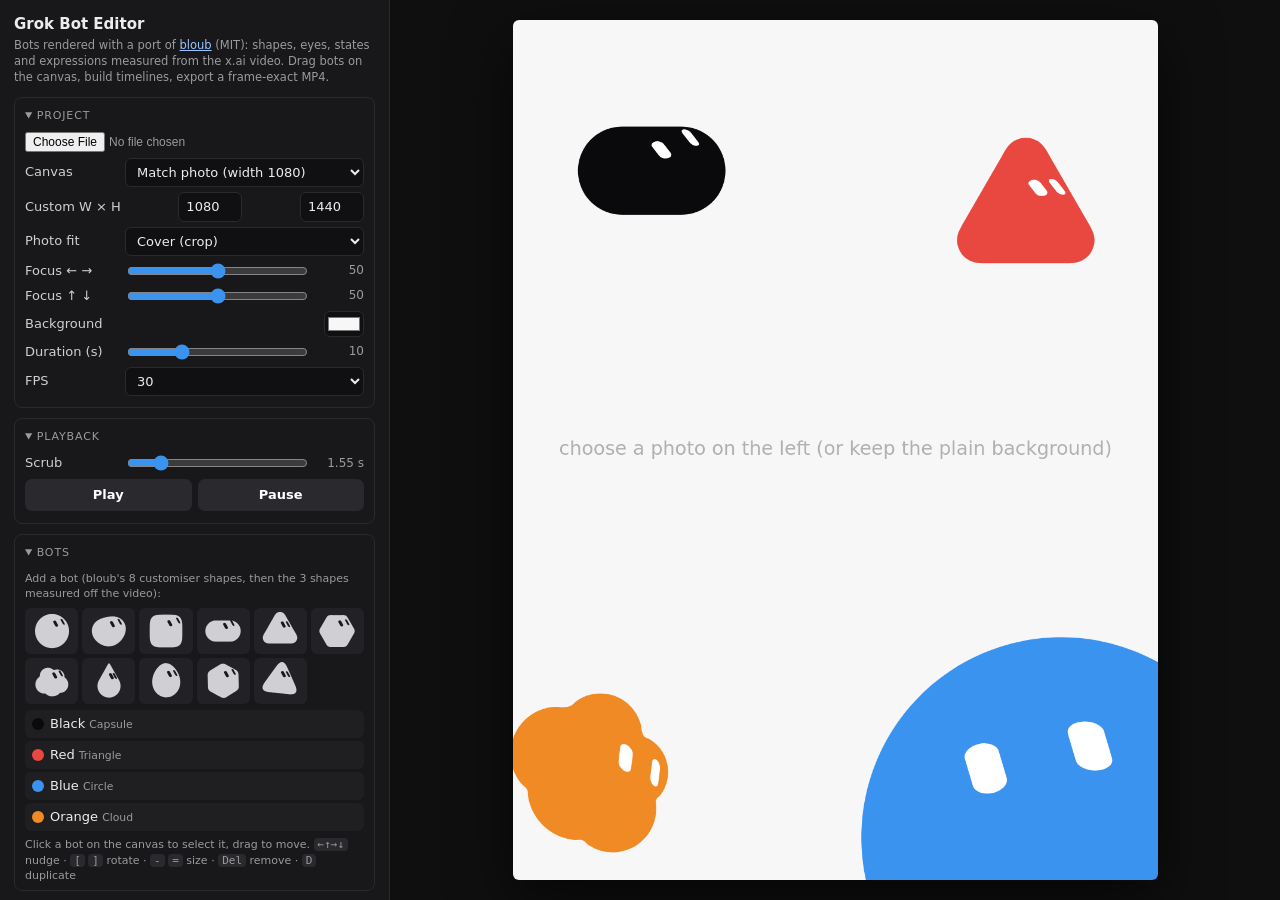
==== index.html @ 137be174 "Grok Bot editor: bloub-engine port, editor, templates, SVG pack Co-Authored-By: Claude Fable 5.1 <no" ====
<!doctype html>
<html lang="en">
<head>
<meta charset="utf-8">
<meta name="viewport" content="width=device-width, initial-scale=1">
<title>Grok Bot Editor</title>
<style>
  :root { --bg:#0f0f10; --panel:#18181a; --line:#2a2a2d; --fg:#ececec; --muted:#9a9a9f; --accent:#3b93f0; --sel:#2a2f3a; }
  * { box-sizing: border-box; }
  body { margin:0; background:var(--bg); color:var(--fg); font:13px/1.4 system-ui,-apple-system,Segoe UI,Roboto,sans-serif; display:grid; grid-template-columns: 390px 1fr; height:100vh; }
  aside { background:var(--panel); border-right:1px solid var(--line); padding:14px; overflow:auto; }
  main { display:grid; place-items:center; padding:20px; overflow:hidden; position:relative; }
  canvas#c { max-width:100%; max-height:calc(100vh - 40px); box-shadow:0 20px 60px rgba(0,0,0,.6); border-radius:6px; cursor:grab; }
  canvas#c.dragging { cursor:grabbing; }
  h1 { font-size:15px; margin:0 0 2px; }
  .sub { color:var(--muted); font-size:11.5px; margin:0 0 12px; }
  .sub a { color:#9cc4ff; }
  details { border:1px solid var(--line); border-radius:8px; padding:6px 10px; margin:0 0 10px; }
  summary { cursor:pointer; color:var(--muted); font-size:11px; text-transform:uppercase; letter-spacing:.08em; padding:4px 0; user-select:none; }
  label { display:flex; justify-content:space-between; align-items:center; gap:8px; margin:5px 0; }
  label > span:first-child { min-width:92px; color:#cfcfd4; }
  label span.v { color:var(--muted); font-variant-numeric:tabular-nums; min-width:46px; text-align:right; font-size:12px; }
  input[type=range] { flex:1; accent-color:var(--accent); min-width:0; }
  input[type=text], input[type=number], select { background:#101012; color:var(--fg); border:1px solid var(--line); border-radius:6px; padding:5px 7px; flex:1; min-width:0; font:inherit; }
  input[type=number] { width:64px; flex:0 0 auto; }
  input[type=color] { width:40px; height:26px; border:1px solid var(--line); background:#101012; border-radius:6px; padding:1px; flex:0 0 auto; }
  button { background:var(--accent); color:#fff; border:0; border-radius:7px; padding:7px 10px; cursor:pointer; font:inherit; font-weight:600; }
  button.secondary { background:#2a2a2e; } button.danger { background:#5a2323; } button.small { padding:4px 7px; font-size:12px; }
  button:disabled { opacity:.5; cursor:default; }
  .row { display:flex; gap:6px; margin:6px 0; } .row > * { flex:1; }
  .file { display:block; width:100%; margin:4px 0 6px; color:var(--muted); font-size:12px; }
  .status { font-size:12px; color:var(--muted); margin-top:8px; min-height:2.2em; white-space:pre-wrap; }
  .shapes { display:grid; grid-template-columns:repeat(6,1fr); gap:4px; margin:6px 0; }
  .shapes button { background:#222226; padding:3px; border-radius:6px; display:grid; place-items:center; }
  .shapes button:hover { background:#2e2e34; }
  .shapes canvas { width:40px; height:40px; }
  .swatches { display:flex; flex-wrap:wrap; gap:5px; margin:4px 0 6px; }
  .swatches button { width:22px; height:22px; border-radius:50%; padding:0; border:2px solid transparent; }
  .swatches button.on { border-color:#fff; }
  ul.bots { list-style:none; margin:6px 0; padding:0; display:flex; flex-direction:column; gap:3px; }
  ul.bots li { display:flex; align-items:center; gap:6px; padding:5px 7px; border-radius:6px; background:#1f1f22; cursor:pointer; }
  ul.bots li.sel { background:var(--sel); outline:1px solid #3c4a63; }
  ul.bots li .dot { width:12px; height:12px; border-radius:50%; flex:0 0 auto; }
  ul.bots li .nm { flex:1; } ul.bots li .nm small { color:var(--muted); }
  .tl { display:flex; flex-direction:column; gap:4px; margin:6px 0; }
  .tl .st { display:flex; gap:4px; align-items:center; } .tl .st select { flex:1; min-width:0; } .tl .st input { width:56px; }
  .tl .st button { padding:3px 6px; font-size:11px; background:#2b2b30; }
  .hint { font-size:11px; color:var(--muted); margin:6px 0 0; }
  kbd { background:#2a2a2e; border-radius:4px; padding:0 4px; font:11px ui-monospace,Menlo,monospace; }
</style>
</head>
<body>
<aside>
  <h1>Grok Bot Editor</h1>
  <p class="sub">Bots rendered with a port of <a href="https://github.com/jeremy-prt/bloub" target="_blank" rel="noreferrer">bloub</a> (MIT): shapes, eyes, states and expressions measured from the x.ai video. Drag bots on the canvas, build timelines, export a frame-exact MP4.</p>

  <details open>
    <summary>Project</summary>
    <input class="file" type="file" id="photo" accept="image/*">
    <label><span>Canvas</span><select id="preset">
      <option value="auto">Match photo (width 1080)</option><option value="1080x1080">Square 1080×1080</option><option value="1080x1350">Portrait 1080×1350</option><option value="1080x1440">Portrait 1080×1440</option><option value="1080x1920">Story 1080×1920</option><option value="1920x1080">Landscape 1920×1080</option><option value="custom">Custom</option></select></label>
    <label><span>Custom W × H</span><input type="number" id="cw" value="1080" min="200" step="2"><input type="number" id="ch" value="1440" min="200" step="2"></label>
    <label><span>Photo fit</span><select id="fit"><option value="cover">Cover (crop)</option><option value="contain">Contain (letterbox)</option></select></label>
    <label><span>Focus ← →</span><input type="range" id="fx" min="0" max="100" value="50"><span class="v"></span></label>
    <label><span>Focus ↑ ↓</span><input type="range" id="fy" min="0" max="100" value="50"><span class="v"></span></label>
    <label><span>Background</span><input type="color" id="bg" value="#f7f7f7"></label>
    <label><span>Duration (s)</span><input type="range" id="duration" min="2" max="30" step="0.5" value="10"><span class="v"></span></label>
    <label><span>FPS</span><select id="fps"><option>24</option><option selected>30</option><option>60</option></select></label>
  </details>

  <details open>
    <summary>Playback</summary>
    <label><span>Scrub</span><input type="range" id="scrub" min="0" max="10" step="0.01" value="0"><span class="v" id="scrubV">0.00 s</span></label>
    <div class="row"><button class="secondary" id="play">Play</button><button class="secondary" id="pause">Pause</button></div>
  </details>

  <details open>
    <summary>Bots</summary>
    <div class="hint">Add a bot (bloub's 8 customiser shapes, then the 3 shapes measured off the video):</div>
    <div class="shapes" id="shapes"></div>
    <ul class="bots" id="botList"></ul>
    <div class="hint">Click a bot on the canvas to select it, drag to move. <kbd>←↑→↓</kbd> nudge · <kbd>[</kbd> <kbd>]</kbd> rotate · <kbd>-</kbd> <kbd>=</kbd> size · <kbd>Del</kbd> remove · <kbd>D</kbd> duplicate</div>
  </details>

  <details open id="selPanel">
    <summary>Selected bot</summary>
    <div id="noSel" class="hint">No bot selected.</div>
    <div id="selBody" style="display:none">
      <label><span>Name</span><input type="text" id="b_name"></label>
      <label><span>Shape</span><select id="b_shape"></select></label>
      <label><span>Colour</span><input type="color" id="b_color"><input type="text" id="b_colorHex" style="width:80px;flex:0 0 auto"></label>
      <div class="swatches" id="swatches"></div>
      <label><span>Eye colour</span><input type="color" id="b_eyeColor"></label>
      <label><span>Badge colour</span><input type="color" id="b_notifColor"></label>
      <label><span>X</span><input type="range" id="b_x" min="-0.3" max="1.3" step="0.001"><span class="v"></span></label>
      <label><span>Y</span><input type="range" id="b_y" min="-0.3" max="1.3" step="0.001"><span class="v"></span></label>
      <label><span>Size</span><input type="range" id="b_size" min="0.04" max="1.5" step="0.005"><span class="v"></span></label>
      <label><span>Rotation °</span><input type="range" id="b_rotDeg" min="-180" max="180" step="1"><span class="v"></span></label>
      <label><span>Rest face</span><select id="b_expression"></select></label>
      <label><span>Look yaw °</span><input type="range" id="b_lookYaw" min="-80" max="80" step="1"><span class="v"></span></label>
      <label><span>Look pitch °</span><input type="range" id="b_lookPitch" min="-80" max="80" step="1"><span class="v"></span></label>
      <label><span>Look strength</span><input type="range" id="b_lookMix" min="0" max="1" step="0.05"><span class="v"></span></label>
      <label><span>Visible</span><input type="checkbox" id="b_visible"></label>
      <div class="row"><button class="secondary small" id="b_dup">Duplicate</button><button class="secondary small" id="b_up">Bring forward</button><button class="secondary small" id="b_down">Send back</button><button class="danger small" id="b_del">Delete</button></div>
      <div class="hint" style="margin-top:10px">Timeline (states play in order, the last one holds; idle blocks can carry a face):</div>
      <div class="tl" id="tl"></div>
      <div class="row"><button class="secondary small" id="tl_add">+ Add state</button></div>
      <div class="hint" id="tl_total"></div>
    </div>
  </details>

  <details open>
    <summary>Export</summary>
    <button id="export" style="width:100%">Export MP4 (frame-exact)</button>
    <div class="row"><button class="secondary" id="png">Save PNG</button><button class="secondary" id="saveProj">Save project</button><button class="secondary" id="loadProjBtn">Load project</button></div>
    <input type="file" id="loadProj" accept="application/json" style="display:none">
    <div class="status" id="status"></div>
    <p class="hint">Export needs Chrome and internet (for the MP4 muxer). Projects autosave in this browser; "Save project" writes a file that includes the photo.</p>
  </details>
</aside>
<main><canvas id="c" width="1080" height="1440"></canvas></main>

<script>
/*
 * bloub-engine.js — a plain-JavaScript port of the bot engine from
 * https://github.com/jeremy-prt/bloub (MIT License, Copyright (c) 2026 Jérémy Perret).
 * Shapes, eye model, states, expressions and timings are bloub's measurements of the
 * x.ai bot video; this file only translates src/bot/*.ts to browser JS and adds a
 * Canvas renderer. Not affiliated with x.ai.
 */
window.Bloub = (() => {
  // ---------------------------------------------------------------- math.ts
  const TAU = Math.PI * 2;
  const clamp = (v, lo = 0, hi = 1) => (v < lo ? lo : v > hi ? hi : v);
  const lerp = (a, b, t) => a + (b - a) * t;
  const easings = {
    easeOutCubic: t => 1 - (1 - t) ** 3,
    easeInOutCubic: t => (t < 0.5 ? 4 * t ** 3 : 1 - (-2 * t + 2) ** 3 / 2),
    easeOutQuint: t => 1 - (1 - t) ** 5
  };
  function loopNoise(t, period, seed = 0) { const p = (t / period) * TAU; return 0.55 * Math.sin(p + seed) + 0.3 * Math.sin(2 * p + seed * 1.7 + 1.1) + 0.15 * Math.sin(3 * p + seed * 2.3 + 2.4); }
  function createRng(seed) { let a = seed >>> 0; return () => { a = (a + 0x6d2b79f5) >>> 0; let t = Math.imul(a ^ (a >>> 15), 1 | a); t = (t + Math.imul(t ^ (t >>> 7), 61 | t)) ^ t; return ((t ^ (t >>> 14)) >>> 0) / 4294967296; }; }
  const r2 = v => Math.round(v * 100) / 100;

  // ------------------------------------------------------------ profiles.ts (measured off the video, 64 radii, theta = 0 right, clockwise)
  const PROFILE_SAMPLES = 64;
  const PROFILES = {
    egg: [0.8369,0.8424,0.8497,0.8585,0.8674,0.8775,0.8878,0.8983,0.9089,0.9185,0.9288,0.9374,0.9445,0.9504,0.9543,0.9559,0.9555,0.9519,0.9466,0.9389,0.9302,0.9193,0.9085,0.8969,0.8852,0.8734,0.8625,0.8513,0.8411,0.8325,0.8243,0.8179,0.8137,0.8112,0.8102,0.8128,0.8178,0.8262,0.8374,0.8518,0.8702,0.8922,0.9169,0.9446,0.9741,1.0023,1.0267,1.0433,1.0481,1.0393,1.0216,0.9970,0.9697,0.9418,0.9169,0.8949,0.8760,0.8604,0.8490,0.8394,0.8337,0.8314,0.8305,0.8326],
    hexagon: [0.9210,0.9282,0.9441,0.9706,0.9984,1.0059,0.9896,0.9562,0.9290,0.9124,0.9047,0.9058,0.9157,0.9349,0.9642,0.9873,0.9882,0.9665,0.9336,0.9105,0.8968,0.8918,0.8955,0.9080,0.9293,0.9611,0.9820,0.9812,0.9590,0.9282,0.9089,0.8978,0.8964,0.9026,0.9189,0.9439,0.9778,0.9990,0.9964,0.9713,0.9439,0.9274,0.9196,0.9206,0.9308,0.9502,0.9799,1.0121,1.0226,1.0071,0.9752,0.9510,0.9366,0.9316,0.9351,0.9485,0.9711,1.0026,1.0213,1.0155,0.9863,0.9547,0.9347,0.9232],
    triangle: [0.7819,0.8211,0.8747,0.9440,1.0223,1.0960,1.1401,1.1340,1.0808,1.0047,0.9265,0.8603,0.8104,0.7730,0.7450,0.7273,0.7151,0.7118,0.7148,0.7245,0.7427,0.7680,0.8037,0.8518,0.9148,0.9876,1.0583,1.1073,1.1109,1.0667,0.9940,0.9164,0.8482,0.7948,0.7555,0.7261,0.7056,0.6925,0.6859,0.6869,0.6938,0.7084,0.7305,0.7615,0.8040,0.8595,0.9311,1.0092,1.0791,1.1171,1.1054,1.0501,0.9779,0.9050,0.8450,0.7990,0.7656,0.7413,0.7258,0.7160,0.7146,0.7204,0.7330,0.7528]
  };

  // --------------------------------------------------------------- shape.ts
  const ANGLES = Array.from({ length: PROFILE_SAMPLES }, (_, i) => (i / PROFILE_SAMPLES) * TAU);
  const COS = ANGLES.map(Math.cos), SIN = ANGLES.map(Math.sin);
  const silhouette = (name, pose = {}) => ({ radii: [...PROFILES[name]], rot: 0, cx: 0, cy: 0, sx: 1, sy: 1, ...pose });
  const circle = (radius, pose = {}) => ({ radii: new Array(PROFILE_SAMPLES).fill(radius), rot: 0, cx: 0, cy: 0, sx: 1, sy: 1, ...pose });
  function blend(a, b, t, out) {
    const dst = out || { radii: new Array(PROFILE_SAMPLES), rot: 0, cx: 0, cy: 0, sx: 1, sy: 1 };
    for (let i = 0; i < PROFILE_SAMPLES; i++) dst.radii[i] = lerp(a.radii[i] ?? 1, b.radii[i] ?? 1, t);
    let dRot = b.rot - a.rot; while (dRot > Math.PI) dRot -= TAU; while (dRot < -Math.PI) dRot += TAU;
    dst.rot = a.rot + dRot * t; dst.cx = lerp(a.cx, b.cx, t); dst.cy = lerp(a.cy, b.cy, t); dst.sx = lerp(a.sx, b.sx, t); dst.sy = lerp(a.sy, b.sy, t);
    return dst;
  }
  function toPoints(s, scale, out = []) {
    const cr = Math.cos(s.rot), sr = Math.sin(s.rot);
    for (let i = 0; i < PROFILE_SAMPLES; i++) { const r = s.radii[i] ?? 1, x = r * COS[i], y = r * SIN[i], rx = x * cr - y * sr, ry = x * sr + y * cr; const p = out[i] || { x: 0, y: 0 }; p.x = (rx * s.sx + s.cx) * scale; p.y = (ry * s.sy + s.cy) * scale; out[i] = p; }
    out.length = PROFILE_SAMPLES; return out;
  }
  function closedPath(pts, tension = 1 / 6) {
    const n = pts.length; if (n < 3) return ''; let d = `M${r2(pts[0].x)} ${r2(pts[0].y)}`;
    for (let i = 0; i < n; i++) { const p0 = pts[(i - 1 + n) % n], p1 = pts[i], p2 = pts[(i + 1) % n], p3 = pts[(i + 2) % n]; d += `C${r2(p1.x + (p2.x - p0.x) * tension)} ${r2(p1.y + (p2.y - p0.y) * tension)} ${r2(p2.x - (p3.x - p1.x) * tension)} ${r2(p2.y - (p3.y - p1.y) * tension)} ${r2(p2.x)} ${r2(p2.y)}`; }
    return d + 'Z';
  }
  function profileFromPolygon(poly, cx, cy) {
    const radii = new Array(PROFILE_SAMPLES).fill(0), n = poly.length;
    for (let k = 0; k < PROFILE_SAMPLES; k++) { const dx = COS[k], dy = SIN[k]; let best = 0;
      for (let i = 0; i < n; i++) { const a = poly[i], b = poly[(i + 1) % n], ex = b.x - a.x, ey = b.y - a.y, den = dx * ey - dy * ex; if (Math.abs(den) < 1e-9) continue; const px = a.x - cx, py = a.y - cy, t = (px * ey - py * ex) / den, u = (px * dy - py * dx) / den; if (t > best && u >= 0 && u <= 1) best = t; }
      radii[k] = best; }
    return radii;
  }
  function hullOfCircles(x1, y1, r1, x2, y2, r2v, steps = 96) {
    const dx = x2 - x1, dy = y2 - y1, dist = Math.hypot(dx, dy) || 1e-6, base = Math.atan2(dy, dx), spread = Math.acos(Math.max(-1, Math.min(1, (r1 - r2v) / dist))), pts = [];
    for (let i = 0; i <= steps / 2; i++) { const a = base + spread + ((TAU - 2 * spread) * i) / (steps / 2); pts.push({ x: x1 + Math.cos(a) * r1, y: y1 + Math.sin(a) * r1 }); }
    for (let i = 0; i <= steps / 2; i++) { const a = base - spread + ((2 * spread) * i) / (steps / 2); pts.push({ x: x2 + Math.cos(a) * r2v, y: y2 + Math.sin(a) * r2v }); }
    return pts;
  }
  function radiusAtAngle(radii, angle) { const n = radii.length, t = ((((angle / TAU) % 1) + 1) % 1) * n, i = Math.floor(t); return lerp(radii[i % n] ?? 1, radii[(i + 1) % n] ?? 1, t - i); }
  const superellipseProfile = (n, sx = 1, sy = 1) => ANGLES.map((_, i) => (Math.abs(COS[i] / sx) ** n + Math.abs(SIN[i] / sy) ** n) ** (-1 / n));
  function unionOfCirclesProfile(circles) { const out = new Array(PROFILE_SAMPLES).fill(0); for (let i = 0; i < PROFILE_SAMPLES; i++) { const dx = COS[i], dy = SIN[i]; let best = 0; for (const c of circles) { const b = dx * c.x + dy * c.y, disc = b * b - (c.x * c.x + c.y * c.y - c.r * c.r); if (disc < 0) continue; const t = b + Math.sqrt(disc); if (t > best) best = t; } out[i] = best; } return out; }
  function roundedPolygon(verts, rc, arcSteps = 10) {
    const n = verts.length, out = []; const normal = (a, b) => { const dx = b.x - a.x, dy = b.y - a.y, len = Math.hypot(dx, dy) || 1; return Math.atan2(-dx / len, dy / len); };
    for (let i = 0; i < n; i++) { const prev = verts[(i - 1 + n) % n], cur = verts[i], next = verts[(i + 1) % n], a0 = normal(prev, cur), a1 = normal(cur, next); let d = a1 - a0; while (d > Math.PI) d -= TAU; while (d < -Math.PI) d += TAU; for (let k = 0; k <= arcSteps; k++) { const a = a0 + (d * k) / arcSteps; out.push({ x: cur.x + Math.cos(a) * rc, y: cur.y + Math.sin(a) * rc }); } }
    return out;
  }
  function regularPolygonProfile(sides, radius, rc, rotationDeg = 0) { const rot = (rotationDeg * Math.PI) / 180; const verts = Array.from({ length: sides }, (_, i) => { const a = rot + (i / sides) * TAU; return { x: Math.cos(a) * (radius - rc), y: Math.sin(a) * (radius - rc) }; }); return profileFromPolygon(roundedPolygon(verts, rc), 0, 0); }
  function polyPath(pts, scale = 1) { if (pts.length < 3) return ''; let d = ''; for (let i = 0; i < pts.length; i++) d += `${i === 0 ? 'M' : 'L'}${r2(pts[i].x * scale)} ${r2(pts[i].y * scale)}`; return d + 'Z'; }
  function capsulePath(w, h) { const hw = Math.max(w, 0.01) / 2, hh = Math.max(h, 0.01) / 2, r = Math.min(hw, hh); return `M${r2(-hw)} ${r2(-hh + r)}A${r2(r)} ${r2(r)} 0 0 1 ${r2(-hw + r)} ${r2(-hh)}L${r2(hw - r)} ${r2(-hh)}A${r2(r)} ${r2(r)} 0 0 1 ${r2(hw)} ${r2(-hh + r)}L${r2(hw)} ${r2(hh - r)}A${r2(r)} ${r2(r)} 0 0 1 ${r2(hw - r)} ${r2(hh)}L${r2(-hw + r)} ${r2(hh)}A${r2(r)} ${r2(r)} 0 0 1 ${r2(-hw)} ${r2(hh - r)}Z`; }

  // --------------------------------------------------------------- skins.ts (customiser shapes, built analytically)
  const normalize = (radii, max = 1) => { const peak = Math.max(...radii); if (peak <= 0) return radii; const k = max / peak; return radii.map(r => r * k); };
  const pebble = normalize(ANGLES.map(a => 1 + 0.075 * Math.cos(2 * a + 0.5) + 0.035 * Math.cos(3 * a + 2.1)), 1.02);
  const cloud = normalize(unionOfCirclesProfile([{ x: -0.44, y: 0.2, r: 0.54 }, { x: 0.46, y: 0.2, r: 0.5 }, { x: 0.02, y: 0.3, r: 0.6 }, { x: -0.24, y: -0.3, r: 0.48 }, { x: 0.3, y: -0.24, r: 0.44 }]), 1.02);
  const droplet = normalize(profileFromPolygon(hullOfCircles(0, 0.28, 0.66, 0, -0.96, 0.05), 0, 0), 1.04);
  const capsule = profileFromPolygon(hullOfCircles(-0.42, 0, 0.62, 0.42, 0, 0.62), 0, 0);
  const SHAPES = [
    { id: 'circle', label: 'Circle', radii: new Array(PROFILE_SAMPLES).fill(1) },
    { id: 'pebble', label: 'Pebble', radii: pebble },
    { id: 'squircle', label: 'Squircle', radii: normalize(superellipseProfile(4.2), 1.15) },
    { id: 'capsule', label: 'Capsule', radii: capsule },
    { id: 'triangle', label: 'Triangle', radii: regularPolygonProfile(3, 1.12, 0.34, -90) },
    { id: 'hexagon', label: 'Hexagon', radii: regularPolygonProfile(6, 1.04, 0.26, 0) },
    { id: 'cloud', label: 'Cloud', radii: cloud },
    { id: 'droplet', label: 'Droplet', radii: droplet },
    { id: 'video-egg', label: 'Egg (video)', radii: [...PROFILES.egg] },
    { id: 'video-hexagon', label: 'Hexagon (video)', radii: [...PROFILES.hexagon] },
    { id: 'video-triangle', label: 'Triangle (video)', radii: [...PROFILES.triangle] }
  ];
  const SHAPE_BY_ID = new Map(SHAPES.map(s => [s.id, s]));
  const COLORS = [{ id: 'ink', hex: '#0a0a0c' }, { id: 'brown', hex: '#8b5e3c' }, { id: 'red', hex: '#e8483f' }, { id: 'orange', hex: '#f08a24' }, { id: 'amber', hex: '#f0b429' }, { id: 'green', hex: '#3ecf8e' }, { id: 'turquoise', hex: '#2fbfa0' }, { id: 'blue', hex: '#3b93f0' }, { id: 'violet', hex: '#8b5cf6' }, { id: 'pink', hex: '#e152b0' }, { id: 'grey', hex: '#a3a3a3' }, { id: 'cream', hex: '#f1efe9' }];
  function mixHex(from, to, t) { const parse = h => { const v = parseInt(h.slice(1), 16); return [(v >> 16) & 255, (v >> 8) & 255, v & 255]; }; const a = parse(from), b = parse(to); return '#' + a.map((x, i) => Math.round(x + (b[i] - x) * t).toString(16).padStart(2, '0')).join(''); }

  // ---------------------------------------------------------------- face.ts (eyes painted on a sphere)
  const EYE_SPLIT = 15.46, EYE_W = 0.186, EYE_H = 0.412;
  const REST_GAZE = { yaw: 28.49, pitch: 28.62, roll: -13 };
  const deg = d => (d * Math.PI) / 180;
  function spin(u, v, angle) { const c = Math.cos(angle), s = Math.sin(angle); return [[u[0] * c + v[0] * s, u[1] * c + v[1] * s, u[2] * c + v[2] * s], [v[0] * c - u[0] * s, v[1] * c - u[1] * s, v[2] * c - u[2] * s]]; }
  function eyePoses(gaze, scale, split = EYE_SPLIT) {
    let f = [0, 0, 1], right = [1, 0, 0], down = [0, 1, 0];
    [f, right] = spin(f, right, deg(gaze.yaw)); [down, f] = spin(down, f, deg(gaze.pitch)); [right, down] = spin(right, down, deg(gaze.roll));
    const build = side => { const [ef, er] = spin(f, right, deg(split * side)); return { x: ef[0] * scale, y: ef[1] * scale, a: er[0], b: er[1], c: down[0], d: down[1], depth: ef[2] }; };
    return [build(-1), build(1)];
  }
  const BLINK_RNG = createRng(0x5eed);
  const BLINKS = (() => { const out = []; let t = 1.4; while (t < 900) { out.push(t); t += 1.9 + BLINK_RNG() * 2.7; if (BLINK_RNG() < 0.18) { out.push(t); t += 0.24; } } return out; })();
  const BLINK_DUR = 0.18;
  function blinkLid(t) { for (let i = 0; i < BLINKS.length; i++) { const start = BLINKS[i]; if (t < start) break; const k = (t - start) / BLINK_DUR; if (k >= 0 && k <= 1) return k < 0.45 ? 1 - k / 0.45 : (k - 0.45) / 0.55; } return 1; }
  function liveliness(t, opt = {}) { const { wander = 1, blink = true, float = true } = opt; return { dYaw: (loopNoise(t, 11.3, 0.4) * 5.5 + loopNoise(t, 3.7, 2.1) * 1.6) * wander, dPitch: (loopNoise(t, 9.1, 1.3) * 4.2 + loopNoise(t, 4.3, 0.7) * 1.3) * wander, dRoll: loopNoise(t, 13.7, 3.2) * 2.2 * wander, lid: blink ? blinkLid(t) : 1, driftX: float ? loopNoise(t, 7.9, 1.9) * 0.006 : 0, driftY: float ? loopNoise(t, 5.3, 0.3) * 0.007 : 0, breath: float ? 1 + Math.sin((t / 3.4) * Math.PI * 2) * 0.005 : 1 }; }
  const blinkScale = lid => 0.06 + 0.94 * clamp(lid);

  // --------------------------------------------------------------- decor.ts
  function wheel(hue, s = 0.55, l = 0.62) { const h = ((hue % 360) + 360) % 360, c = (1 - Math.abs(2 * l - 1)) * s, x = c * (1 - Math.abs(((h / 60) % 2) - 1)), m = l - c / 2; const [r, g, b] = h < 60 ? [c, x, 0] : h < 120 ? [x, c, 0] : h < 180 ? [0, c, x] : h < 240 ? [0, x, c] : h < 300 ? [x, 0, c] : [c, 0, x]; const hex = v => Math.round((v + m) * 255).toString(16).padStart(2, '0'); return `#${hex(r)}${hex(g)}${hex(b)}`; }
  function arcRender(seed, t, scale, id, opacity = 1) {
    const sp = seed.phase + t * seed.speed * TAU, cu = Math.cos(seed.tilt), su = Math.sin(seed.tilt), kz = Math.sqrt(Math.max(0, 1 - seed.k * seed.k)), N = 64, span = seed.sweep * TAU;
    let front = '', back = '', prev = null;
    for (let i = 0; i <= N; i++) { const th = sp + (i / N) * span, ct = Math.cos(th), st = Math.sin(th); const x = seed.a * (ct * cu + st * -su * seed.k) + seed.cx, y = seed.a * (ct * su + st * cu * seed.k) + seed.cy, z = seed.a * st * kz; const behind = z < 0, sx = r2(x * scale), sy = r2(y * scale), cmd = behind !== prev ? 'M' : 'L'; if (behind) back += `${cmd}${sx} ${sy}`; else front += `${cmd}${sx} ${sy}`; prev = behind; }
    const gx = Math.cos(seed.tilt) * seed.a * scale, gy = Math.sin(seed.tilt) * seed.a * scale;
    return { id, front, back, width: seed.width * scale, opacity, grad: { x1: r2(seed.cx * scale - gx), y1: r2(seed.cy * scale - gy), x2: r2(seed.cx * scale + gx), y2: r2(seed.cy * scale + gy), stops: [wheel(seed.hue), wheel(seed.hue + seed.hueSpan * 0.5), wheel(seed.hue + seed.hueSpan)] } };
  }
  const RING_RNG = createRng(0xa11ce);
  const RINGS = Array.from({ length: 6 }, (_, i) => ({ a: 1.3 + RING_RNG() * 0.1, k: 0.05 + RING_RNG() * 0.4, tilt: (i / 6) * Math.PI + RING_RNG() * 0.5, speed: 3 + RING_RNG() * 0.7, phase: RING_RNG() * TAU, sweep: 0.6 + RING_RNG() * 0.25, hue: (i * 360) / 6 + RING_RNG() * 30, hueSpan: 60 + RING_RNG() * 60, width: 0.05 + RING_RNG() * 0.012, cx: 0, cy: 0.1 }));
  const SWOOSH = Array.from({ length: 4 }, (_, i) => ({ a: 0.78 + i * 0.2, k: 0.05 + i * 0.02, tilt: -0.62 + i * 0.05, speed: 0.3, phase: 0.06 * i, sweep: 0.4, hue: 95 + i * 62, hueSpan: 100, width: 0.05, cx: 0, cy: -0.12 }));
  const DOT_X = [-0.557, -0.013, 0.532], DOT_R = 0.165, DOT_PEAK = 1.25;
  const P_RNG = createRng(0xbeef);
  const PARTICLES = Array.from({ length: 5 }, (_, i) => ({ birth: i * 0.2, angle: P_RNG() * TAU, rho: 0.58 + P_RNG() * 0.18 }));
  function particles(t, scale) { const out = []; for (const p of PARTICLES) { const u = t - p.birth; if (u < 0 || u > 0.62) continue; const rho = p.rho * Math.pow(0.75, u * 10), a = p.angle + (u * 100 * Math.PI) / 180; out.push({ x: Math.cos(a) * rho * scale, y: Math.sin(a) * rho * scale, r: (0.04 + 0.028 * clamp(u / 0.55)) * scale, depth: clamp(1 - rho / 0.8), opacity: clamp(u / 0.06) * clamp((0.62 - u) / 0.08) }); } return out; }
  const COMET_RNG = createRng(0xc0e7);
  const COMET_RIBBONS = Array.from({ length: 4 }, (_, i) => { const d = i - 1.5; return { a: 0.85 * (1 + d * 0.03), k: (0.15 / 0.85) * (1 + d * 0.16), tilt: (34 * Math.PI) / 180 + d * 0.035, speed: 210 / 360, phase: -i * 0.045 + COMET_RNG() * 0.012, sweep: 0.34, hue: i * 85 + COMET_RNG() * 20, hueSpan: 80, width: 0.095, cx: 0, cy: 0 }; });
  const COMET_DOT = 0.129;
  const NOTIF_BLUE = '#2496e8', NOTIF_ANGLE = -42, NOTIF_DIST = 1.003, NOTIF_R = 0.15, NOTIF_POP = 1.14, NOTIF_MARGIN = 0.054;

  // --------------------------------------------------------- expressions.ts (rest faces)
  const eye = (w, h, tilt = 0, open = 1) => ({ w, h, tilt, open });
  const epair = (w, h, tilt = 0, open = 1) => [eye(w, h, tilt, open), eye(w, h, -tilt, open)];
  const EXPRESSIONS = [
    { id: 'neutral', gaze: { ...REST_GAZE }, split: EYE_SPLIT, eyes: [eye(EYE_W, EYE_H), eye(EYE_W, EYE_H)] },
    { id: 'attentive', gaze: { yaw: 4, pitch: 5, roll: -4 }, split: 16, eyes: epair(0.21, 0.44) },
    { id: 'surprised', gaze: { yaw: 3, pitch: -3, roll: 0 }, split: 19, eyes: epair(0.45, 0.47) },
    { id: 'excited', gaze: { yaw: 6, pitch: -14, roll: 0 }, split: 19.5, eyes: epair(0.4, 0.56, -10) },
    { id: 'happy', gaze: { yaw: 5, pitch: 9, roll: 0 }, split: 17, eyes: epair(0.27, 0.17, 14) },
    { id: 'laughing', gaze: { yaw: 4, pitch: 14, roll: 0 }, split: 18, eyes: epair(0.34, 0.13, 20) },
    { id: 'angry', gaze: { yaw: 3, pitch: 7, roll: 0 }, split: 17, eyes: epair(0.34, 0.15, 30) },
    { id: 'sad', gaze: { yaw: 3, pitch: -13, roll: 0 }, split: 16, eyes: epair(0.22, 0.4, -28) },
    { id: 'scared', gaze: { yaw: 2, pitch: -20, roll: 0 }, split: 20.5, eyes: epair(0.4, 0.6) },
    { id: 'suspicious', gaze: { yaw: 12, pitch: 6, roll: -6 }, split: 16, eyes: [eye(0.21, 0.4), eye(0.22, 0.15)] },
    { id: 'confused', gaze: { yaw: -14, pitch: 3, roll: 8 }, split: 16.5, eyes: [eye(0.2, 0.44, -18), eye(0.28, 0.17, 14)] },
    { id: 'curious', gaze: { yaw: 16, pitch: -9, roll: -15 }, split: 16.5, eyes: [eye(0.24, 0.46, -8), eye(0.2, 0.38, -8)] },
    { id: 'proud', gaze: { yaw: 5, pitch: 17, roll: 0 }, split: 17, eyes: epair(0.3, 0.15, 18) },
    { id: 'shy', gaze: { yaw: -19, pitch: -14, roll: -7 }, split: 14, eyes: epair(0.17, 0.3) },
    { id: 'unimpressed', gaze: { yaw: -22, pitch: 2, roll: 0 }, split: 16, eyes: epair(0.3, 0.12) },
    { id: 'sleepy', gaze: { yaw: 6, pitch: -9, roll: -3 }, split: 16, eyes: epair(0.2, 0.42, 0, 0.42) }
  ];
  const EXPRESSION_BY_ID = new Map(EXPRESSIONS.map(e => [e.id, e]));
  const lerpEye = (a, b, t) => ({ w: lerp(a.w, b.w, t), h: lerp(a.h, b.h, t), tilt: lerp(a.tilt ?? 0, b.tilt ?? 0, t), open: lerp(a.open, b.open, t) });
  const blendExpression = (a, b, t) => ({ id: b.id, gaze: { yaw: lerp(a.gaze.yaw, b.gaze.yaw, t), pitch: lerp(a.gaze.pitch, b.gaze.pitch, t), roll: lerp(a.gaze.roll, b.gaze.roll, t) }, split: lerp(a.split, b.split, t), eyes: [lerpEye(a.eyes[0], b.eyes[0], t), lerpEye(a.eyes[1], b.eyes[1], t)] });

  // -------------------------------------------------------------- states.ts (measured poses)
  const pair = (w, h) => [{ w, h, open: 1 }, { w, h, open: 1 }];
  const base = (over = {}) => ({ sil: circle(1), offX: 0, offY: 0, gaze: { ...REST_GAZE }, split: EYE_SPLIT, eyes: pair(EYE_W, EYE_H), eyeAlpha: 1, bodyAlpha: 1, dots: [], arcs: [], notif: null, dotsBehind: false, ...over });
  const BAR_UPRIGHT_CY = -0.1875;
  const BAR_UPRIGHT = profileFromPolygon(hullOfCircles(0, -0.505, 0.132, 0, 0.13, 0.075), 0, BAR_UPRIGHT_CY);
  const BAR_ITALIC = profileFromPolygon(hullOfCircles(0, -0.2535, 0.1345, 0, 0.2535, 0.1345), 0, 0);
  const barUpright = (pose = {}) => ({ radii: [...BAR_UPRIGHT], rot: 0, cx: 0, cy: BAR_UPRIGHT_CY, sx: 1, sy: 1, ...pose });
  const barItalic = (pose = {}) => ({ radii: [...BAR_ITALIC], rot: 0, cx: 0, cy: 0, sx: 1, sy: 1, ...pose });
  const TEAR = polyPath(hullOfCircles(0, 0, 0.118, 0, 0.172, 0.012));
  const TRI_ORBIT = 0.213;
  const spinningTriangle = rot => silhouette('triangle', { rot, cx: -TRI_ORBIT * Math.sin(rot), cy: TRI_ORBIT * Math.cos(rot) });
  function dotPulse(t, index) { const p = ((((t - index * 0.5) / 1.5) % 1) + 1) % 1, k = p < 0.5 ? 0.5 - 0.5 * Math.cos(p * TAU) : 0; return clamp(k * 2); }
  const STATES = [
    { id: 'idle', duration: 2.4, morph: 0.45, blinkIn: false, baseFace: true, baseBody: true, pose: () => base() },
    { id: 'thinking', duration: 2.6, morph: 0.4, baseFace: false, baseBody: false, blinkIn: true, pose: t => { const mid = dotPulse(t, 1), emerge = 0.3 + 0.7 * easings.easeOutCubic(clamp(t / 0.3)); return base({ sil: circle(DOT_R * (1 + (DOT_PEAK - 1) * mid), { cx: DOT_X[1] }), eyeAlpha: 0, dots: [0, 2].map(i => { const k = dotPulse(t, i); return { x: DOT_X[i] * emerge, y: 0, r: DOT_R * (1 + (DOT_PEAK - 1) * k), opacity: 0.55 + 0.45 * k }; }) }); } },
    { id: 'wink', duration: 1.6, morph: 0.3, blinkIn: true, baseFace: false, baseBody: true, pose: () => base({ gaze: { yaw: -5.37, pitch: 4.55, roll: 6.7 }, split: 16.25, eyes: [{ w: 0.236, h: 0.464, open: 1 }, { w: 0.447, h: 0.089, open: 1 }] }) },
    { id: 'wide', duration: 1.8, morph: 0.55, blinkIn: true, baseFace: false, baseBody: true, pose: () => base({ gaze: { yaw: 6.92, pitch: -21.96, roll: 11.6 }, split: 18.43, eyes: pair(0.356, 0.875) }) },
    { id: 'alert', duration: 2.4, minDuration: 2, morph: 0.45, baseFace: false, baseBody: false, blinkIn: false, pose: t => { const p = clamp(t / 1.5), travel = easings.easeInOutCubic(p) * 0.82 - 0.087, back = t > 1.6 ? clamp((t - 1.6) / 0.4) : 0, x = travel * (1 - back) + 0.1 * back, buzz = Math.sin(t * 2.5 * TAU) * 0.005, tilt = (17.7 * Math.PI) / 180; return base({ sil: barItalic({ rot: tilt, cx: x, cy: -0.325 - buzz }), eyeAlpha: 0, dots: [{ x: x - Math.sin(tilt) * 0.58, y: -0.325 + Math.cos(tilt) * 0.58 + buzz * 2.8, r: 0.118, d: TEAR, rot: (tilt * 180) / Math.PI, opacity: 1 }] }); } },
    { id: 'notify', duration: 2.2, morph: 0.5, blinkIn: true, baseFace: false, baseBody: true, pose: t => { const p = clamp(t / 0.45), pop = 1 + (NOTIF_POP - 1) * Math.sin(p * Math.PI) * (1 - p * 0.35), r = NOTIF_R * (p < 1 ? pop : 1), a = (NOTIF_ANGLE * Math.PI) / 180; return base({ gaze: { yaw: -21.94, pitch: -5.82, roll: -12.2 }, split: 18.89, eyes: pair(0.505, 0.498), notif: { x: Math.cos(a) * NOTIF_DIST, y: Math.sin(a) * NOTIF_DIST, r, notch: r + NOTIF_MARGIN } }); } },
    { id: 'exclaim', duration: 2, morph: 0.45, baseFace: false, baseBody: false, blinkIn: false, pose: () => base({ sil: barUpright(), eyeAlpha: 0, dots: [{ x: -0.012, y: 0.526, r: 0.113, opacity: 1 }] }) },
    { id: 'sleep', duration: 2.4, morph: 0.5, baseFace: false, baseBody: false, blinkIn: false, pose: t => base({ sil: circle(0.1585, { cy: 0.11 + Math.sin(t * (TAU / 0.6)) * 0.19 }), eyeAlpha: 0 }) },
    { id: 'egg', duration: 1.8, morph: 0.4, baseFace: false, baseBody: false, blinkIn: true, pose: () => base({ sil: silhouette('egg'), gaze: { yaw: 19.97, pitch: 26.01, roll: -17.1 }, split: 11.07, eyes: pair(0.164, 0.385) }) },
    { id: 'hexagon', duration: 1.6, morph: 0.4, baseFace: false, baseBody: false, blinkIn: true, pose: () => base({ sil: silhouette('hexagon'), gaze: { yaw: 23.11, pitch: 24.42, roll: -13.3 }, split: 13.37, eyes: pair(0.177, 0.411) }) },
    { id: 'play', duration: 2, morph: 0.5, baseFace: false, baseBody: false, blinkIn: true, pose: t => { const fade = clamp(t / 0.35) * clamp((2.2 - t) / 0.5); return base({ sil: spinningTriangle(0), gaze: { yaw: 12, pitch: -8, roll: -6 }, split: 15, eyes: pair(0.18, 0.34), arcs: SWOOSH.map((s, i) => ({ id: `sw${i}`, seed: { ...s, cx: 0.45 - t * 0.42 }, t, opacity: fade })) }); } },
    { id: 'orbit', duration: 3.4, minDuration: 2.5, morph: 0.6, baseFace: false, baseBody: false, blinkIn: false, pose: t => { const ramp = easings.easeInOutCubic(clamp(t / 0.35)), rot = -TAU * 1.25 * t * ramp, back = easings.easeInOutCubic(clamp((t - 1.6) / 0.9)), tri = spinningTriangle(rot), ball = circle(1, { rot }); const sil = { radii: tri.radii.map((r, i) => r + (ball.radii[i] - r) * back), rot, cx: tri.cx * (1 - back), cy: tri.cy * (1 - back), sx: 1, sy: 1 }; const fade = clamp(t / 0.8) * clamp((3.6 - t) / 0.9); return base({ sil, gaze: { yaw: REST_GAZE.yaw + Math.sin(t * 6.5) * 65 * (1 - back), pitch: -4 + back * 32, roll: -13 }, eyes: pair(0.18, 0.34 + back * 0.07), arcs: RINGS.map((s, i) => ({ id: `rg${i}`, seed: s, t, opacity: fade * clamp((t - i * 0.13) / 0.3) })) }); } },
    { id: 'burst', duration: 2.6, minDuration: 2.4, morph: 0.4, baseFace: false, baseBody: false, blinkIn: false, pose: t => { const collapse = 1 - 0.834 * easings.easeOutQuint(clamp(t / 0.7)), regrow = easings.easeOutQuint(clamp((t - 1.7) / 0.7)); return base({ sil: circle(collapse + (1 - collapse) * regrow), eyeAlpha: clamp((t - 1.85) / 0.4), dots: particles(t, 1), dotsBehind: true }); } },
    { id: 'comet', duration: 2.4, minDuration: 2.4, morph: 0.45, baseFace: false, baseBody: false, blinkIn: false, pose: t => { const collapse = 1 - (1 - COMET_DOT) * easings.easeOutQuint(clamp(t / 0.55)), regrow = easings.easeOutQuint(clamp((t - 1.85) / 0.6)), fade = clamp((t - 0.15) / 0.25) * clamp((1.95 - t) / 0.3); return base({ sil: circle(collapse + (1 - collapse) * regrow, { cy: Math.sin(clamp(t / 1.7) * Math.PI) * 0.035 }), eyeAlpha: clamp((t - 2) / 0.35), arcs: COMET_RIBBONS.map((s, i) => ({ id: `cm${i}`, seed: s, t, opacity: fade })) }); } }
  ];
  const STATE_BY_ID = new Map(STATES.map(s => [s.id, s]));
  const POSES = { idle: 1, thinking: 1.1, wink: 0.8, wide: 0.8, alert: 0.75, notify: 0.9, exclaim: 0.8, sleep: 0.45, egg: 0.8, hexagon: 0.8, play: 0.9, orbit: 1.2, burst: 0.45, comet: 1.15 };

  // -------------------------------------------------------------- engine.ts (clockless: sample(t) is a pure function of time)
  const NO_LOOK = { yaw: 0, pitch: 0, mix: 0, spin: 0, wander: 1 };
  const lerpLook = (a, b, t) => ({ yaw: lerp(a.yaw, b.yaw, t), pitch: lerp(a.pitch, b.pitch, t), mix: lerp(a.mix, b.mix, t), spin: lerp(a.spin, b.spin, t), wander: lerp(a.wander, b.wander, t) });
  function blendPose(a, b, t) { const out = 1 - t; return { sil: blend(a.sil, b.sil, t), offX: lerp(a.offX, b.offX, t), offY: lerp(a.offY, b.offY, t), gaze: { yaw: lerp(a.gaze.yaw, b.gaze.yaw, t), pitch: lerp(a.gaze.pitch, b.gaze.pitch, t), roll: lerp(a.gaze.roll, b.gaze.roll, t) }, split: lerp(a.split, b.split, t), eyes: [lerpEye(a.eyes[0], b.eyes[0], t), lerpEye(a.eyes[1], b.eyes[1], t)], eyeAlpha: lerp(a.eyeAlpha, b.eyeAlpha, t), bodyAlpha: lerp(a.bodyAlpha, b.bodyAlpha, t), dots: [...a.dots.map(d => ({ ...d, opacity: d.opacity * out })), ...b.dots.map(d => ({ ...d, opacity: d.opacity * t }))], arcs: [...a.arcs.map(r => ({ ...r, id: `a${r.id}`, opacity: r.opacity * out })), ...b.arcs.map(r => ({ ...r, id: `b${r.id}`, opacity: r.opacity * t }))], notif: t < 0.5 ? a.notif : b.notif, dotsBehind: t < 0.5 ? a.dotsBehind : b.dotsBehind }; }
  class BotEngine {
    static SHAPE_MORPH = 0.45; static LOOK_MORPH = 0.24;
    constructor(scale = 100, initial = 'idle', shape = null, expression = null) { this.scale = scale; this.cur = initial; this.prev = null; this.departFige = null; this.tCur = 0; this.tPrev = 0; this.blinkAt = -10; this.pts = []; this.shape = shape; this.shapePrev = null; this.shapeAt = -10; this.expr = expression; this.exprPrev = null; this.exprAt = -10; this.look = NO_LOOK; this.lookPrev = NO_LOOK; this.lookAt = -10; this.lookMorph = BotEngine.LOOK_MORPH; }
    setExpression(expression, now = 0) { if (expression === this.expr) return; this.exprPrev = this.expr; this.expr = expression; this.exprAt = now; }
    exprAtTime(now) { const to = this.expr, from = this.exprPrev; if (!to || !from) return to; const k = (now - this.exprAt) / BotEngine.SHAPE_MORPH; if (k >= 1) return to; return blendExpression(from, to, easings.easeOutQuint(clamp(k))); }
    setShape(radii, now = 0) { if (radii === this.shape) return; this.shapePrev = this.shape; this.shape = radii; this.shapeAt = now; }
    shapeAtTime(now) { const to = this.shape, from = this.shapePrev; if (!to || !from) return to; const k = (now - this.shapeAt) / BotEngine.SHAPE_MORPH; if (k >= 1) return to; const t = easings.easeOutQuint(clamp(k)); return to.map((r, i) => lerp(from[i] ?? r, r, t)); }
    setLook(look, now, morph = BotEngine.LOOK_MORPH) { if (look && !Number.isFinite(look.yaw + look.pitch + look.mix + look.spin + look.wander)) return; this.lookPrev = this.lookAtTime(now); this.look = look || NO_LOOK; this.lookAt = now; this.lookMorph = morph; }
    lookAtTime(now) { const k = (now - this.lookAt) / this.lookMorph; if (k >= 1) return this.look; return lerpLook(this.lookPrev, this.look, easings.easeOutQuint(clamp(k))); }
    posed(def, t, shape, expr) { let pose = def.pose(t); if (def.baseBody && shape) pose = { ...pose, sil: { ...pose.sil, radii: shape } }; if (def.baseFace && expr) pose = { ...pose, gaze: expr.gaze, split: expr.split, eyes: expr.eyes }; return pose; }
    get state() { return this.cur; }
    reset(id, now) { this.cur = id; this.prev = null; this.departFige = null; this.tCur = now; this.tPrev = now; this.blinkAt = -10; }
    origine(now, shape, expr) { if (this.departFige) return this.departFige; if (!this.prev) return null; return this.posed(STATE_BY_ID.get(this.prev), Math.max(0, now - this.tPrev), shape, expr); }
    poseComposee(now) { const def = STATE_BY_ID.get(this.cur), shape = this.shapeAtTime(now), expr = this.exprAtTime(now), pose = this.posed(def, Math.max(0, now - this.tCur), shape, expr), since = now - this.tCur; if (since >= def.morph) return pose; const origine = this.origine(now, shape, expr); if (!origine) return pose; return blendPose(origine, pose, easings.easeOutQuint(clamp(since / def.morph))); }
    setState(id, now) { if (id === this.cur) return; const morph = STATE_BY_ID.get(this.cur).morph, enPleinFondu = this.prev !== null && now - this.tCur < morph; this.departFige = enPleinFondu ? this.poseComposee(now) : null; this.prev = this.cur; this.tPrev = this.tCur; this.cur = id; this.tCur = now; if (STATE_BY_ID.get(id)?.blinkIn) this.blinkAt = now; }
    sample(now) {
      const R = this.scale, def = STATE_BY_ID.get(this.cur), shape = this.shapeAtTime(now), expr = this.exprAtTime(now);
      let pose = this.posed(def, Math.max(0, now - this.tCur), shape, expr);
      const since = now - this.tCur, origine = since < def.morph ? this.origine(now, shape, expr) : null;
      if (origine) pose = blendPose(origine, pose, easings.easeOutQuint(clamp(since / def.morph)));
      const alive = pose.eyeAlpha > 0.01, look = this.lookAtTime(now), life = liveliness(now, { wander: alive ? look.wander : 0, blink: alive });
      const gaze = { yaw: lerp(pose.gaze.yaw, look.yaw, look.mix) + life.dYaw - look.spin, pitch: lerp(pose.gaze.pitch, look.pitch, look.mix) + life.dPitch, roll: pose.gaze.roll + life.dRoll };
      const forced = clamp((now - this.blinkAt) / 0.2), forcedLid = forced < 1 ? Math.abs(forced * 2 - 1) : 1, lid = Math.min(life.lid, forcedLid);
      const offX = pose.offX + life.driftX, offY = pose.offY + life.driftY;
      const sil = { ...pose.sil, cx: pose.sil.cx + offX, cy: pose.sil.cy + offY, sy: pose.sil.sy * life.breath };
      const bodyPath = closedPath(toPoints(sil, R, this.pts));
      const bodyRadius = (x, y) => radiusAtAngle(pose.sil.radii, Math.atan2(y, x) - pose.sil.rot);
      const eyes = [];
      if (pose.eyeAlpha > 0.01) { const poses = eyePoses(gaze, R, pose.split); for (let i = 0; i < 2; i++) { const e = poses[i]; if (e.depth <= 0.02) continue; const cfg = pose.eyes[i], fit = bodyRadius(e.x, e.y), phi = ((cfg.tilt ?? 0) * Math.PI) / 180, cp = Math.cos(phi), sp = Math.sin(phi), ax = e.a * cp + e.c * sp, ay = e.b * cp + e.d * sp, cx2 = -e.a * sp + e.c * cp, cy2 = -e.b * sp + e.d * cp, k = blinkScale(Math.min(lid, cfg.open)); eyes.push({ w: cfg.w * R, h: cfg.h * R, m: [ax, ay * k, cx2, cy2 * k, e.x * fit + offX * R, e.y * fit + offY * R], alpha: pose.eyeAlpha * clamp(e.depth / 0.12) }); } }
      const dots = pose.dots.filter(p => p.opacity > 0.01 && p.r > 0.0005).map(p => ({ ...p, x: (p.x + offX) * R, y: (p.y + offY) * R, r: p.r * R }));
      const nFit = pose.notif ? bodyRadius(pose.notif.x, pose.notif.y) : 1, nx = pose.notif ? (pose.notif.x * nFit + offX) * R : 0, ny = pose.notif ? (pose.notif.y * nFit + offY) * R : 0;
      return { bodyPath, bodyAlpha: pose.bodyAlpha, eyes, dots, dotsBehind: pose.dotsBehind, arcs: pose.arcs.map(a => arcRender(a.seed, a.t, R, a.id, a.opacity)), notif: pose.notif ? { x: nx, y: ny, r: pose.notif.r * R } : null, notch: pose.notif ? { x: nx, y: ny, r: pose.notif.notch * R } : null };
    }
  }

  // ------------------------------------------------------------- timeline + canvas renderer (this file's own additions)
  const RAYON = 100;
  /** Deterministic sample of a bot at time t. blocks = [[stateId, seconds, expressionId?], ...] */
  function sampleTimeline(blocks, t, opt = {}) {
    const R = opt.scale || RAYON, shape = opt.shape ? SHAPE_BY_ID.get(opt.shape)?.radii || null : null;
    const bl = blocks.length ? blocks : [['idle', 1]];
    const exprOf = b => EXPRESSION_BY_ID.get(b[2] || opt.expression || 'neutral') || null;
    const eng = new BotEngine(R, bl[0][0], shape, exprOf(bl[0]));
    if (opt.look) eng.setLook({ ...NO_LOOK, ...opt.look }, -10);
    let acc = 0;
    for (let i = 1; i < bl.length; i++) { acc += bl[i - 1][1]; if (t >= acc) { eng.setState(bl[i][0], acc); eng.setExpression(exprOf(bl[i]), acc); } }
    return eng.sample(Math.max(0, t));
  }
  const strokeArc = (ctx, a, part) => { const d = a[part]; if (!d) return; const g = ctx.createLinearGradient(a.grad.x1, a.grad.y1, a.grad.x2, a.grad.y2); a.grad.stops.forEach((s, i) => g.addColorStop(i / 2, s)); ctx.save(); ctx.globalAlpha = a.opacity; ctx.strokeStyle = g; ctx.lineWidth = a.width; ctx.lineCap = 'round'; ctx.lineJoin = 'round'; ctx.stroke(new Path2D(d)); ctx.restore(); };
  const drawDots = (ctx, dots, body, paper, R) => { for (const d of dots) { ctx.save(); ctx.globalAlpha = d.opacity; ctx.fillStyle = d.color || (d.depth != null ? mixHex(paper, body, d.depth) : body); if (d.d) { ctx.translate(d.x, d.y); ctx.rotate(((d.rot || 0) * Math.PI) / 180); ctx.scale(R, R); ctx.fill(new Path2D(d.d)); } else { ctx.beginPath(); ctx.arc(d.x, d.y, d.r, 0, TAU); ctx.fill(); } ctx.restore(); } };
  /**
   * Draw one sampled frame at the current transform (origin = ball centre, units = viewBox, ball radius R).
   * Must be called on a cleared layer: the notification notch is punched with destination-out.
   */
  function drawFrame(ctx, f, o) {
    const body = o.bodyColor || '#0a0a0c', paper = o.paper || '#ffffff', eyeCol = o.eyeColor || paper, R = o.scale || RAYON;
    for (const a of f.arcs) strokeArc(ctx, a, 'back');
    if (f.dotsBehind) drawDots(ctx, f.dots, body, paper, R);
    ctx.save(); ctx.globalAlpha = f.bodyAlpha; ctx.fillStyle = body; ctx.fill(new Path2D(f.bodyPath)); ctx.restore();
    if (f.notch) { ctx.save(); ctx.globalCompositeOperation = 'destination-out'; ctx.beginPath(); ctx.arc(f.notch.x, f.notch.y, f.notch.r, 0, TAU); ctx.fill(); ctx.restore(); }
    for (const e of f.eyes) { ctx.save(); ctx.globalAlpha = e.alpha; ctx.transform(e.m[0], e.m[1], e.m[2], e.m[3], e.m[4], e.m[5]); ctx.fillStyle = eyeCol; ctx.fill(new Path2D(capsulePath(e.w, e.h))); ctx.restore(); }
    if (!f.dotsBehind) drawDots(ctx, f.dots, body, paper, R);
    if (f.notif) { ctx.save(); ctx.fillStyle = o.notifColor || NOTIF_BLUE; ctx.beginPath(); ctx.arc(f.notif.x, f.notif.y, f.notif.r, 0, TAU); ctx.fill(); ctx.restore(); }
    for (const a of f.arcs) strokeArc(ctx, a, 'front');
  }
  /** Path (viewBox units, centred) of a rest shape, for thumbnails and hit testing. */
  const shapePath = (id, R = RAYON) => closedPath(toPoints({ radii: SHAPE_BY_ID.get(id)?.radii || SHAPES[0].radii, rot: 0, cx: 0, cy: 0, sx: 1, sy: 1 }, R));

  return { RAYON, SHAPES, SHAPE_BY_ID, COLORS, STATES, STATE_BY_ID, POSES, EXPRESSIONS, EXPRESSION_BY_ID, REST_GAZE, NOTIF_BLUE, BotEngine, sampleTimeline, drawFrame, shapePath, capsulePath, eyePoses, mixHex };
})();
</script>
<script>
(() => {
  const B = window.Bloub, R = B.RAYON, $ = id => document.getElementById(id);
  const canvas = $('c'), ctx = canvas.getContext('2d');
  const layer = document.createElement('canvas'), lctx = layer.getContext('2d');
  const PALETTE = [...B.COLORS.map(c => c.hex), '#000000', '#ffffff', '#9159FE', '#FF9800', '#1084FE', '#00BCA6', '#FF6700', '#3C82F6', '#EA4045', '#885CF5', '#54B9A6'];
  const STATE_IDS = B.STATES.map(s => s.id), EXPR_IDS = B.EXPRESSIONS.map(e => e.id);

  // ---------- project ----------
  const bot = (o) => ({ name: 'Bot', shape: 'circle', color: '#0a0a0c', eyeColor: '#ffffff', notifColor: B.NOTIF_BLUE, x: 0.5, y: 0.5, size: 0.25, rot: 0, expression: 'neutral', lookYaw: 0, lookPitch: 0, lookMix: 0, visible: true, blocks: [['idle', 10]], ...o });
  const DEFAULT = {
    duration: 10, fps: 30, preset: 'auto', cw: 1080, ch: 1440, fit: 'cover', fx: 50, fy: 50, bg: '#f7f7f7',
    bots: [
      bot({ name: 'Black', shape: 'capsule', color: '#0a0a0c', x: 0.215, y: 0.175, size: 0.22, blocks: [['idle', 2.5], ['idle', 2.5], ['notify', 2.5], ['idle', 2.5]] }),
      bot({ name: 'Red', shape: 'triangle', color: '#e8483f', x: 0.795, y: 0.225, size: 0.21, blocks: [['idle', 2.5], ['idle', 2.5], ['idle', 2.5, 'surprised'], ['idle', 2.5]] }),
      bot({ name: 'Blue', shape: 'circle', color: '#3b93f0', x: 0.85, y: 0.95, size: 0.62, lookYaw: -18, lookPitch: 22, lookMix: 0.8, blocks: [['idle', 2], ['idle', 2], ['wink', 2], ['idle', 2], ['wide', 2]] }),
      bot({ name: 'Orange', shape: 'cloud', color: '#f08a24', x: 0.13, y: 0.87, size: 0.27, rot: 0.785, blocks: [['idle', 2.5], ['idle', 2.5, 'surprised'], ['idle', 5]] })
    ]
  };
  let cfg = JSON.parse(JSON.stringify(DEFAULT)), img = null, photoData = null, sel = -1, paused = false, t0 = performance.now(), scrubT = 0, exporting = false;
  try { const saved = JSON.parse(localStorage.getItem('grokBotEditor2') || 'null'); if (saved && saved.bots) cfg = saved; } catch (e) {}
  const persist = () => { try { localStorage.setItem('grokBotEditor2', JSON.stringify(cfg)); } catch (e) {} };

  // ---------- drawing ----------
  const botK = (b, W) => (b.size * W) / (2 * R);   // size = ball diameter as a fraction of the frame width
  const sampleBot = (b, t) => B.sampleTimeline(b.blocks, t, { shape: b.shape, expression: b.expression, look: b.lookMix > 0 ? { yaw: b.lookYaw, pitch: b.lookPitch, mix: b.lookMix, spin: 0, wander: 1 } : null });
  const drawBot = (b, t, W, H, i) => {
    if (b.visible === false) return;
    const f = sampleBot(b, t), k = botK(b, W);
    lctx.setTransform(1, 0, 0, 1, 0, 0); lctx.clearRect(0, 0, W, H);
    lctx.translate(b.x * W, b.y * H); lctx.rotate(b.rot || 0); lctx.scale(k, k);
    B.drawFrame(lctx, f, { bodyColor: b.color, eyeColor: b.eyeColor, paper: b.eyeColor, notifColor: b.notifColor, scale: R });
    ctx.drawImage(layer, 0, 0);
    if (!exporting && i === sel) { ctx.save(); ctx.translate(b.x * W, b.y * H); ctx.rotate(b.rot || 0); ctx.scale(k, k); const p = new Path2D(f.bodyPath); ctx.lineWidth = 3 / k; ctx.setLineDash([12 / k, 8 / k]); ctx.strokeStyle = '#fff'; ctx.stroke(p); ctx.strokeStyle = '#000'; ctx.lineDashOffset = 12 / k; ctx.stroke(p); ctx.restore(); }
  };
  const frame = (t) => {
    const W = canvas.width, H = canvas.height;
    if (layer.width !== W || layer.height !== H) { layer.width = W; layer.height = H; }
    ctx.fillStyle = cfg.bg; ctx.fillRect(0, 0, W, H);
    if (img) { const s = cfg.fit === 'contain' ? Math.min(W / img.width, H / img.height) : Math.max(W / img.width, H / img.height), dw = img.width * s, dh = img.height * s; ctx.drawImage(img, (W - dw) * cfg.fx / 100, (H - dh) * cfg.fy / 100, dw, dh); }
    else if (!exporting) { ctx.fillStyle = 'rgba(128,128,128,.6)'; ctx.font = `${Math.round(W * 0.03)}px system-ui`; ctx.textAlign = 'center'; ctx.textBaseline = 'middle'; ctx.fillText('choose a photo on the left (or keep the plain background)', W / 2, H / 2); }
    cfg.bots.forEach((b, i) => drawBot(b, t, W, H, i));
  };
  const applySize = () => { let w = 1080, h = 1440; if (cfg.preset === 'auto') { if (img) h = Math.round(w * img.height / img.width / 2) * 2; } else if (cfg.preset === 'custom') { w = +cfg.cw || 1080; h = +cfg.ch || 1440; } else { [w, h] = cfg.preset.split('x').map(Number); } if (canvas.width !== w || canvas.height !== h) { canvas.width = w; canvas.height = h; } $('scrub').max = cfg.duration; };
  const curT = () => paused ? scrubT : ((performance.now() - t0) / 1000) % cfg.duration;
  const loop = () => { if (!paused) { const t = curT(); frame(t); $('scrub').value = t; $('scrubV').textContent = t.toFixed(2) + ' s'; } requestAnimationFrame(loop); };
  const redraw = () => { if (paused) frame(scrubT); };

  // ---------- project UI ----------
  const projIds = ['preset', 'cw', 'ch', 'fit', 'fx', 'fy', 'bg', 'duration', 'fps'];
  const syncProjUI = () => { for (const id of projIds) { const el = $(id); el.value = cfg[id]; const v = el.parentElement.querySelector('.v'); if (v) v.textContent = el.value; } };
  projIds.forEach(id => $(id).addEventListener('input', () => { const el = $(id); cfg[id] = el.type === 'range' || el.type === 'number' ? +el.value : el.value; const v = el.parentElement.querySelector('.v'); if (v) v.textContent = el.value; applySize(); renderTL(); persist(); redraw(); }));
  $('photo').onchange = e => { const f = e.target.files[0]; if (!f) return; const rd = new FileReader(); rd.onload = () => { photoData = rd.result; const im = new Image(); im.onload = () => { img = im; applySize(); redraw(); }; im.src = photoData; }; rd.readAsDataURL(f); };
  $('scrub').oninput = () => { paused = true; scrubT = +$('scrub').value; $('scrubV').textContent = scrubT.toFixed(2) + ' s'; frame(scrubT); };
  $('play').onclick = () => { paused = false; t0 = performance.now() - scrubT * 1000; };
  $('pause').onclick = () => { scrubT = curT(); paused = true; frame(scrubT); };

  // ---------- bots UI ----------
  const thumb = (shapeId) => { const cv = document.createElement('canvas'); cv.width = cv.height = 80; const g = cv.getContext('2d'); g.translate(40, 40); g.scale(34 / R, 34 / R); B.drawFrame(g, B.sampleTimeline([['idle', 2]], 1, { shape: shapeId }), { bodyColor: '#cfcfd4', eyeColor: '#18181a', paper: '#18181a', scale: R }); return cv; };
  B.SHAPES.forEach(sh => { const b = document.createElement('button'); b.title = sh.label; b.appendChild(thumb(sh.id)); b.onclick = () => addBot(sh.id); $('shapes').appendChild(b); });
  const addBot = (shape) => { const col = PALETTE[2 + (cfg.bots.length % 8)]; cfg.bots.push(bot({ name: `${B.SHAPE_BY_ID.get(shape).label} ${cfg.bots.length + 1}`, shape, color: col, blocks: [['idle', cfg.duration]] })); select(cfg.bots.length - 1); };
  const select = (i) => { sel = i; renderList(); renderSel(); persist(); redraw(); };
  const renderList = () => { const ul = $('botList'); ul.innerHTML = ''; cfg.bots.forEach((b, i) => { const li = document.createElement('li'); if (i === sel) li.className = 'sel'; li.innerHTML = `<span class="dot" style="background:${b.color}"></span><span class="nm">${b.name} <small>${B.SHAPE_BY_ID.get(b.shape)?.label || b.shape}${b.visible === false ? ' · hidden' : ''}</small></span>`; li.onclick = () => select(i); ul.appendChild(li); }); };
  const botIds = ['b_name', 'b_shape', 'b_color', 'b_eyeColor', 'b_notifColor', 'b_x', 'b_y', 'b_size', 'b_rotDeg', 'b_expression', 'b_lookYaw', 'b_lookPitch', 'b_lookMix', 'b_visible'];
  const botField = { b_name: 'name', b_shape: 'shape', b_color: 'color', b_eyeColor: 'eyeColor', b_notifColor: 'notifColor', b_x: 'x', b_y: 'y', b_size: 'size', b_expression: 'expression', b_lookYaw: 'lookYaw', b_lookPitch: 'lookPitch', b_lookMix: 'lookMix', b_visible: 'visible' };
  B.SHAPES.forEach(sh => { const o = document.createElement('option'); o.value = sh.id; o.textContent = sh.label; $('b_shape').appendChild(o); });
  EXPR_IDS.forEach(id => { const o = document.createElement('option'); o.value = o.textContent = id; $('b_expression').appendChild(o); });
  PALETTE.forEach(c => { const b = document.createElement('button'); b.style.background = c; b.title = c; b.onclick = () => { if (sel < 0) return; cfg.bots[sel].color = c; renderSel(); renderList(); persist(); redraw(); }; $('swatches').appendChild(b); });
  const renderSel = () => {
    const b = cfg.bots[sel]; $('noSel').style.display = b ? 'none' : ''; $('selBody').style.display = b ? '' : 'none'; if (!b) return;
    for (const id of botIds) { const el = $(id), f = botField[id]; if (id === 'b_rotDeg') el.value = Math.round((b.rot || 0) * 180 / Math.PI); else if (el.type === 'checkbox') el.checked = b[f] !== false; else el.value = b[f] ?? ''; const v = el.parentElement.querySelector('.v'); if (v) v.textContent = el.value; }
    $('b_colorHex').value = b.color; [...$('swatches').children].forEach(s => s.classList.toggle('on', s.title.toLowerCase() === b.color.toLowerCase()));
    renderTL();
  };
  botIds.forEach(id => $(id).addEventListener('input', () => { const b = cfg.bots[sel]; if (!b) return; const el = $(id); if (id === 'b_rotDeg') b.rot = +el.value * Math.PI / 180; else if (el.type === 'checkbox') b[botField[id]] = el.checked; else if (el.type === 'range') b[botField[id]] = +el.value; else b[botField[id]] = el.value; const v = el.parentElement.querySelector('.v'); if (v) v.textContent = el.value; if (id === 'b_color') { $('b_colorHex').value = el.value; [...$('swatches').children].forEach(s => s.classList.toggle('on', s.title.toLowerCase() === el.value.toLowerCase())); } renderList(); persist(); redraw(); }));
  $('b_colorHex').addEventListener('change', () => { const b = cfg.bots[sel]; if (!b) return; const v = $('b_colorHex').value.trim(); if (/^#[0-9a-f]{6}$/i.test(v)) { b.color = v; renderSel(); renderList(); persist(); redraw(); } });
  $('b_dup').onclick = () => { if (sel < 0) return; const c = JSON.parse(JSON.stringify(cfg.bots[sel])); c.name += ' copy'; c.x += 0.05; c.y += 0.05; cfg.bots.splice(sel + 1, 0, c); select(sel + 1); };
  $('b_del').onclick = () => { if (sel < 0) return; cfg.bots.splice(sel, 1); select(Math.min(sel, cfg.bots.length - 1)); };
  $('b_up').onclick = () => { if (sel < 0 || sel >= cfg.bots.length - 1) return; [cfg.bots[sel], cfg.bots[sel + 1]] = [cfg.bots[sel + 1], cfg.bots[sel]]; select(sel + 1); };
  $('b_down').onclick = () => { if (sel <= 0) return; [cfg.bots[sel], cfg.bots[sel - 1]] = [cfg.bots[sel - 1], cfg.bots[sel]]; select(sel - 1); };
  const renderTL = () => {
    const b = cfg.bots[sel], tl = $('tl'); tl.innerHTML = ''; if (!b) return;
    b.blocks.forEach((st, i) => {
      const row = document.createElement('div'); row.className = 'st';
      const s = document.createElement('select'); STATE_IDS.forEach(n => { const o = document.createElement('option'); o.value = o.textContent = n; s.appendChild(o); }); s.value = st[0]; s.onchange = () => { st[0] = s.value; if (st[0] !== 'idle') st.length = 2; renderTL(); persist(); redraw(); };
      const d = document.createElement('input'); d.type = 'number'; d.min = 0.1; d.step = 0.1; d.value = st[1]; d.onchange = () => { st[1] = Math.max(0.1, +d.value); renderTL(); persist(); redraw(); };
      row.append(s, d);
      if (st[0] === 'idle') { const ex = document.createElement('select'); ex.title = 'face during this idle block'; [['', '(rest face)'], ...EXPR_IDS.map(e => [e, e])].forEach(([v, l]) => { const o = document.createElement('option'); o.value = v; o.textContent = l; ex.appendChild(o); }); ex.value = st[2] || ''; ex.onchange = () => { if (ex.value) st[2] = ex.value; else st.length = 2; persist(); redraw(); }; row.appendChild(ex); }
      const up = document.createElement('button'); up.textContent = '↑'; up.onclick = () => { if (i > 0) { [b.blocks[i - 1], b.blocks[i]] = [b.blocks[i], b.blocks[i - 1]]; renderTL(); persist(); redraw(); } };
      const dn = document.createElement('button'); dn.textContent = '↓'; dn.onclick = () => { if (i < b.blocks.length - 1) { [b.blocks[i + 1], b.blocks[i]] = [b.blocks[i], b.blocks[i + 1]]; renderTL(); persist(); redraw(); } };
      const rm = document.createElement('button'); rm.textContent = '×'; rm.onclick = () => { b.blocks.splice(i, 1); renderTL(); persist(); redraw(); };
      row.append(up, dn, rm); tl.appendChild(row);
    });
    const total = b.blocks.reduce((a, s) => a + s[1], 0);
    $('tl_total').textContent = `Total ${total.toFixed(1)} s of ${cfg.duration} s` + (total < cfg.duration ? ` (last state holds for the remaining ${(cfg.duration - total).toFixed(1)} s)` : total > cfg.duration ? ' (states past the end are cut off)' : '');
  };
  $('tl_add').onclick = () => { const b = cfg.bots[sel]; if (!b) return; b.blocks.push(['idle', 2]); renderTL(); persist(); redraw(); };

  // ---------- canvas interaction ----------
  const toCanvas = (e) => { const r = canvas.getBoundingClientRect(); return { x: (e.clientX - r.left) / r.width * canvas.width, y: (e.clientY - r.top) / r.height * canvas.height }; };
  const hit = (pt) => { const W = canvas.width, H = canvas.height; for (let i = cfg.bots.length - 1; i >= 0; i--) { const b = cfg.bots[i]; if (b.visible === false) continue; const k = botK(b, W); ctx.save(); ctx.setTransform(1, 0, 0, 1, 0, 0); ctx.translate(b.x * W, b.y * H); ctx.rotate(b.rot || 0); ctx.scale(k, k); const inside = ctx.isPointInPath(new Path2D(B.shapePath(b.shape)), pt.x, pt.y); ctx.restore(); if (inside) return i; } return -1; };
  let drag = null;
  canvas.addEventListener('pointerdown', e => { const pt = toCanvas(e); const i = hit(pt); if (i >= 0) { select(i); const b = cfg.bots[i]; drag = { id: e.pointerId, ox: pt.x - b.x * canvas.width, oy: pt.y - b.y * canvas.height }; canvas.setPointerCapture(e.pointerId); canvas.classList.add('dragging'); } else { select(-1); } });
  canvas.addEventListener('pointermove', e => { if (!drag || sel < 0) return; const pt = toCanvas(e); const b = cfg.bots[sel]; b.x = +((pt.x - drag.ox) / canvas.width).toFixed(4); b.y = +((pt.y - drag.oy) / canvas.height).toFixed(4); $('b_x').value = b.x; $('b_y').value = b.y; $('b_x').parentElement.querySelector('.v').textContent = b.x; $('b_y').parentElement.querySelector('.v').textContent = b.y; redraw(); });
  const endDrag = () => { if (drag) { drag = null; canvas.classList.remove('dragging'); persist(); } };
  canvas.addEventListener('pointerup', endDrag); canvas.addEventListener('pointercancel', endDrag);
  document.addEventListener('keydown', e => { if (['INPUT', 'TEXTAREA', 'SELECT'].includes(document.activeElement.tagName)) return; const b = cfg.bots[sel]; if (!b) return; const st = e.shiftKey ? 0.02 : 0.004; let h = true;
    if (e.key === 'ArrowLeft') b.x -= st; else if (e.key === 'ArrowRight') b.x += st; else if (e.key === 'ArrowUp') b.y -= st; else if (e.key === 'ArrowDown') b.y += st;
    else if (e.key === '[') b.rot = (b.rot || 0) - Math.PI / 36; else if (e.key === ']') b.rot = (b.rot || 0) + Math.PI / 36;
    else if (e.key === '-') b.size = Math.max(0.04, b.size - 0.01); else if (e.key === '=' || e.key === '+') b.size += 0.01;
    else if (e.key === 'Delete' || e.key === 'Backspace') { $('b_del').onclick(); return; } else if (e.key.toLowerCase() === 'd') { $('b_dup').onclick(); return; } else h = false;
    if (h) { e.preventDefault(); b.x = +b.x.toFixed(4); b.y = +b.y.toFixed(4); renderSel(); persist(); redraw(); } });

  // ---------- export / save / load ----------
  const status = m => { $('status').textContent = m; };
  const save = (blob, name) => { const a = document.createElement('a'); a.href = URL.createObjectURL(blob); a.download = name; a.click(); setTimeout(() => URL.revokeObjectURL(a.href), 5000); };
  $('png').onclick = () => { exporting = true; frame(curT()); canvas.toBlob(b => { save(b, 'grok-bots.png'); exporting = false; redraw(); }, 'image/png'); };
  async function exportMp4() {
    if (!('VideoEncoder' in window)) { status('Frame-exact export needs Chrome.'); return null; }
    if (!window.Mp4Muxer) await new Promise(res => { const sc = document.createElement('script'); sc.src = 'https://cdn.jsdelivr.net/npm/mp4-muxer@5.2.2/build/mp4-muxer.min.js'; sc.onload = res; sc.onerror = res; document.head.appendChild(sc); });
    if (!window.Mp4Muxer) { status('Could not load the MP4 muxer (needs internet).'); return null; }
    const fps = +cfg.fps || 30, W = canvas.width, H = canvas.height, n = Math.round(cfg.duration * fps);
    const muxer = new Mp4Muxer.Muxer({ target: new Mp4Muxer.ArrayBufferTarget(), video: { codec: 'avc', width: W, height: H }, fastStart: 'in-memory' });
    const enc = new VideoEncoder({ output: (c, m) => muxer.addVideoChunk(c, m), error: e => console.error(e) });
    enc.configure({ codec: 'avc1.640028', width: W, height: H, bitrate: 14_000_000, framerate: fps });
    const wasPaused = paused; paused = true; exporting = true;
    try {
      for (let i = 0; i < n; i++) { frame(i / fps); const vf = new VideoFrame(canvas, { timestamp: Math.round(i / fps * 1e6), duration: Math.round(1e6 / fps) }); enc.encode(vf, { keyFrame: i % 60 === 0 }); vf.close(); if (i % 10 === 0) { status(`Rendering ${Math.round(100 * i / n)}%`); await new Promise(r => setTimeout(r, 0)); } while (enc.encodeQueueSize > 6) await new Promise(r => setTimeout(r, 5)); }
      await enc.flush(); enc.close(); muxer.finalize();
    } finally { exporting = false; paused = wasPaused; t0 = performance.now(); redraw(); }
    return new Blob([muxer.target.buffer], { type: 'video/mp4' });
  }
  $('export').onclick = async () => { $('export').disabled = true; try { const b = await exportMp4(); if (b) { save(b, 'grok-bots.mp4'); status(`Saved grok-bots.mp4 (${(b.size / 1e6).toFixed(1)} MB, ${cfg.duration} s, ${canvas.width}×${canvas.height})`); } } catch (e) { status('Export failed: ' + e.message); console.error(e); } $('export').disabled = false; };
  $('saveProj').onclick = () => save(new Blob([JSON.stringify({ version: 2, cfg, photo: photoData })], { type: 'application/json' }), 'grok-bots-project.json');
  $('loadProjBtn').onclick = () => $('loadProj').click();
  $('loadProj').onchange = e => { const f = e.target.files[0]; if (!f) return; const rd = new FileReader(); rd.onload = () => { try { const o = JSON.parse(rd.result); cfg = o.cfg; if (o.photo) { photoData = o.photo; const im = new Image(); im.onload = () => { img = im; applySize(); redraw(); }; im.src = photoData; } syncProjUI(); select(cfg.bots.length ? 0 : -1); applySize(); status('Project loaded.'); } catch (err) { status('Could not read project: ' + err.message); } }; rd.readAsText(f); };

  window.__gb = { at: t => { paused = true; scrubT = t; frame(t); }, resume: () => { paused = false; t0 = performance.now(); }, exportMp4, cfg: () => cfg, setCfg: c => { cfg = c; syncProjUI(); select(-1); applySize(); }, loadPhoto: async (url) => { photoData = url; const im = new Image(); await new Promise(r => { im.onload = r; im.src = url; }); img = im; applySize(); redraw(); } };
  syncProjUI(); applySize(); renderList(); renderSel(); requestAnimationFrame(loop);
})();
</script>
</body>
</html>
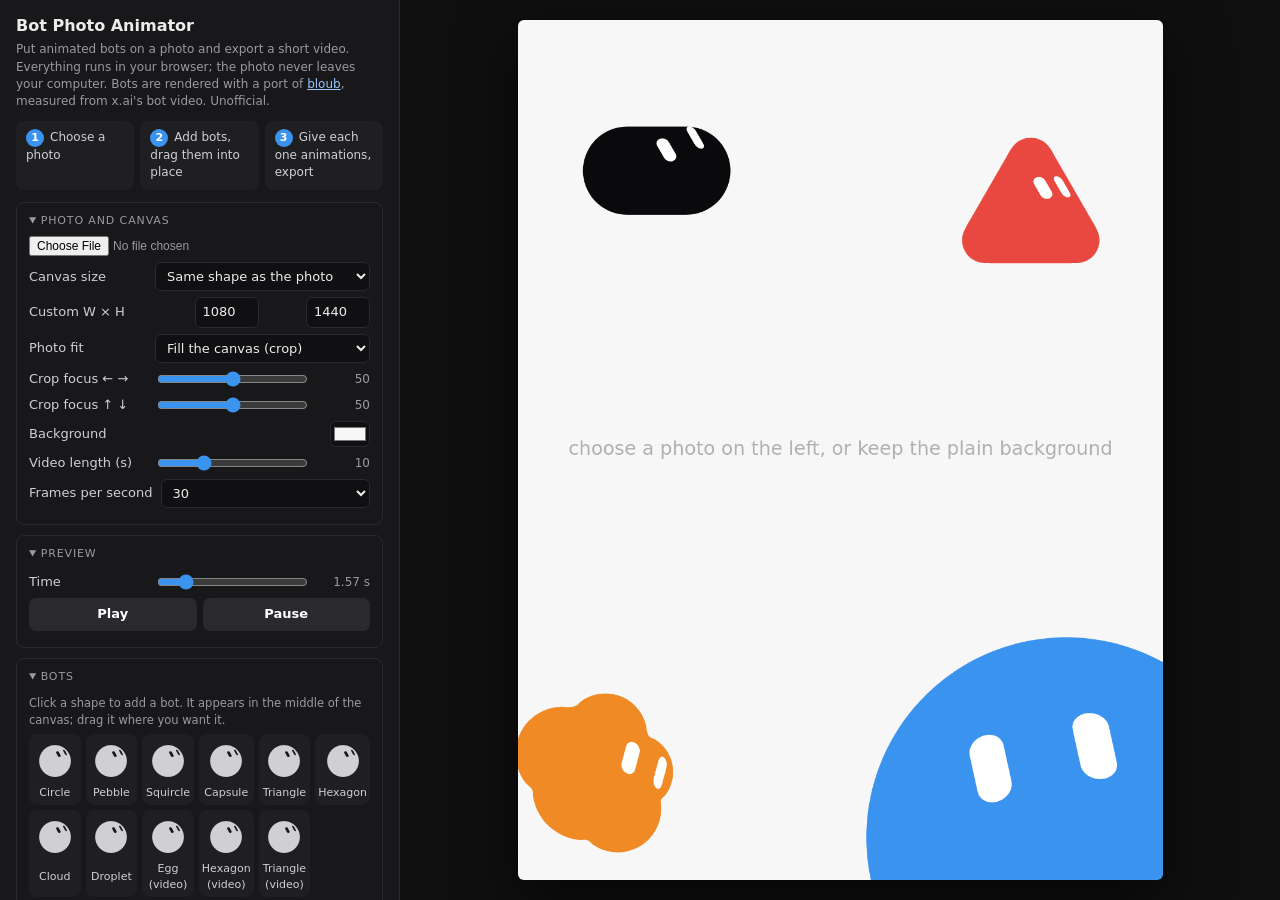
==== commit 0d47c0a4: "Rename to Bot Photo Animator; split into index.html, editor.css, editor.js - Hover-animated pickers " ====
--- a/index.html
+++ b/index.html
@@ -3,533 +3,108 @@
 <head>
 <meta charset="utf-8">
 <meta name="viewport" content="width=device-width, initial-scale=1">
-<title>Grok Bot Editor</title>
-<style>
-  :root { --bg:#0f0f10; --panel:#18181a; --line:#2a2a2d; --fg:#ececec; --muted:#9a9a9f; --accent:#3b93f0; --sel:#2a2f3a; }
-  * { box-sizing: border-box; }
-  body { margin:0; background:var(--bg); color:var(--fg); font:13px/1.4 system-ui,-apple-system,Segoe UI,Roboto,sans-serif; display:grid; grid-template-columns: 390px 1fr; height:100vh; }
-  aside { background:var(--panel); border-right:1px solid var(--line); padding:14px; overflow:auto; }
-  main { display:grid; place-items:center; padding:20px; overflow:hidden; position:relative; }
-  canvas#c { max-width:100%; max-height:calc(100vh - 40px); box-shadow:0 20px 60px rgba(0,0,0,.6); border-radius:6px; cursor:grab; }
-  canvas#c.dragging { cursor:grabbing; }
-  h1 { font-size:15px; margin:0 0 2px; }
-  .sub { color:var(--muted); font-size:11.5px; margin:0 0 12px; }
-  .sub a { color:#9cc4ff; }
-  details { border:1px solid var(--line); border-radius:8px; padding:6px 10px; margin:0 0 10px; }
-  summary { cursor:pointer; color:var(--muted); font-size:11px; text-transform:uppercase; letter-spacing:.08em; padding:4px 0; user-select:none; }
-  label { display:flex; justify-content:space-between; align-items:center; gap:8px; margin:5px 0; }
-  label > span:first-child { min-width:92px; color:#cfcfd4; }
-  label span.v { color:var(--muted); font-variant-numeric:tabular-nums; min-width:46px; text-align:right; font-size:12px; }
-  input[type=range] { flex:1; accent-color:var(--accent); min-width:0; }
-  input[type=text], input[type=number], select { background:#101012; color:var(--fg); border:1px solid var(--line); border-radius:6px; padding:5px 7px; flex:1; min-width:0; font:inherit; }
-  input[type=number] { width:64px; flex:0 0 auto; }
-  input[type=color] { width:40px; height:26px; border:1px solid var(--line); background:#101012; border-radius:6px; padding:1px; flex:0 0 auto; }
-  button { background:var(--accent); color:#fff; border:0; border-radius:7px; padding:7px 10px; cursor:pointer; font:inherit; font-weight:600; }
-  button.secondary { background:#2a2a2e; } button.danger { background:#5a2323; } button.small { padding:4px 7px; font-size:12px; }
-  button:disabled { opacity:.5; cursor:default; }
-  .row { display:flex; gap:6px; margin:6px 0; } .row > * { flex:1; }
-  .file { display:block; width:100%; margin:4px 0 6px; color:var(--muted); font-size:12px; }
-  .status { font-size:12px; color:var(--muted); margin-top:8px; min-height:2.2em; white-space:pre-wrap; }
-  .shapes { display:grid; grid-template-columns:repeat(6,1fr); gap:4px; margin:6px 0; }
-  .shapes button { background:#222226; padding:3px; border-radius:6px; display:grid; place-items:center; }
-  .shapes button:hover { background:#2e2e34; }
-  .shapes canvas { width:40px; height:40px; }
-  .swatches { display:flex; flex-wrap:wrap; gap:5px; margin:4px 0 6px; }
-  .swatches button { width:22px; height:22px; border-radius:50%; padding:0; border:2px solid transparent; }
-  .swatches button.on { border-color:#fff; }
-  ul.bots { list-style:none; margin:6px 0; padding:0; display:flex; flex-direction:column; gap:3px; }
-  ul.bots li { display:flex; align-items:center; gap:6px; padding:5px 7px; border-radius:6px; background:#1f1f22; cursor:pointer; }
-  ul.bots li.sel { background:var(--sel); outline:1px solid #3c4a63; }
-  ul.bots li .dot { width:12px; height:12px; border-radius:50%; flex:0 0 auto; }
-  ul.bots li .nm { flex:1; } ul.bots li .nm small { color:var(--muted); }
-  .tl { display:flex; flex-direction:column; gap:4px; margin:6px 0; }
-  .tl .st { display:flex; gap:4px; align-items:center; } .tl .st select { flex:1; min-width:0; } .tl .st input { width:56px; }
-  .tl .st button { padding:3px 6px; font-size:11px; background:#2b2b30; }
-  .hint { font-size:11px; color:var(--muted); margin:6px 0 0; }
-  kbd { background:#2a2a2e; border-radius:4px; padding:0 4px; font:11px ui-monospace,Menlo,monospace; }
-</style>
+<title>Bot Photo Animator</title>
+<meta name="description" content="Put animated Grok-style bots on your photo and export a short video. Runs entirely in your browser.">
+<link rel="stylesheet" href="editor.css">
 </head>
 <body>
 <aside>
-  <h1>Grok Bot Editor</h1>
-  <p class="sub">Bots rendered with a port of <a href="https://github.com/jeremy-prt/bloub" target="_blank" rel="noreferrer">bloub</a> (MIT): shapes, eyes, states and expressions measured from the x.ai video. Drag bots on the canvas, build timelines, export a frame-exact MP4.</p>
+  <h1>Bot Photo Animator</h1>
+  <p class="tagline">Put animated bots on a photo and export a short video. Everything runs in your browser; the photo never leaves your computer. Bots are rendered with a port of <a href="https://github.com/jeremy-prt/bloub" target="_blank" rel="noreferrer">bloub</a>, measured from x.ai's bot video. Unofficial.</p>
+  <ol class="steps">
+    <li>Choose a photo</li>
+    <li>Add bots, drag them into place</li>
+    <li>Give each one animations, export</li>
+  </ol>
 
   <details open>
-    <summary>Project</summary>
-    <input class="file" type="file" id="photo" accept="image/*">
-    <label><span>Canvas</span><select id="preset">
-      <option value="auto">Match photo (width 1080)</option><option value="1080x1080">Square 1080×1080</option><option value="1080x1350">Portrait 1080×1350</option><option value="1080x1440">Portrait 1080×1440</option><option value="1080x1920">Story 1080×1920</option><option value="1920x1080">Landscape 1920×1080</option><option value="custom">Custom</option></select></label>
+    <summary>Photo and canvas</summary>
+    <input type="file" id="photo" accept="image/*">
+    <label><span>Canvas size</span><select id="preset">
+      <option value="auto">Same shape as the photo</option>
+      <option value="1080x1080">Square 1080 × 1080</option>
+      <option value="1080x1350">Portrait 1080 × 1350 (4:5)</option>
+      <option value="1080x1440">Portrait 1080 × 1440 (3:4)</option>
+      <option value="1080x1920">Story 1080 × 1920 (9:16)</option>
+      <option value="1920x1080">Landscape 1920 × 1080</option>
+      <option value="custom">Custom</option>
+    </select></label>
     <label><span>Custom W × H</span><input type="number" id="cw" value="1080" min="200" step="2"><input type="number" id="ch" value="1440" min="200" step="2"></label>
-    <label><span>Photo fit</span><select id="fit"><option value="cover">Cover (crop)</option><option value="contain">Contain (letterbox)</option></select></label>
-    <label><span>Focus ← →</span><input type="range" id="fx" min="0" max="100" value="50"><span class="v"></span></label>
-    <label><span>Focus ↑ ↓</span><input type="range" id="fy" min="0" max="100" value="50"><span class="v"></span></label>
+    <label><span>Photo fit</span><select id="fit"><option value="cover">Fill the canvas (crop)</option><option value="contain">Show all of it (letterbox)</option></select></label>
+    <label><span>Crop focus ← →</span><input type="range" id="fx" min="0" max="100" value="50"><span class="value"></span></label>
+    <label><span>Crop focus ↑ ↓</span><input type="range" id="fy" min="0" max="100" value="50"><span class="value"></span></label>
     <label><span>Background</span><input type="color" id="bg" value="#f7f7f7"></label>
-    <label><span>Duration (s)</span><input type="range" id="duration" min="2" max="30" step="0.5" value="10"><span class="v"></span></label>
-    <label><span>FPS</span><select id="fps"><option>24</option><option selected>30</option><option>60</option></select></label>
+    <label><span>Video length (s)</span><input type="range" id="duration" min="2" max="30" step="0.5" value="10"><span class="value"></span></label>
+    <label><span>Frames per second</span><select id="fps"><option>24</option><option selected>30</option><option>60</option></select></label>
   </details>
 
   <details open>
-    <summary>Playback</summary>
-    <label><span>Scrub</span><input type="range" id="scrub" min="0" max="10" step="0.01" value="0"><span class="v" id="scrubV">0.00 s</span></label>
+    <summary>Preview</summary>
+    <label><span>Time</span><input type="range" id="scrub" min="0" max="10" step="0.01" value="0"><span class="value" id="scrubValue">0.00 s</span></label>
     <div class="row"><button class="secondary" id="play">Play</button><button class="secondary" id="pause">Pause</button></div>
   </details>
 
   <details open>
     <summary>Bots</summary>
-    <div class="hint">Add a bot (bloub's 8 customiser shapes, then the 3 shapes measured off the video):</div>
-    <div class="shapes" id="shapes"></div>
+    <p class="hint">Click a shape to add a bot. It appears in the middle of the canvas; drag it where you want it.</p>
+    <div class="picker shapes" id="shapePicker"></div>
     <ul class="bots" id="botList"></ul>
-    <div class="hint">Click a bot on the canvas to select it, drag to move. <kbd>←↑→↓</kbd> nudge · <kbd>[</kbd> <kbd>]</kbd> rotate · <kbd>-</kbd> <kbd>=</kbd> size · <kbd>Del</kbd> remove · <kbd>D</kbd> duplicate</div>
+    <p class="hint">Click a bot on the canvas to select it. <kbd>←↑→↓</kbd> nudge · <kbd>[</kbd> <kbd>]</kbd> rotate · <kbd>-</kbd> <kbd>=</kbd> resize · <kbd>Del</kbd> remove · <kbd>D</kbd> duplicate</p>
   </details>
 
-  <details open id="selPanel">
+  <details open>
     <summary>Selected bot</summary>
-    <div id="noSel" class="hint">No bot selected.</div>
-    <div id="selBody" style="display:none">
-      <label><span>Name</span><input type="text" id="b_name"></label>
-      <label><span>Shape</span><select id="b_shape"></select></label>
-      <label><span>Colour</span><input type="color" id="b_color"><input type="text" id="b_colorHex" style="width:80px;flex:0 0 auto"></label>
+    <p id="noSelection" class="hint">No bot selected. Click one on the canvas or in the list above.</p>
+    <div id="selection" hidden>
+      <label><span>Name</span><input type="text" id="botName"></label>
+      <label><span>Shape</span><select id="botShape"></select></label>
+      <label><span>Colour</span><input type="color" id="botColor"><input type="text" id="botColorHex" style="width:84px;flex:0 0 auto"></label>
       <div class="swatches" id="swatches"></div>
-      <label><span>Eye colour</span><input type="color" id="b_eyeColor"></label>
-      <label><span>Badge colour</span><input type="color" id="b_notifColor"></label>
-      <label><span>X</span><input type="range" id="b_x" min="-0.3" max="1.3" step="0.001"><span class="v"></span></label>
-      <label><span>Y</span><input type="range" id="b_y" min="-0.3" max="1.3" step="0.001"><span class="v"></span></label>
-      <label><span>Size</span><input type="range" id="b_size" min="0.04" max="1.5" step="0.005"><span class="v"></span></label>
-      <label><span>Rotation °</span><input type="range" id="b_rotDeg" min="-180" max="180" step="1"><span class="v"></span></label>
-      <label><span>Rest face</span><select id="b_expression"></select></label>
-      <label><span>Look yaw °</span><input type="range" id="b_lookYaw" min="-80" max="80" step="1"><span class="v"></span></label>
-      <label><span>Look pitch °</span><input type="range" id="b_lookPitch" min="-80" max="80" step="1"><span class="v"></span></label>
-      <label><span>Look strength</span><input type="range" id="b_lookMix" min="0" max="1" step="0.05"><span class="v"></span></label>
-      <label><span>Visible</span><input type="checkbox" id="b_visible"></label>
-      <div class="row"><button class="secondary small" id="b_dup">Duplicate</button><button class="secondary small" id="b_up">Bring forward</button><button class="secondary small" id="b_down">Send back</button><button class="danger small" id="b_del">Delete</button></div>
-      <div class="hint" style="margin-top:10px">Timeline (states play in order, the last one holds; idle blocks can carry a face):</div>
-      <div class="tl" id="tl"></div>
-      <div class="row"><button class="secondary small" id="tl_add">+ Add state</button></div>
-      <div class="hint" id="tl_total"></div>
+      <label><span>Eye colour</span><input type="color" id="botEyeColor"></label>
+      <label><span>Badge colour</span><input type="color" id="botBadgeColor"></label>
+      <p class="hint">The badge is the blue dot that pops up in the “notify” animation.</p>
+      <label><span>Position ← →</span><input type="range" id="botX" min="-0.3" max="1.3" step="0.001"><span class="value"></span></label>
+      <label><span>Position ↑ ↓</span><input type="range" id="botY" min="-0.3" max="1.3" step="0.001"><span class="value"></span></label>
+      <label><span>Size (% of width)</span><input type="range" id="botSize" min="4" max="150" step="0.5"><span class="value"></span></label>
+      <label><span>Rotation °</span><input type="range" id="botRotation" min="-180" max="180" step="1"><span class="value"></span></label>
+      <label><span>Visible</span><input type="checkbox" id="botVisible"></label>
+      <div class="row">
+        <button class="secondary small" id="botDuplicate">Duplicate</button>
+        <button class="secondary small" id="botForward">Bring forward</button>
+        <button class="secondary small" id="botBack">Send back</button>
+        <button class="danger small" id="botDelete">Delete</button>
+      </div>
+
+      <p class="hint" style="margin-top:12px"><b>Face</b> — the expression the bot wears whenever it is idle. Hover a face to see it move.</p>
+      <div class="picker" id="facePicker"></div>
+
+      <p class="hint" style="margin-top:12px"><b>Where it looks</b> — normally each animation decides. Turn “hold gaze” up to make the bot look in the direction you set instead, for example at the person in the photo.</p>
+      <label><span>Turn head ← →</span><input type="range" id="botLookYaw" min="-80" max="80" step="1"><span class="value"></span></label>
+      <label><span>Turn head ↑ ↓</span><input type="range" id="botLookPitch" min="-80" max="80" step="1"><span class="value"></span></label>
+      <label><span>Hold gaze</span><input type="range" id="botLookMix" min="0" max="100" step="5"><span class="value"></span></label>
+      <div class="row"><button class="secondary small" id="botLookCentre">Look at the middle of the photo</button><button class="secondary small" id="botLookReset">Let animations decide</button></div>
+
+      <p class="hint" style="margin-top:12px"><b>Animation timeline</b> — plays top to bottom; the last one holds until the video ends. Idle blocks can carry their own face.</p>
+      <div class="timeline" id="timeline"></div>
+      <p class="hint" id="timelineTotal"></p>
+      <p class="hint"><b>Add an animation</b> — click to append it. Hover to see it play.</p>
+      <div class="picker" id="statePicker"></div>
     </div>
   </details>
 
   <details open>
     <summary>Export</summary>
-    <button id="export" style="width:100%">Export MP4 (frame-exact)</button>
-    <div class="row"><button class="secondary" id="png">Save PNG</button><button class="secondary" id="saveProj">Save project</button><button class="secondary" id="loadProjBtn">Load project</button></div>
-    <input type="file" id="loadProj" accept="application/json" style="display:none">
+    <button id="exportVideo" class="wide">Export video (MP4)</button>
+    <div class="row"><button class="secondary" id="exportPng">Save a still (PNG)</button><button class="secondary" id="saveProject">Save project</button><button class="secondary" id="loadProjectButton">Load project</button></div>
+    <input type="file" id="loadProject" accept="application/json" hidden>
     <div class="status" id="status"></div>
-    <p class="hint">Export needs Chrome and internet (for the MP4 muxer). Projects autosave in this browser; "Save project" writes a file that includes the photo.</p>
+    <p class="hint">Video export needs Chrome (it uses the browser's own H.264 encoder) and loads a small MP4 muxer from a CDN the first time. Your work autosaves in this browser; “Save project” writes a file that includes the photo.</p>
   </details>
 </aside>
-<main><canvas id="c" width="1080" height="1440"></canvas></main>
 
-<script>
-/*
- * bloub-engine.js — a plain-JavaScript port of the bot engine from
- * https://github.com/jeremy-prt/bloub (MIT License, Copyright (c) 2026 Jérémy Perret).
- * Shapes, eye model, states, expressions and timings are bloub's measurements of the
- * x.ai bot video; this file only translates src/bot/*.ts to browser JS and adds a
- * Canvas renderer. Not affiliated with x.ai.
- */
-window.Bloub = (() => {
-  // ---------------------------------------------------------------- math.ts
-  const TAU = Math.PI * 2;
-  const clamp = (v, lo = 0, hi = 1) => (v < lo ? lo : v > hi ? hi : v);
-  const lerp = (a, b, t) => a + (b - a) * t;
-  const easings = {
-    easeOutCubic: t => 1 - (1 - t) ** 3,
-    easeInOutCubic: t => (t < 0.5 ? 4 * t ** 3 : 1 - (-2 * t + 2) ** 3 / 2),
-    easeOutQuint: t => 1 - (1 - t) ** 5
-  };
-  function loopNoise(t, period, seed = 0) { const p = (t / period) * TAU; return 0.55 * Math.sin(p + seed) + 0.3 * Math.sin(2 * p + seed * 1.7 + 1.1) + 0.15 * Math.sin(3 * p + seed * 2.3 + 2.4); }
-  function createRng(seed) { let a = seed >>> 0; return () => { a = (a + 0x6d2b79f5) >>> 0; let t = Math.imul(a ^ (a >>> 15), 1 | a); t = (t + Math.imul(t ^ (t >>> 7), 61 | t)) ^ t; return ((t ^ (t >>> 14)) >>> 0) / 4294967296; }; }
-  const r2 = v => Math.round(v * 100) / 100;
+<main><canvas id="stage" width="1080" height="1440"></canvas></main>
 
-  // ------------------------------------------------------------ profiles.ts (measured off the video, 64 radii, theta = 0 right, clockwise)
-  const PROFILE_SAMPLES = 64;
-  const PROFILES = {
-    egg: [0.8369,0.8424,0.8497,0.8585,0.8674,0.8775,0.8878,0.8983,0.9089,0.9185,0.9288,0.9374,0.9445,0.9504,0.9543,0.9559,0.9555,0.9519,0.9466,0.9389,0.9302,0.9193,0.9085,0.8969,0.8852,0.8734,0.8625,0.8513,0.8411,0.8325,0.8243,0.8179,0.8137,0.8112,0.8102,0.8128,0.8178,0.8262,0.8374,0.8518,0.8702,0.8922,0.9169,0.9446,0.9741,1.0023,1.0267,1.0433,1.0481,1.0393,1.0216,0.9970,0.9697,0.9418,0.9169,0.8949,0.8760,0.8604,0.8490,0.8394,0.8337,0.8314,0.8305,0.8326],
-    hexagon: [0.9210,0.9282,0.9441,0.9706,0.9984,1.0059,0.9896,0.9562,0.9290,0.9124,0.9047,0.9058,0.9157,0.9349,0.9642,0.9873,0.9882,0.9665,0.9336,0.9105,0.8968,0.8918,0.8955,0.9080,0.9293,0.9611,0.9820,0.9812,0.9590,0.9282,0.9089,0.8978,0.8964,0.9026,0.9189,0.9439,0.9778,0.9990,0.9964,0.9713,0.9439,0.9274,0.9196,0.9206,0.9308,0.9502,0.9799,1.0121,1.0226,1.0071,0.9752,0.9510,0.9366,0.9316,0.9351,0.9485,0.9711,1.0026,1.0213,1.0155,0.9863,0.9547,0.9347,0.9232],
-    triangle: [0.7819,0.8211,0.8747,0.9440,1.0223,1.0960,1.1401,1.1340,1.0808,1.0047,0.9265,0.8603,0.8104,0.7730,0.7450,0.7273,0.7151,0.7118,0.7148,0.7245,0.7427,0.7680,0.8037,0.8518,0.9148,0.9876,1.0583,1.1073,1.1109,1.0667,0.9940,0.9164,0.8482,0.7948,0.7555,0.7261,0.7056,0.6925,0.6859,0.6869,0.6938,0.7084,0.7305,0.7615,0.8040,0.8595,0.9311,1.0092,1.0791,1.1171,1.1054,1.0501,0.9779,0.9050,0.8450,0.7990,0.7656,0.7413,0.7258,0.7160,0.7146,0.7204,0.7330,0.7528]
-  };
-
-  // --------------------------------------------------------------- shape.ts
-  const ANGLES = Array.from({ length: PROFILE_SAMPLES }, (_, i) => (i / PROFILE_SAMPLES) * TAU);
-  const COS = ANGLES.map(Math.cos), SIN = ANGLES.map(Math.sin);
-  const silhouette = (name, pose = {}) => ({ radii: [...PROFILES[name]], rot: 0, cx: 0, cy: 0, sx: 1, sy: 1, ...pose });
-  const circle = (radius, pose = {}) => ({ radii: new Array(PROFILE_SAMPLES).fill(radius), rot: 0, cx: 0, cy: 0, sx: 1, sy: 1, ...pose });
-  function blend(a, b, t, out) {
-    const dst = out || { radii: new Array(PROFILE_SAMPLES), rot: 0, cx: 0, cy: 0, sx: 1, sy: 1 };
-    for (let i = 0; i < PROFILE_SAMPLES; i++) dst.radii[i] = lerp(a.radii[i] ?? 1, b.radii[i] ?? 1, t);
-    let dRot = b.rot - a.rot; while (dRot > Math.PI) dRot -= TAU; while (dRot < -Math.PI) dRot += TAU;
-    dst.rot = a.rot + dRot * t; dst.cx = lerp(a.cx, b.cx, t); dst.cy = lerp(a.cy, b.cy, t); dst.sx = lerp(a.sx, b.sx, t); dst.sy = lerp(a.sy, b.sy, t);
-    return dst;
-  }
-  function toPoints(s, scale, out = []) {
-    const cr = Math.cos(s.rot), sr = Math.sin(s.rot);
-    for (let i = 0; i < PROFILE_SAMPLES; i++) { const r = s.radii[i] ?? 1, x = r * COS[i], y = r * SIN[i], rx = x * cr - y * sr, ry = x * sr + y * cr; const p = out[i] || { x: 0, y: 0 }; p.x = (rx * s.sx + s.cx) * scale; p.y = (ry * s.sy + s.cy) * scale; out[i] = p; }
-    out.length = PROFILE_SAMPLES; return out;
-  }
-  function closedPath(pts, tension = 1 / 6) {
-    const n = pts.length; if (n < 3) return ''; let d = `M${r2(pts[0].x)} ${r2(pts[0].y)}`;
-    for (let i = 0; i < n; i++) { const p0 = pts[(i - 1 + n) % n], p1 = pts[i], p2 = pts[(i + 1) % n], p3 = pts[(i + 2) % n]; d += `C${r2(p1.x + (p2.x - p0.x) * tension)} ${r2(p1.y + (p2.y - p0.y) * tension)} ${r2(p2.x - (p3.x - p1.x) * tension)} ${r2(p2.y - (p3.y - p1.y) * tension)} ${r2(p2.x)} ${r2(p2.y)}`; }
-    return d + 'Z';
-  }
-  function profileFromPolygon(poly, cx, cy) {
-    const radii = new Array(PROFILE_SAMPLES).fill(0), n = poly.length;
-    for (let k = 0; k < PROFILE_SAMPLES; k++) { const dx = COS[k], dy = SIN[k]; let best = 0;
-      for (let i = 0; i < n; i++) { const a = poly[i], b = poly[(i + 1) % n], ex = b.x - a.x, ey = b.y - a.y, den = dx * ey - dy * ex; if (Math.abs(den) < 1e-9) continue; const px = a.x - cx, py = a.y - cy, t = (px * ey - py * ex) / den, u = (px * dy - py * dx) / den; if (t > best && u >= 0 && u <= 1) best = t; }
-      radii[k] = best; }
-    return radii;
-  }
-  function hullOfCircles(x1, y1, r1, x2, y2, r2v, steps = 96) {
-    const dx = x2 - x1, dy = y2 - y1, dist = Math.hypot(dx, dy) || 1e-6, base = Math.atan2(dy, dx), spread = Math.acos(Math.max(-1, Math.min(1, (r1 - r2v) / dist))), pts = [];
-    for (let i = 0; i <= steps / 2; i++) { const a = base + spread + ((TAU - 2 * spread) * i) / (steps / 2); pts.push({ x: x1 + Math.cos(a) * r1, y: y1 + Math.sin(a) * r1 }); }
-    for (let i = 0; i <= steps / 2; i++) { const a = base - spread + ((2 * spread) * i) / (steps / 2); pts.push({ x: x2 + Math.cos(a) * r2v, y: y2 + Math.sin(a) * r2v }); }
-    return pts;
-  }
-  function radiusAtAngle(radii, angle) { const n = radii.length, t = ((((angle / TAU) % 1) + 1) % 1) * n, i = Math.floor(t); return lerp(radii[i % n] ?? 1, radii[(i + 1) % n] ?? 1, t - i); }
-  const superellipseProfile = (n, sx = 1, sy = 1) => ANGLES.map((_, i) => (Math.abs(COS[i] / sx) ** n + Math.abs(SIN[i] / sy) ** n) ** (-1 / n));
-  function unionOfCirclesProfile(circles) { const out = new Array(PROFILE_SAMPLES).fill(0); for (let i = 0; i < PROFILE_SAMPLES; i++) { const dx = COS[i], dy = SIN[i]; let best = 0; for (const c of circles) { const b = dx * c.x + dy * c.y, disc = b * b - (c.x * c.x + c.y * c.y - c.r * c.r); if (disc < 0) continue; const t = b + Math.sqrt(disc); if (t > best) best = t; } out[i] = best; } return out; }
-  function roundedPolygon(verts, rc, arcSteps = 10) {
-    const n = verts.length, out = []; const normal = (a, b) => { const dx = b.x - a.x, dy = b.y - a.y, len = Math.hypot(dx, dy) || 1; return Math.atan2(-dx / len, dy / len); };
-    for (let i = 0; i < n; i++) { const prev = verts[(i - 1 + n) % n], cur = verts[i], next = verts[(i + 1) % n], a0 = normal(prev, cur), a1 = normal(cur, next); let d = a1 - a0; while (d > Math.PI) d -= TAU; while (d < -Math.PI) d += TAU; for (let k = 0; k <= arcSteps; k++) { const a = a0 + (d * k) / arcSteps; out.push({ x: cur.x + Math.cos(a) * rc, y: cur.y + Math.sin(a) * rc }); } }
-    return out;
-  }
-  function regularPolygonProfile(sides, radius, rc, rotationDeg = 0) { const rot = (rotationDeg * Math.PI) / 180; const verts = Array.from({ length: sides }, (_, i) => { const a = rot + (i / sides) * TAU; return { x: Math.cos(a) * (radius - rc), y: Math.sin(a) * (radius - rc) }; }); return profileFromPolygon(roundedPolygon(verts, rc), 0, 0); }
-  function polyPath(pts, scale = 1) { if (pts.length < 3) return ''; let d = ''; for (let i = 0; i < pts.length; i++) d += `${i === 0 ? 'M' : 'L'}${r2(pts[i].x * scale)} ${r2(pts[i].y * scale)}`; return d + 'Z'; }
-  function capsulePath(w, h) { const hw = Math.max(w, 0.01) / 2, hh = Math.max(h, 0.01) / 2, r = Math.min(hw, hh); return `M${r2(-hw)} ${r2(-hh + r)}A${r2(r)} ${r2(r)} 0 0 1 ${r2(-hw + r)} ${r2(-hh)}L${r2(hw - r)} ${r2(-hh)}A${r2(r)} ${r2(r)} 0 0 1 ${r2(hw)} ${r2(-hh + r)}L${r2(hw)} ${r2(hh - r)}A${r2(r)} ${r2(r)} 0 0 1 ${r2(hw - r)} ${r2(hh)}L${r2(-hw + r)} ${r2(hh)}A${r2(r)} ${r2(r)} 0 0 1 ${r2(-hw)} ${r2(hh - r)}Z`; }
-
-  // --------------------------------------------------------------- skins.ts (customiser shapes, built analytically)
-  const normalize = (radii, max = 1) => { const peak = Math.max(...radii); if (peak <= 0) return radii; const k = max / peak; return radii.map(r => r * k); };
-  const pebble = normalize(ANGLES.map(a => 1 + 0.075 * Math.cos(2 * a + 0.5) + 0.035 * Math.cos(3 * a + 2.1)), 1.02);
-  const cloud = normalize(unionOfCirclesProfile([{ x: -0.44, y: 0.2, r: 0.54 }, { x: 0.46, y: 0.2, r: 0.5 }, { x: 0.02, y: 0.3, r: 0.6 }, { x: -0.24, y: -0.3, r: 0.48 }, { x: 0.3, y: -0.24, r: 0.44 }]), 1.02);
-  const droplet = normalize(profileFromPolygon(hullOfCircles(0, 0.28, 0.66, 0, -0.96, 0.05), 0, 0), 1.04);
-  const capsule = profileFromPolygon(hullOfCircles(-0.42, 0, 0.62, 0.42, 0, 0.62), 0, 0);
-  const SHAPES = [
-    { id: 'circle', label: 'Circle', radii: new Array(PROFILE_SAMPLES).fill(1) },
-    { id: 'pebble', label: 'Pebble', radii: pebble },
-    { id: 'squircle', label: 'Squircle', radii: normalize(superellipseProfile(4.2), 1.15) },
-    { id: 'capsule', label: 'Capsule', radii: capsule },
-    { id: 'triangle', label: 'Triangle', radii: regularPolygonProfile(3, 1.12, 0.34, -90) },
-    { id: 'hexagon', label: 'Hexagon', radii: regularPolygonProfile(6, 1.04, 0.26, 0) },
-    { id: 'cloud', label: 'Cloud', radii: cloud },
-    { id: 'droplet', label: 'Droplet', radii: droplet },
-    { id: 'video-egg', label: 'Egg (video)', radii: [...PROFILES.egg] },
-    { id: 'video-hexagon', label: 'Hexagon (video)', radii: [...PROFILES.hexagon] },
-    { id: 'video-triangle', label: 'Triangle (video)', radii: [...PROFILES.triangle] }
-  ];
-  const SHAPE_BY_ID = new Map(SHAPES.map(s => [s.id, s]));
-  const COLORS = [{ id: 'ink', hex: '#0a0a0c' }, { id: 'brown', hex: '#8b5e3c' }, { id: 'red', hex: '#e8483f' }, { id: 'orange', hex: '#f08a24' }, { id: 'amber', hex: '#f0b429' }, { id: 'green', hex: '#3ecf8e' }, { id: 'turquoise', hex: '#2fbfa0' }, { id: 'blue', hex: '#3b93f0' }, { id: 'violet', hex: '#8b5cf6' }, { id: 'pink', hex: '#e152b0' }, { id: 'grey', hex: '#a3a3a3' }, { id: 'cream', hex: '#f1efe9' }];
-  function mixHex(from, to, t) { const parse = h => { const v = parseInt(h.slice(1), 16); return [(v >> 16) & 255, (v >> 8) & 255, v & 255]; }; const a = parse(from), b = parse(to); return '#' + a.map((x, i) => Math.round(x + (b[i] - x) * t).toString(16).padStart(2, '0')).join(''); }
-
-  // ---------------------------------------------------------------- face.ts (eyes painted on a sphere)
-  const EYE_SPLIT = 15.46, EYE_W = 0.186, EYE_H = 0.412;
-  const REST_GAZE = { yaw: 28.49, pitch: 28.62, roll: -13 };
-  const deg = d => (d * Math.PI) / 180;
-  function spin(u, v, angle) { const c = Math.cos(angle), s = Math.sin(angle); return [[u[0] * c + v[0] * s, u[1] * c + v[1] * s, u[2] * c + v[2] * s], [v[0] * c - u[0] * s, v[1] * c - u[1] * s, v[2] * c - u[2] * s]]; }
-  function eyePoses(gaze, scale, split = EYE_SPLIT) {
-    let f = [0, 0, 1], right = [1, 0, 0], down = [0, 1, 0];
-    [f, right] = spin(f, right, deg(gaze.yaw)); [down, f] = spin(down, f, deg(gaze.pitch)); [right, down] = spin(right, down, deg(gaze.roll));
-    const build = side => { const [ef, er] = spin(f, right, deg(split * side)); return { x: ef[0] * scale, y: ef[1] * scale, a: er[0], b: er[1], c: down[0], d: down[1], depth: ef[2] }; };
-    return [build(-1), build(1)];
-  }
-  const BLINK_RNG = createRng(0x5eed);
-  const BLINKS = (() => { const out = []; let t = 1.4; while (t < 900) { out.push(t); t += 1.9 + BLINK_RNG() * 2.7; if (BLINK_RNG() < 0.18) { out.push(t); t += 0.24; } } return out; })();
-  const BLINK_DUR = 0.18;
-  function blinkLid(t) { for (let i = 0; i < BLINKS.length; i++) { const start = BLINKS[i]; if (t < start) break; const k = (t - start) / BLINK_DUR; if (k >= 0 && k <= 1) return k < 0.45 ? 1 - k / 0.45 : (k - 0.45) / 0.55; } return 1; }
-  function liveliness(t, opt = {}) { const { wander = 1, blink = true, float = true } = opt; return { dYaw: (loopNoise(t, 11.3, 0.4) * 5.5 + loopNoise(t, 3.7, 2.1) * 1.6) * wander, dPitch: (loopNoise(t, 9.1, 1.3) * 4.2 + loopNoise(t, 4.3, 0.7) * 1.3) * wander, dRoll: loopNoise(t, 13.7, 3.2) * 2.2 * wander, lid: blink ? blinkLid(t) : 1, driftX: float ? loopNoise(t, 7.9, 1.9) * 0.006 : 0, driftY: float ? loopNoise(t, 5.3, 0.3) * 0.007 : 0, breath: float ? 1 + Math.sin((t / 3.4) * Math.PI * 2) * 0.005 : 1 }; }
-  const blinkScale = lid => 0.06 + 0.94 * clamp(lid);
-
-  // --------------------------------------------------------------- decor.ts
-  function wheel(hue, s = 0.55, l = 0.62) { const h = ((hue % 360) + 360) % 360, c = (1 - Math.abs(2 * l - 1)) * s, x = c * (1 - Math.abs(((h / 60) % 2) - 1)), m = l - c / 2; const [r, g, b] = h < 60 ? [c, x, 0] : h < 120 ? [x, c, 0] : h < 180 ? [0, c, x] : h < 240 ? [0, x, c] : h < 300 ? [x, 0, c] : [c, 0, x]; const hex = v => Math.round((v + m) * 255).toString(16).padStart(2, '0'); return `#${hex(r)}${hex(g)}${hex(b)}`; }
-  function arcRender(seed, t, scale, id, opacity = 1) {
-    const sp = seed.phase + t * seed.speed * TAU, cu = Math.cos(seed.tilt), su = Math.sin(seed.tilt), kz = Math.sqrt(Math.max(0, 1 - seed.k * seed.k)), N = 64, span = seed.sweep * TAU;
-    let front = '', back = '', prev = null;
-    for (let i = 0; i <= N; i++) { const th = sp + (i / N) * span, ct = Math.cos(th), st = Math.sin(th); const x = seed.a * (ct * cu + st * -su * seed.k) + seed.cx, y = seed.a * (ct * su + st * cu * seed.k) + seed.cy, z = seed.a * st * kz; const behind = z < 0, sx = r2(x * scale), sy = r2(y * scale), cmd = behind !== prev ? 'M' : 'L'; if (behind) back += `${cmd}${sx} ${sy}`; else front += `${cmd}${sx} ${sy}`; prev = behind; }
-    const gx = Math.cos(seed.tilt) * seed.a * scale, gy = Math.sin(seed.tilt) * seed.a * scale;
-    return { id, front, back, width: seed.width * scale, opacity, grad: { x1: r2(seed.cx * scale - gx), y1: r2(seed.cy * scale - gy), x2: r2(seed.cx * scale + gx), y2: r2(seed.cy * scale + gy), stops: [wheel(seed.hue), wheel(seed.hue + seed.hueSpan * 0.5), wheel(seed.hue + seed.hueSpan)] } };
-  }
-  const RING_RNG = createRng(0xa11ce);
-  const RINGS = Array.from({ length: 6 }, (_, i) => ({ a: 1.3 + RING_RNG() * 0.1, k: 0.05 + RING_RNG() * 0.4, tilt: (i / 6) * Math.PI + RING_RNG() * 0.5, speed: 3 + RING_RNG() * 0.7, phase: RING_RNG() * TAU, sweep: 0.6 + RING_RNG() * 0.25, hue: (i * 360) / 6 + RING_RNG() * 30, hueSpan: 60 + RING_RNG() * 60, width: 0.05 + RING_RNG() * 0.012, cx: 0, cy: 0.1 }));
-  const SWOOSH = Array.from({ length: 4 }, (_, i) => ({ a: 0.78 + i * 0.2, k: 0.05 + i * 0.02, tilt: -0.62 + i * 0.05, speed: 0.3, phase: 0.06 * i, sweep: 0.4, hue: 95 + i * 62, hueSpan: 100, width: 0.05, cx: 0, cy: -0.12 }));
-  const DOT_X = [-0.557, -0.013, 0.532], DOT_R = 0.165, DOT_PEAK = 1.25;
-  const P_RNG = createRng(0xbeef);
-  const PARTICLES = Array.from({ length: 5 }, (_, i) => ({ birth: i * 0.2, angle: P_RNG() * TAU, rho: 0.58 + P_RNG() * 0.18 }));
-  function particles(t, scale) { const out = []; for (const p of PARTICLES) { const u = t - p.birth; if (u < 0 || u > 0.62) continue; const rho = p.rho * Math.pow(0.75, u * 10), a = p.angle + (u * 100 * Math.PI) / 180; out.push({ x: Math.cos(a) * rho * scale, y: Math.sin(a) * rho * scale, r: (0.04 + 0.028 * clamp(u / 0.55)) * scale, depth: clamp(1 - rho / 0.8), opacity: clamp(u / 0.06) * clamp((0.62 - u) / 0.08) }); } return out; }
-  const COMET_RNG = createRng(0xc0e7);
-  const COMET_RIBBONS = Array.from({ length: 4 }, (_, i) => { const d = i - 1.5; return { a: 0.85 * (1 + d * 0.03), k: (0.15 / 0.85) * (1 + d * 0.16), tilt: (34 * Math.PI) / 180 + d * 0.035, speed: 210 / 360, phase: -i * 0.045 + COMET_RNG() * 0.012, sweep: 0.34, hue: i * 85 + COMET_RNG() * 20, hueSpan: 80, width: 0.095, cx: 0, cy: 0 }; });
-  const COMET_DOT = 0.129;
-  const NOTIF_BLUE = '#2496e8', NOTIF_ANGLE = -42, NOTIF_DIST = 1.003, NOTIF_R = 0.15, NOTIF_POP = 1.14, NOTIF_MARGIN = 0.054;
-
-  // --------------------------------------------------------- expressions.ts (rest faces)
-  const eye = (w, h, tilt = 0, open = 1) => ({ w, h, tilt, open });
-  const epair = (w, h, tilt = 0, open = 1) => [eye(w, h, tilt, open), eye(w, h, -tilt, open)];
-  const EXPRESSIONS = [
-    { id: 'neutral', gaze: { ...REST_GAZE }, split: EYE_SPLIT, eyes: [eye(EYE_W, EYE_H), eye(EYE_W, EYE_H)] },
-    { id: 'attentive', gaze: { yaw: 4, pitch: 5, roll: -4 }, split: 16, eyes: epair(0.21, 0.44) },
-    { id: 'surprised', gaze: { yaw: 3, pitch: -3, roll: 0 }, split: 19, eyes: epair(0.45, 0.47) },
-    { id: 'excited', gaze: { yaw: 6, pitch: -14, roll: 0 }, split: 19.5, eyes: epair(0.4, 0.56, -10) },
-    { id: 'happy', gaze: { yaw: 5, pitch: 9, roll: 0 }, split: 17, eyes: epair(0.27, 0.17, 14) },
-    { id: 'laughing', gaze: { yaw: 4, pitch: 14, roll: 0 }, split: 18, eyes: epair(0.34, 0.13, 20) },
-    { id: 'angry', gaze: { yaw: 3, pitch: 7, roll: 0 }, split: 17, eyes: epair(0.34, 0.15, 30) },
-    { id: 'sad', gaze: { yaw: 3, pitch: -13, roll: 0 }, split: 16, eyes: epair(0.22, 0.4, -28) },
-    { id: 'scared', gaze: { yaw: 2, pitch: -20, roll: 0 }, split: 20.5, eyes: epair(0.4, 0.6) },
-    { id: 'suspicious', gaze: { yaw: 12, pitch: 6, roll: -6 }, split: 16, eyes: [eye(0.21, 0.4), eye(0.22, 0.15)] },
-    { id: 'confused', gaze: { yaw: -14, pitch: 3, roll: 8 }, split: 16.5, eyes: [eye(0.2, 0.44, -18), eye(0.28, 0.17, 14)] },
-    { id: 'curious', gaze: { yaw: 16, pitch: -9, roll: -15 }, split: 16.5, eyes: [eye(0.24, 0.46, -8), eye(0.2, 0.38, -8)] },
-    { id: 'proud', gaze: { yaw: 5, pitch: 17, roll: 0 }, split: 17, eyes: epair(0.3, 0.15, 18) },
-    { id: 'shy', gaze: { yaw: -19, pitch: -14, roll: -7 }, split: 14, eyes: epair(0.17, 0.3) },
-    { id: 'unimpressed', gaze: { yaw: -22, pitch: 2, roll: 0 }, split: 16, eyes: epair(0.3, 0.12) },
-    { id: 'sleepy', gaze: { yaw: 6, pitch: -9, roll: -3 }, split: 16, eyes: epair(0.2, 0.42, 0, 0.42) }
-  ];
-  const EXPRESSION_BY_ID = new Map(EXPRESSIONS.map(e => [e.id, e]));
-  const lerpEye = (a, b, t) => ({ w: lerp(a.w, b.w, t), h: lerp(a.h, b.h, t), tilt: lerp(a.tilt ?? 0, b.tilt ?? 0, t), open: lerp(a.open, b.open, t) });
-  const blendExpression = (a, b, t) => ({ id: b.id, gaze: { yaw: lerp(a.gaze.yaw, b.gaze.yaw, t), pitch: lerp(a.gaze.pitch, b.gaze.pitch, t), roll: lerp(a.gaze.roll, b.gaze.roll, t) }, split: lerp(a.split, b.split, t), eyes: [lerpEye(a.eyes[0], b.eyes[0], t), lerpEye(a.eyes[1], b.eyes[1], t)] });
-
-  // -------------------------------------------------------------- states.ts (measured poses)
-  const pair = (w, h) => [{ w, h, open: 1 }, { w, h, open: 1 }];
-  const base = (over = {}) => ({ sil: circle(1), offX: 0, offY: 0, gaze: { ...REST_GAZE }, split: EYE_SPLIT, eyes: pair(EYE_W, EYE_H), eyeAlpha: 1, bodyAlpha: 1, dots: [], arcs: [], notif: null, dotsBehind: false, ...over });
-  const BAR_UPRIGHT_CY = -0.1875;
-  const BAR_UPRIGHT = profileFromPolygon(hullOfCircles(0, -0.505, 0.132, 0, 0.13, 0.075), 0, BAR_UPRIGHT_CY);
-  const BAR_ITALIC = profileFromPolygon(hullOfCircles(0, -0.2535, 0.1345, 0, 0.2535, 0.1345), 0, 0);
-  const barUpright = (pose = {}) => ({ radii: [...BAR_UPRIGHT], rot: 0, cx: 0, cy: BAR_UPRIGHT_CY, sx: 1, sy: 1, ...pose });
-  const barItalic = (pose = {}) => ({ radii: [...BAR_ITALIC], rot: 0, cx: 0, cy: 0, sx: 1, sy: 1, ...pose });
-  const TEAR = polyPath(hullOfCircles(0, 0, 0.118, 0, 0.172, 0.012));
-  const TRI_ORBIT = 0.213;
-  const spinningTriangle = rot => silhouette('triangle', { rot, cx: -TRI_ORBIT * Math.sin(rot), cy: TRI_ORBIT * Math.cos(rot) });
-  function dotPulse(t, index) { const p = ((((t - index * 0.5) / 1.5) % 1) + 1) % 1, k = p < 0.5 ? 0.5 - 0.5 * Math.cos(p * TAU) : 0; return clamp(k * 2); }
-  const STATES = [
-    { id: 'idle', duration: 2.4, morph: 0.45, blinkIn: false, baseFace: true, baseBody: true, pose: () => base() },
-    { id: 'thinking', duration: 2.6, morph: 0.4, baseFace: false, baseBody: false, blinkIn: true, pose: t => { const mid = dotPulse(t, 1), emerge = 0.3 + 0.7 * easings.easeOutCubic(clamp(t / 0.3)); return base({ sil: circle(DOT_R * (1 + (DOT_PEAK - 1) * mid), { cx: DOT_X[1] }), eyeAlpha: 0, dots: [0, 2].map(i => { const k = dotPulse(t, i); return { x: DOT_X[i] * emerge, y: 0, r: DOT_R * (1 + (DOT_PEAK - 1) * k), opacity: 0.55 + 0.45 * k }; }) }); } },
-    { id: 'wink', duration: 1.6, morph: 0.3, blinkIn: true, baseFace: false, baseBody: true, pose: () => base({ gaze: { yaw: -5.37, pitch: 4.55, roll: 6.7 }, split: 16.25, eyes: [{ w: 0.236, h: 0.464, open: 1 }, { w: 0.447, h: 0.089, open: 1 }] }) },
-    { id: 'wide', duration: 1.8, morph: 0.55, blinkIn: true, baseFace: false, baseBody: true, pose: () => base({ gaze: { yaw: 6.92, pitch: -21.96, roll: 11.6 }, split: 18.43, eyes: pair(0.356, 0.875) }) },
-    { id: 'alert', duration: 2.4, minDuration: 2, morph: 0.45, baseFace: false, baseBody: false, blinkIn: false, pose: t => { const p = clamp(t / 1.5), travel = easings.easeInOutCubic(p) * 0.82 - 0.087, back = t > 1.6 ? clamp((t - 1.6) / 0.4) : 0, x = travel * (1 - back) + 0.1 * back, buzz = Math.sin(t * 2.5 * TAU) * 0.005, tilt = (17.7 * Math.PI) / 180; return base({ sil: barItalic({ rot: tilt, cx: x, cy: -0.325 - buzz }), eyeAlpha: 0, dots: [{ x: x - Math.sin(tilt) * 0.58, y: -0.325 + Math.cos(tilt) * 0.58 + buzz * 2.8, r: 0.118, d: TEAR, rot: (tilt * 180) / Math.PI, opacity: 1 }] }); } },
-    { id: 'notify', duration: 2.2, morph: 0.5, blinkIn: true, baseFace: false, baseBody: true, pose: t => { const p = clamp(t / 0.45), pop = 1 + (NOTIF_POP - 1) * Math.sin(p * Math.PI) * (1 - p * 0.35), r = NOTIF_R * (p < 1 ? pop : 1), a = (NOTIF_ANGLE * Math.PI) / 180; return base({ gaze: { yaw: -21.94, pitch: -5.82, roll: -12.2 }, split: 18.89, eyes: pair(0.505, 0.498), notif: { x: Math.cos(a) * NOTIF_DIST, y: Math.sin(a) * NOTIF_DIST, r, notch: r + NOTIF_MARGIN } }); } },
-    { id: 'exclaim', duration: 2, morph: 0.45, baseFace: false, baseBody: false, blinkIn: false, pose: () => base({ sil: barUpright(), eyeAlpha: 0, dots: [{ x: -0.012, y: 0.526, r: 0.113, opacity: 1 }] }) },
-    { id: 'sleep', duration: 2.4, morph: 0.5, baseFace: false, baseBody: false, blinkIn: false, pose: t => base({ sil: circle(0.1585, { cy: 0.11 + Math.sin(t * (TAU / 0.6)) * 0.19 }), eyeAlpha: 0 }) },
-    { id: 'egg', duration: 1.8, morph: 0.4, baseFace: false, baseBody: false, blinkIn: true, pose: () => base({ sil: silhouette('egg'), gaze: { yaw: 19.97, pitch: 26.01, roll: -17.1 }, split: 11.07, eyes: pair(0.164, 0.385) }) },
-    { id: 'hexagon', duration: 1.6, morph: 0.4, baseFace: false, baseBody: false, blinkIn: true, pose: () => base({ sil: silhouette('hexagon'), gaze: { yaw: 23.11, pitch: 24.42, roll: -13.3 }, split: 13.37, eyes: pair(0.177, 0.411) }) },
-    { id: 'play', duration: 2, morph: 0.5, baseFace: false, baseBody: false, blinkIn: true, pose: t => { const fade = clamp(t / 0.35) * clamp((2.2 - t) / 0.5); return base({ sil: spinningTriangle(0), gaze: { yaw: 12, pitch: -8, roll: -6 }, split: 15, eyes: pair(0.18, 0.34), arcs: SWOOSH.map((s, i) => ({ id: `sw${i}`, seed: { ...s, cx: 0.45 - t * 0.42 }, t, opacity: fade })) }); } },
-    { id: 'orbit', duration: 3.4, minDuration: 2.5, morph: 0.6, baseFace: false, baseBody: false, blinkIn: false, pose: t => { const ramp = easings.easeInOutCubic(clamp(t / 0.35)), rot = -TAU * 1.25 * t * ramp, back = easings.easeInOutCubic(clamp((t - 1.6) / 0.9)), tri = spinningTriangle(rot), ball = circle(1, { rot }); const sil = { radii: tri.radii.map((r, i) => r + (ball.radii[i] - r) * back), rot, cx: tri.cx * (1 - back), cy: tri.cy * (1 - back), sx: 1, sy: 1 }; const fade = clamp(t / 0.8) * clamp((3.6 - t) / 0.9); return base({ sil, gaze: { yaw: REST_GAZE.yaw + Math.sin(t * 6.5) * 65 * (1 - back), pitch: -4 + back * 32, roll: -13 }, eyes: pair(0.18, 0.34 + back * 0.07), arcs: RINGS.map((s, i) => ({ id: `rg${i}`, seed: s, t, opacity: fade * clamp((t - i * 0.13) / 0.3) })) }); } },
-    { id: 'burst', duration: 2.6, minDuration: 2.4, morph: 0.4, baseFace: false, baseBody: false, blinkIn: false, pose: t => { const collapse = 1 - 0.834 * easings.easeOutQuint(clamp(t / 0.7)), regrow = easings.easeOutQuint(clamp((t - 1.7) / 0.7)); return base({ sil: circle(collapse + (1 - collapse) * regrow), eyeAlpha: clamp((t - 1.85) / 0.4), dots: particles(t, 1), dotsBehind: true }); } },
-    { id: 'comet', duration: 2.4, minDuration: 2.4, morph: 0.45, baseFace: false, baseBody: false, blinkIn: false, pose: t => { const collapse = 1 - (1 - COMET_DOT) * easings.easeOutQuint(clamp(t / 0.55)), regrow = easings.easeOutQuint(clamp((t - 1.85) / 0.6)), fade = clamp((t - 0.15) / 0.25) * clamp((1.95 - t) / 0.3); return base({ sil: circle(collapse + (1 - collapse) * regrow, { cy: Math.sin(clamp(t / 1.7) * Math.PI) * 0.035 }), eyeAlpha: clamp((t - 2) / 0.35), arcs: COMET_RIBBONS.map((s, i) => ({ id: `cm${i}`, seed: s, t, opacity: fade })) }); } }
-  ];
-  const STATE_BY_ID = new Map(STATES.map(s => [s.id, s]));
-  const POSES = { idle: 1, thinking: 1.1, wink: 0.8, wide: 0.8, alert: 0.75, notify: 0.9, exclaim: 0.8, sleep: 0.45, egg: 0.8, hexagon: 0.8, play: 0.9, orbit: 1.2, burst: 0.45, comet: 1.15 };
-
-  // -------------------------------------------------------------- engine.ts (clockless: sample(t) is a pure function of time)
-  const NO_LOOK = { yaw: 0, pitch: 0, mix: 0, spin: 0, wander: 1 };
-  const lerpLook = (a, b, t) => ({ yaw: lerp(a.yaw, b.yaw, t), pitch: lerp(a.pitch, b.pitch, t), mix: lerp(a.mix, b.mix, t), spin: lerp(a.spin, b.spin, t), wander: lerp(a.wander, b.wander, t) });
-  function blendPose(a, b, t) { const out = 1 - t; return { sil: blend(a.sil, b.sil, t), offX: lerp(a.offX, b.offX, t), offY: lerp(a.offY, b.offY, t), gaze: { yaw: lerp(a.gaze.yaw, b.gaze.yaw, t), pitch: lerp(a.gaze.pitch, b.gaze.pitch, t), roll: lerp(a.gaze.roll, b.gaze.roll, t) }, split: lerp(a.split, b.split, t), eyes: [lerpEye(a.eyes[0], b.eyes[0], t), lerpEye(a.eyes[1], b.eyes[1], t)], eyeAlpha: lerp(a.eyeAlpha, b.eyeAlpha, t), bodyAlpha: lerp(a.bodyAlpha, b.bodyAlpha, t), dots: [...a.dots.map(d => ({ ...d, opacity: d.opacity * out })), ...b.dots.map(d => ({ ...d, opacity: d.opacity * t }))], arcs: [...a.arcs.map(r => ({ ...r, id: `a${r.id}`, opacity: r.opacity * out })), ...b.arcs.map(r => ({ ...r, id: `b${r.id}`, opacity: r.opacity * t }))], notif: t < 0.5 ? a.notif : b.notif, dotsBehind: t < 0.5 ? a.dotsBehind : b.dotsBehind }; }
-  class BotEngine {
-    static SHAPE_MORPH = 0.45; static LOOK_MORPH = 0.24;
-    constructor(scale = 100, initial = 'idle', shape = null, expression = null) { this.scale = scale; this.cur = initial; this.prev = null; this.departFige = null; this.tCur = 0; this.tPrev = 0; this.blinkAt = -10; this.pts = []; this.shape = shape; this.shapePrev = null; this.shapeAt = -10; this.expr = expression; this.exprPrev = null; this.exprAt = -10; this.look = NO_LOOK; this.lookPrev = NO_LOOK; this.lookAt = -10; this.lookMorph = BotEngine.LOOK_MORPH; }
-    setExpression(expression, now = 0) { if (expression === this.expr) return; this.exprPrev = this.expr; this.expr = expression; this.exprAt = now; }
-    exprAtTime(now) { const to = this.expr, from = this.exprPrev; if (!to || !from) return to; const k = (now - this.exprAt) / BotEngine.SHAPE_MORPH; if (k >= 1) return to; return blendExpression(from, to, easings.easeOutQuint(clamp(k))); }
-    setShape(radii, now = 0) { if (radii === this.shape) return; this.shapePrev = this.shape; this.shape = radii; this.shapeAt = now; }
-    shapeAtTime(now) { const to = this.shape, from = this.shapePrev; if (!to || !from) return to; const k = (now - this.shapeAt) / BotEngine.SHAPE_MORPH; if (k >= 1) return to; const t = easings.easeOutQuint(clamp(k)); return to.map((r, i) => lerp(from[i] ?? r, r, t)); }
-    setLook(look, now, morph = BotEngine.LOOK_MORPH) { if (look && !Number.isFinite(look.yaw + look.pitch + look.mix + look.spin + look.wander)) return; this.lookPrev = this.lookAtTime(now); this.look = look || NO_LOOK; this.lookAt = now; this.lookMorph = morph; }
-    lookAtTime(now) { const k = (now - this.lookAt) / this.lookMorph; if (k >= 1) return this.look; return lerpLook(this.lookPrev, this.look, easings.easeOutQuint(clamp(k))); }
-    posed(def, t, shape, expr) { let pose = def.pose(t); if (def.baseBody && shape) pose = { ...pose, sil: { ...pose.sil, radii: shape } }; if (def.baseFace && expr) pose = { ...pose, gaze: expr.gaze, split: expr.split, eyes: expr.eyes }; return pose; }
-    get state() { return this.cur; }
-    reset(id, now) { this.cur = id; this.prev = null; this.departFige = null; this.tCur = now; this.tPrev = now; this.blinkAt = -10; }
-    origine(now, shape, expr) { if (this.departFige) return this.departFige; if (!this.prev) return null; return this.posed(STATE_BY_ID.get(this.prev), Math.max(0, now - this.tPrev), shape, expr); }
-    poseComposee(now) { const def = STATE_BY_ID.get(this.cur), shape = this.shapeAtTime(now), expr = this.exprAtTime(now), pose = this.posed(def, Math.max(0, now - this.tCur), shape, expr), since = now - this.tCur; if (since >= def.morph) return pose; const origine = this.origine(now, shape, expr); if (!origine) return pose; return blendPose(origine, pose, easings.easeOutQuint(clamp(since / def.morph))); }
-    setState(id, now) { if (id === this.cur) return; const morph = STATE_BY_ID.get(this.cur).morph, enPleinFondu = this.prev !== null && now - this.tCur < morph; this.departFige = enPleinFondu ? this.poseComposee(now) : null; this.prev = this.cur; this.tPrev = this.tCur; this.cur = id; this.tCur = now; if (STATE_BY_ID.get(id)?.blinkIn) this.blinkAt = now; }
-    sample(now) {
-      const R = this.scale, def = STATE_BY_ID.get(this.cur), shape = this.shapeAtTime(now), expr = this.exprAtTime(now);
-      let pose = this.posed(def, Math.max(0, now - this.tCur), shape, expr);
-      const since = now - this.tCur, origine = since < def.morph ? this.origine(now, shape, expr) : null;
-      if (origine) pose = blendPose(origine, pose, easings.easeOutQuint(clamp(since / def.morph)));
-      const alive = pose.eyeAlpha > 0.01, look = this.lookAtTime(now), life = liveliness(now, { wander: alive ? look.wander : 0, blink: alive });
-      const gaze = { yaw: lerp(pose.gaze.yaw, look.yaw, look.mix) + life.dYaw - look.spin, pitch: lerp(pose.gaze.pitch, look.pitch, look.mix) + life.dPitch, roll: pose.gaze.roll + life.dRoll };
-      const forced = clamp((now - this.blinkAt) / 0.2), forcedLid = forced < 1 ? Math.abs(forced * 2 - 1) : 1, lid = Math.min(life.lid, forcedLid);
-      const offX = pose.offX + life.driftX, offY = pose.offY + life.driftY;
-      const sil = { ...pose.sil, cx: pose.sil.cx + offX, cy: pose.sil.cy + offY, sy: pose.sil.sy * life.breath };
-      const bodyPath = closedPath(toPoints(sil, R, this.pts));
-      const bodyRadius = (x, y) => radiusAtAngle(pose.sil.radii, Math.atan2(y, x) - pose.sil.rot);
-      const eyes = [];
-      if (pose.eyeAlpha > 0.01) { const poses = eyePoses(gaze, R, pose.split); for (let i = 0; i < 2; i++) { const e = poses[i]; if (e.depth <= 0.02) continue; const cfg = pose.eyes[i], fit = bodyRadius(e.x, e.y), phi = ((cfg.tilt ?? 0) * Math.PI) / 180, cp = Math.cos(phi), sp = Math.sin(phi), ax = e.a * cp + e.c * sp, ay = e.b * cp + e.d * sp, cx2 = -e.a * sp + e.c * cp, cy2 = -e.b * sp + e.d * cp, k = blinkScale(Math.min(lid, cfg.open)); eyes.push({ w: cfg.w * R, h: cfg.h * R, m: [ax, ay * k, cx2, cy2 * k, e.x * fit + offX * R, e.y * fit + offY * R], alpha: pose.eyeAlpha * clamp(e.depth / 0.12) }); } }
-      const dots = pose.dots.filter(p => p.opacity > 0.01 && p.r > 0.0005).map(p => ({ ...p, x: (p.x + offX) * R, y: (p.y + offY) * R, r: p.r * R }));
-      const nFit = pose.notif ? bodyRadius(pose.notif.x, pose.notif.y) : 1, nx = pose.notif ? (pose.notif.x * nFit + offX) * R : 0, ny = pose.notif ? (pose.notif.y * nFit + offY) * R : 0;
-      return { bodyPath, bodyAlpha: pose.bodyAlpha, eyes, dots, dotsBehind: pose.dotsBehind, arcs: pose.arcs.map(a => arcRender(a.seed, a.t, R, a.id, a.opacity)), notif: pose.notif ? { x: nx, y: ny, r: pose.notif.r * R } : null, notch: pose.notif ? { x: nx, y: ny, r: pose.notif.notch * R } : null };
-    }
-  }
-
-  // ------------------------------------------------------------- timeline + canvas renderer (this file's own additions)
-  const RAYON = 100;
-  /** Deterministic sample of a bot at time t. blocks = [[stateId, seconds, expressionId?], ...] */
-  function sampleTimeline(blocks, t, opt = {}) {
-    const R = opt.scale || RAYON, shape = opt.shape ? SHAPE_BY_ID.get(opt.shape)?.radii || null : null;
-    const bl = blocks.length ? blocks : [['idle', 1]];
-    const exprOf = b => EXPRESSION_BY_ID.get(b[2] || opt.expression || 'neutral') || null;
-    const eng = new BotEngine(R, bl[0][0], shape, exprOf(bl[0]));
-    if (opt.look) eng.setLook({ ...NO_LOOK, ...opt.look }, -10);
-    let acc = 0;
-    for (let i = 1; i < bl.length; i++) { acc += bl[i - 1][1]; if (t >= acc) { eng.setState(bl[i][0], acc); eng.setExpression(exprOf(bl[i]), acc); } }
-    return eng.sample(Math.max(0, t));
-  }
-  const strokeArc = (ctx, a, part) => { const d = a[part]; if (!d) return; const g = ctx.createLinearGradient(a.grad.x1, a.grad.y1, a.grad.x2, a.grad.y2); a.grad.stops.forEach((s, i) => g.addColorStop(i / 2, s)); ctx.save(); ctx.globalAlpha = a.opacity; ctx.strokeStyle = g; ctx.lineWidth = a.width; ctx.lineCap = 'round'; ctx.lineJoin = 'round'; ctx.stroke(new Path2D(d)); ctx.restore(); };
-  const drawDots = (ctx, dots, body, paper, R) => { for (const d of dots) { ctx.save(); ctx.globalAlpha = d.opacity; ctx.fillStyle = d.color || (d.depth != null ? mixHex(paper, body, d.depth) : body); if (d.d) { ctx.translate(d.x, d.y); ctx.rotate(((d.rot || 0) * Math.PI) / 180); ctx.scale(R, R); ctx.fill(new Path2D(d.d)); } else { ctx.beginPath(); ctx.arc(d.x, d.y, d.r, 0, TAU); ctx.fill(); } ctx.restore(); } };
-  /**
-   * Draw one sampled frame at the current transform (origin = ball centre, units = viewBox, ball radius R).
-   * Must be called on a cleared layer: the notification notch is punched with destination-out.
-   */
-  function drawFrame(ctx, f, o) {
-    const body = o.bodyColor || '#0a0a0c', paper = o.paper || '#ffffff', eyeCol = o.eyeColor || paper, R = o.scale || RAYON;
-    for (const a of f.arcs) strokeArc(ctx, a, 'back');
-    if (f.dotsBehind) drawDots(ctx, f.dots, body, paper, R);
-    ctx.save(); ctx.globalAlpha = f.bodyAlpha; ctx.fillStyle = body; ctx.fill(new Path2D(f.bodyPath)); ctx.restore();
-    if (f.notch) { ctx.save(); ctx.globalCompositeOperation = 'destination-out'; ctx.beginPath(); ctx.arc(f.notch.x, f.notch.y, f.notch.r, 0, TAU); ctx.fill(); ctx.restore(); }
-    for (const e of f.eyes) { ctx.save(); ctx.globalAlpha = e.alpha; ctx.transform(e.m[0], e.m[1], e.m[2], e.m[3], e.m[4], e.m[5]); ctx.fillStyle = eyeCol; ctx.fill(new Path2D(capsulePath(e.w, e.h))); ctx.restore(); }
-    if (!f.dotsBehind) drawDots(ctx, f.dots, body, paper, R);
-    if (f.notif) { ctx.save(); ctx.fillStyle = o.notifColor || NOTIF_BLUE; ctx.beginPath(); ctx.arc(f.notif.x, f.notif.y, f.notif.r, 0, TAU); ctx.fill(); ctx.restore(); }
-    for (const a of f.arcs) strokeArc(ctx, a, 'front');
-  }
-  /** Path (viewBox units, centred) of a rest shape, for thumbnails and hit testing. */
-  const shapePath = (id, R = RAYON) => closedPath(toPoints({ radii: SHAPE_BY_ID.get(id)?.radii || SHAPES[0].radii, rot: 0, cx: 0, cy: 0, sx: 1, sy: 1 }, R));
-
-  return { RAYON, SHAPES, SHAPE_BY_ID, COLORS, STATES, STATE_BY_ID, POSES, EXPRESSIONS, EXPRESSION_BY_ID, REST_GAZE, NOTIF_BLUE, BotEngine, sampleTimeline, drawFrame, shapePath, capsulePath, eyePoses, mixHex };
-})();
-</script>
-<script>
-(() => {
-  const B = window.Bloub, R = B.RAYON, $ = id => document.getElementById(id);
-  const canvas = $('c'), ctx = canvas.getContext('2d');
-  const layer = document.createElement('canvas'), lctx = layer.getContext('2d');
-  const PALETTE = [...B.COLORS.map(c => c.hex), '#000000', '#ffffff', '#9159FE', '#FF9800', '#1084FE', '#00BCA6', '#FF6700', '#3C82F6', '#EA4045', '#885CF5', '#54B9A6'];
-  const STATE_IDS = B.STATES.map(s => s.id), EXPR_IDS = B.EXPRESSIONS.map(e => e.id);
-
-  // ---------- project ----------
-  const bot = (o) => ({ name: 'Bot', shape: 'circle', color: '#0a0a0c', eyeColor: '#ffffff', notifColor: B.NOTIF_BLUE, x: 0.5, y: 0.5, size: 0.25, rot: 0, expression: 'neutral', lookYaw: 0, lookPitch: 0, lookMix: 0, visible: true, blocks: [['idle', 10]], ...o });
-  const DEFAULT = {
-    duration: 10, fps: 30, preset: 'auto', cw: 1080, ch: 1440, fit: 'cover', fx: 50, fy: 50, bg: '#f7f7f7',
-    bots: [
-      bot({ name: 'Black', shape: 'capsule', color: '#0a0a0c', x: 0.215, y: 0.175, size: 0.22, blocks: [['idle', 2.5], ['idle', 2.5], ['notify', 2.5], ['idle', 2.5]] }),
-      bot({ name: 'Red', shape: 'triangle', color: '#e8483f', x: 0.795, y: 0.225, size: 0.21, blocks: [['idle', 2.5], ['idle', 2.5], ['idle', 2.5, 'surprised'], ['idle', 2.5]] }),
-      bot({ name: 'Blue', shape: 'circle', color: '#3b93f0', x: 0.85, y: 0.95, size: 0.62, lookYaw: -18, lookPitch: 22, lookMix: 0.8, blocks: [['idle', 2], ['idle', 2], ['wink', 2], ['idle', 2], ['wide', 2]] }),
-      bot({ name: 'Orange', shape: 'cloud', color: '#f08a24', x: 0.13, y: 0.87, size: 0.27, rot: 0.785, blocks: [['idle', 2.5], ['idle', 2.5, 'surprised'], ['idle', 5]] })
-    ]
-  };
-  let cfg = JSON.parse(JSON.stringify(DEFAULT)), img = null, photoData = null, sel = -1, paused = false, t0 = performance.now(), scrubT = 0, exporting = false;
-  try { const saved = JSON.parse(localStorage.getItem('grokBotEditor2') || 'null'); if (saved && saved.bots) cfg = saved; } catch (e) {}
-  const persist = () => { try { localStorage.setItem('grokBotEditor2', JSON.stringify(cfg)); } catch (e) {} };
-
-  // ---------- drawing ----------
-  const botK = (b, W) => (b.size * W) / (2 * R);   // size = ball diameter as a fraction of the frame width
-  const sampleBot = (b, t) => B.sampleTimeline(b.blocks, t, { shape: b.shape, expression: b.expression, look: b.lookMix > 0 ? { yaw: b.lookYaw, pitch: b.lookPitch, mix: b.lookMix, spin: 0, wander: 1 } : null });
-  const drawBot = (b, t, W, H, i) => {
-    if (b.visible === false) return;
-    const f = sampleBot(b, t), k = botK(b, W);
-    lctx.setTransform(1, 0, 0, 1, 0, 0); lctx.clearRect(0, 0, W, H);
-    lctx.translate(b.x * W, b.y * H); lctx.rotate(b.rot || 0); lctx.scale(k, k);
-    B.drawFrame(lctx, f, { bodyColor: b.color, eyeColor: b.eyeColor, paper: b.eyeColor, notifColor: b.notifColor, scale: R });
-    ctx.drawImage(layer, 0, 0);
-    if (!exporting && i === sel) { ctx.save(); ctx.translate(b.x * W, b.y * H); ctx.rotate(b.rot || 0); ctx.scale(k, k); const p = new Path2D(f.bodyPath); ctx.lineWidth = 3 / k; ctx.setLineDash([12 / k, 8 / k]); ctx.strokeStyle = '#fff'; ctx.stroke(p); ctx.strokeStyle = '#000'; ctx.lineDashOffset = 12 / k; ctx.stroke(p); ctx.restore(); }
-  };
-  const frame = (t) => {
-    const W = canvas.width, H = canvas.height;
-    if (layer.width !== W || layer.height !== H) { layer.width = W; layer.height = H; }
-    ctx.fillStyle = cfg.bg; ctx.fillRect(0, 0, W, H);
-    if (img) { const s = cfg.fit === 'contain' ? Math.min(W / img.width, H / img.height) : Math.max(W / img.width, H / img.height), dw = img.width * s, dh = img.height * s; ctx.drawImage(img, (W - dw) * cfg.fx / 100, (H - dh) * cfg.fy / 100, dw, dh); }
-    else if (!exporting) { ctx.fillStyle = 'rgba(128,128,128,.6)'; ctx.font = `${Math.round(W * 0.03)}px system-ui`; ctx.textAlign = 'center'; ctx.textBaseline = 'middle'; ctx.fillText('choose a photo on the left (or keep the plain background)', W / 2, H / 2); }
-    cfg.bots.forEach((b, i) => drawBot(b, t, W, H, i));
-  };
-  const applySize = () => { let w = 1080, h = 1440; if (cfg.preset === 'auto') { if (img) h = Math.round(w * img.height / img.width / 2) * 2; } else if (cfg.preset === 'custom') { w = +cfg.cw || 1080; h = +cfg.ch || 1440; } else { [w, h] = cfg.preset.split('x').map(Number); } if (canvas.width !== w || canvas.height !== h) { canvas.width = w; canvas.height = h; } $('scrub').max = cfg.duration; };
-  const curT = () => paused ? scrubT : ((performance.now() - t0) / 1000) % cfg.duration;
-  const loop = () => { if (!paused) { const t = curT(); frame(t); $('scrub').value = t; $('scrubV').textContent = t.toFixed(2) + ' s'; } requestAnimationFrame(loop); };
-  const redraw = () => { if (paused) frame(scrubT); };
-
-  // ---------- project UI ----------
-  const projIds = ['preset', 'cw', 'ch', 'fit', 'fx', 'fy', 'bg', 'duration', 'fps'];
-  const syncProjUI = () => { for (const id of projIds) { const el = $(id); el.value = cfg[id]; const v = el.parentElement.querySelector('.v'); if (v) v.textContent = el.value; } };
-  projIds.forEach(id => $(id).addEventListener('input', () => { const el = $(id); cfg[id] = el.type === 'range' || el.type === 'number' ? +el.value : el.value; const v = el.parentElement.querySelector('.v'); if (v) v.textContent = el.value; applySize(); renderTL(); persist(); redraw(); }));
-  $('photo').onchange = e => { const f = e.target.files[0]; if (!f) return; const rd = new FileReader(); rd.onload = () => { photoData = rd.result; const im = new Image(); im.onload = () => { img = im; applySize(); redraw(); }; im.src = photoData; }; rd.readAsDataURL(f); };
-  $('scrub').oninput = () => { paused = true; scrubT = +$('scrub').value; $('scrubV').textContent = scrubT.toFixed(2) + ' s'; frame(scrubT); };
-  $('play').onclick = () => { paused = false; t0 = performance.now() - scrubT * 1000; };
-  $('pause').onclick = () => { scrubT = curT(); paused = true; frame(scrubT); };
-
-  // ---------- bots UI ----------
-  const thumb = (shapeId) => { const cv = document.createElement('canvas'); cv.width = cv.height = 80; const g = cv.getContext('2d'); g.translate(40, 40); g.scale(34 / R, 34 / R); B.drawFrame(g, B.sampleTimeline([['idle', 2]], 1, { shape: shapeId }), { bodyColor: '#cfcfd4', eyeColor: '#18181a', paper: '#18181a', scale: R }); return cv; };
-  B.SHAPES.forEach(sh => { const b = document.createElement('button'); b.title = sh.label; b.appendChild(thumb(sh.id)); b.onclick = () => addBot(sh.id); $('shapes').appendChild(b); });
-  const addBot = (shape) => { const col = PALETTE[2 + (cfg.bots.length % 8)]; cfg.bots.push(bot({ name: `${B.SHAPE_BY_ID.get(shape).label} ${cfg.bots.length + 1}`, shape, color: col, blocks: [['idle', cfg.duration]] })); select(cfg.bots.length - 1); };
-  const select = (i) => { sel = i; renderList(); renderSel(); persist(); redraw(); };
-  const renderList = () => { const ul = $('botList'); ul.innerHTML = ''; cfg.bots.forEach((b, i) => { const li = document.createElement('li'); if (i === sel) li.className = 'sel'; li.innerHTML = `<span class="dot" style="background:${b.color}"></span><span class="nm">${b.name} <small>${B.SHAPE_BY_ID.get(b.shape)?.label || b.shape}${b.visible === false ? ' · hidden' : ''}</small></span>`; li.onclick = () => select(i); ul.appendChild(li); }); };
-  const botIds = ['b_name', 'b_shape', 'b_color', 'b_eyeColor', 'b_notifColor', 'b_x', 'b_y', 'b_size', 'b_rotDeg', 'b_expression', 'b_lookYaw', 'b_lookPitch', 'b_lookMix', 'b_visible'];
-  const botField = { b_name: 'name', b_shape: 'shape', b_color: 'color', b_eyeColor: 'eyeColor', b_notifColor: 'notifColor', b_x: 'x', b_y: 'y', b_size: 'size', b_expression: 'expression', b_lookYaw: 'lookYaw', b_lookPitch: 'lookPitch', b_lookMix: 'lookMix', b_visible: 'visible' };
-  B.SHAPES.forEach(sh => { const o = document.createElement('option'); o.value = sh.id; o.textContent = sh.label; $('b_shape').appendChild(o); });
-  EXPR_IDS.forEach(id => { const o = document.createElement('option'); o.value = o.textContent = id; $('b_expression').appendChild(o); });
-  PALETTE.forEach(c => { const b = document.createElement('button'); b.style.background = c; b.title = c; b.onclick = () => { if (sel < 0) return; cfg.bots[sel].color = c; renderSel(); renderList(); persist(); redraw(); }; $('swatches').appendChild(b); });
-  const renderSel = () => {
-    const b = cfg.bots[sel]; $('noSel').style.display = b ? 'none' : ''; $('selBody').style.display = b ? '' : 'none'; if (!b) return;
-    for (const id of botIds) { const el = $(id), f = botField[id]; if (id === 'b_rotDeg') el.value = Math.round((b.rot || 0) * 180 / Math.PI); else if (el.type === 'checkbox') el.checked = b[f] !== false; else el.value = b[f] ?? ''; const v = el.parentElement.querySelector('.v'); if (v) v.textContent = el.value; }
-    $('b_colorHex').value = b.color; [...$('swatches').children].forEach(s => s.classList.toggle('on', s.title.toLowerCase() === b.color.toLowerCase()));
-    renderTL();
-  };
-  botIds.forEach(id => $(id).addEventListener('input', () => { const b = cfg.bots[sel]; if (!b) return; const el = $(id); if (id === 'b_rotDeg') b.rot = +el.value * Math.PI / 180; else if (el.type === 'checkbox') b[botField[id]] = el.checked; else if (el.type === 'range') b[botField[id]] = +el.value; else b[botField[id]] = el.value; const v = el.parentElement.querySelector('.v'); if (v) v.textContent = el.value; if (id === 'b_color') { $('b_colorHex').value = el.value; [...$('swatches').children].forEach(s => s.classList.toggle('on', s.title.toLowerCase() === el.value.toLowerCase())); } renderList(); persist(); redraw(); }));
-  $('b_colorHex').addEventListener('change', () => { const b = cfg.bots[sel]; if (!b) return; const v = $('b_colorHex').value.trim(); if (/^#[0-9a-f]{6}$/i.test(v)) { b.color = v; renderSel(); renderList(); persist(); redraw(); } });
-  $('b_dup').onclick = () => { if (sel < 0) return; const c = JSON.parse(JSON.stringify(cfg.bots[sel])); c.name += ' copy'; c.x += 0.05; c.y += 0.05; cfg.bots.splice(sel + 1, 0, c); select(sel + 1); };
-  $('b_del').onclick = () => { if (sel < 0) return; cfg.bots.splice(sel, 1); select(Math.min(sel, cfg.bots.length - 1)); };
-  $('b_up').onclick = () => { if (sel < 0 || sel >= cfg.bots.length - 1) return; [cfg.bots[sel], cfg.bots[sel + 1]] = [cfg.bots[sel + 1], cfg.bots[sel]]; select(sel + 1); };
-  $('b_down').onclick = () => { if (sel <= 0) return; [cfg.bots[sel], cfg.bots[sel - 1]] = [cfg.bots[sel - 1], cfg.bots[sel]]; select(sel - 1); };
-  const renderTL = () => {
-    const b = cfg.bots[sel], tl = $('tl'); tl.innerHTML = ''; if (!b) return;
-    b.blocks.forEach((st, i) => {
-      const row = document.createElement('div'); row.className = 'st';
-      const s = document.createElement('select'); STATE_IDS.forEach(n => { const o = document.createElement('option'); o.value = o.textContent = n; s.appendChild(o); }); s.value = st[0]; s.onchange = () => { st[0] = s.value; if (st[0] !== 'idle') st.length = 2; renderTL(); persist(); redraw(); };
-      const d = document.createElement('input'); d.type = 'number'; d.min = 0.1; d.step = 0.1; d.value = st[1]; d.onchange = () => { st[1] = Math.max(0.1, +d.value); renderTL(); persist(); redraw(); };
-      row.append(s, d);
-      if (st[0] === 'idle') { const ex = document.createElement('select'); ex.title = 'face during this idle block'; [['', '(rest face)'], ...EXPR_IDS.map(e => [e, e])].forEach(([v, l]) => { const o = document.createElement('option'); o.value = v; o.textContent = l; ex.appendChild(o); }); ex.value = st[2] || ''; ex.onchange = () => { if (ex.value) st[2] = ex.value; else st.length = 2; persist(); redraw(); }; row.appendChild(ex); }
-      const up = document.createElement('button'); up.textContent = '↑'; up.onclick = () => { if (i > 0) { [b.blocks[i - 1], b.blocks[i]] = [b.blocks[i], b.blocks[i - 1]]; renderTL(); persist(); redraw(); } };
-      const dn = document.createElement('button'); dn.textContent = '↓'; dn.onclick = () => { if (i < b.blocks.length - 1) { [b.blocks[i + 1], b.blocks[i]] = [b.blocks[i], b.blocks[i + 1]]; renderTL(); persist(); redraw(); } };
-      const rm = document.createElement('button'); rm.textContent = '×'; rm.onclick = () => { b.blocks.splice(i, 1); renderTL(); persist(); redraw(); };
-      row.append(up, dn, rm); tl.appendChild(row);
-    });
-    const total = b.blocks.reduce((a, s) => a + s[1], 0);
-    $('tl_total').textContent = `Total ${total.toFixed(1)} s of ${cfg.duration} s` + (total < cfg.duration ? ` (last state holds for the remaining ${(cfg.duration - total).toFixed(1)} s)` : total > cfg.duration ? ' (states past the end are cut off)' : '');
-  };
-  $('tl_add').onclick = () => { const b = cfg.bots[sel]; if (!b) return; b.blocks.push(['idle', 2]); renderTL(); persist(); redraw(); };
-
-  // ---------- canvas interaction ----------
-  const toCanvas = (e) => { const r = canvas.getBoundingClientRect(); return { x: (e.clientX - r.left) / r.width * canvas.width, y: (e.clientY - r.top) / r.height * canvas.height }; };
-  const hit = (pt) => { const W = canvas.width, H = canvas.height; for (let i = cfg.bots.length - 1; i >= 0; i--) { const b = cfg.bots[i]; if (b.visible === false) continue; const k = botK(b, W); ctx.save(); ctx.setTransform(1, 0, 0, 1, 0, 0); ctx.translate(b.x * W, b.y * H); ctx.rotate(b.rot || 0); ctx.scale(k, k); const inside = ctx.isPointInPath(new Path2D(B.shapePath(b.shape)), pt.x, pt.y); ctx.restore(); if (inside) return i; } return -1; };
-  let drag = null;
-  canvas.addEventListener('pointerdown', e => { const pt = toCanvas(e); const i = hit(pt); if (i >= 0) { select(i); const b = cfg.bots[i]; drag = { id: e.pointerId, ox: pt.x - b.x * canvas.width, oy: pt.y - b.y * canvas.height }; canvas.setPointerCapture(e.pointerId); canvas.classList.add('dragging'); } else { select(-1); } });
-  canvas.addEventListener('pointermove', e => { if (!drag || sel < 0) return; const pt = toCanvas(e); const b = cfg.bots[sel]; b.x = +((pt.x - drag.ox) / canvas.width).toFixed(4); b.y = +((pt.y - drag.oy) / canvas.height).toFixed(4); $('b_x').value = b.x; $('b_y').value = b.y; $('b_x').parentElement.querySelector('.v').textContent = b.x; $('b_y').parentElement.querySelector('.v').textContent = b.y; redraw(); });
-  const endDrag = () => { if (drag) { drag = null; canvas.classList.remove('dragging'); persist(); } };
-  canvas.addEventListener('pointerup', endDrag); canvas.addEventListener('pointercancel', endDrag);
-  document.addEventListener('keydown', e => { if (['INPUT', 'TEXTAREA', 'SELECT'].includes(document.activeElement.tagName)) return; const b = cfg.bots[sel]; if (!b) return; const st = e.shiftKey ? 0.02 : 0.004; let h = true;
-    if (e.key === 'ArrowLeft') b.x -= st; else if (e.key === 'ArrowRight') b.x += st; else if (e.key === 'ArrowUp') b.y -= st; else if (e.key === 'ArrowDown') b.y += st;
-    else if (e.key === '[') b.rot = (b.rot || 0) - Math.PI / 36; else if (e.key === ']') b.rot = (b.rot || 0) + Math.PI / 36;
-    else if (e.key === '-') b.size = Math.max(0.04, b.size - 0.01); else if (e.key === '=' || e.key === '+') b.size += 0.01;
-    else if (e.key === 'Delete' || e.key === 'Backspace') { $('b_del').onclick(); return; } else if (e.key.toLowerCase() === 'd') { $('b_dup').onclick(); return; } else h = false;
-    if (h) { e.preventDefault(); b.x = +b.x.toFixed(4); b.y = +b.y.toFixed(4); renderSel(); persist(); redraw(); } });
-
-  // ---------- export / save / load ----------
-  const status = m => { $('status').textContent = m; };
-  const save = (blob, name) => { const a = document.createElement('a'); a.href = URL.createObjectURL(blob); a.download = name; a.click(); setTimeout(() => URL.revokeObjectURL(a.href), 5000); };
-  $('png').onclick = () => { exporting = true; frame(curT()); canvas.toBlob(b => { save(b, 'grok-bots.png'); exporting = false; redraw(); }, 'image/png'); };
-  async function exportMp4() {
-    if (!('VideoEncoder' in window)) { status('Frame-exact export needs Chrome.'); return null; }
-    if (!window.Mp4Muxer) await new Promise(res => { const sc = document.createElement('script'); sc.src = 'https://cdn.jsdelivr.net/npm/mp4-muxer@5.2.2/build/mp4-muxer.min.js'; sc.onload = res; sc.onerror = res; document.head.appendChild(sc); });
-    if (!window.Mp4Muxer) { status('Could not load the MP4 muxer (needs internet).'); return null; }
-    const fps = +cfg.fps || 30, W = canvas.width, H = canvas.height, n = Math.round(cfg.duration * fps);
-    const muxer = new Mp4Muxer.Muxer({ target: new Mp4Muxer.ArrayBufferTarget(), video: { codec: 'avc', width: W, height: H }, fastStart: 'in-memory' });
-    const enc = new VideoEncoder({ output: (c, m) => muxer.addVideoChunk(c, m), error: e => console.error(e) });
-    enc.configure({ codec: 'avc1.640028', width: W, height: H, bitrate: 14_000_000, framerate: fps });
-    const wasPaused = paused; paused = true; exporting = true;
-    try {
-      for (let i = 0; i < n; i++) { frame(i / fps); const vf = new VideoFrame(canvas, { timestamp: Math.round(i / fps * 1e6), duration: Math.round(1e6 / fps) }); enc.encode(vf, { keyFrame: i % 60 === 0 }); vf.close(); if (i % 10 === 0) { status(`Rendering ${Math.round(100 * i / n)}%`); await new Promise(r => setTimeout(r, 0)); } while (enc.encodeQueueSize > 6) await new Promise(r => setTimeout(r, 5)); }
-      await enc.flush(); enc.close(); muxer.finalize();
-    } finally { exporting = false; paused = wasPaused; t0 = performance.now(); redraw(); }
-    return new Blob([muxer.target.buffer], { type: 'video/mp4' });
-  }
-  $('export').onclick = async () => { $('export').disabled = true; try { const b = await exportMp4(); if (b) { save(b, 'grok-bots.mp4'); status(`Saved grok-bots.mp4 (${(b.size / 1e6).toFixed(1)} MB, ${cfg.duration} s, ${canvas.width}×${canvas.height})`); } } catch (e) { status('Export failed: ' + e.message); console.error(e); } $('export').disabled = false; };
-  $('saveProj').onclick = () => save(new Blob([JSON.stringify({ version: 2, cfg, photo: photoData })], { type: 'application/json' }), 'grok-bots-project.json');
-  $('loadProjBtn').onclick = () => $('loadProj').click();
-  $('loadProj').onchange = e => { const f = e.target.files[0]; if (!f) return; const rd = new FileReader(); rd.onload = () => { try { const o = JSON.parse(rd.result); cfg = o.cfg; if (o.photo) { photoData = o.photo; const im = new Image(); im.onload = () => { img = im; applySize(); redraw(); }; im.src = photoData; } syncProjUI(); select(cfg.bots.length ? 0 : -1); applySize(); status('Project loaded.'); } catch (err) { status('Could not read project: ' + err.message); } }; rd.readAsText(f); };
-
-  window.__gb = { at: t => { paused = true; scrubT = t; frame(t); }, resume: () => { paused = false; t0 = performance.now(); }, exportMp4, cfg: () => cfg, setCfg: c => { cfg = c; syncProjUI(); select(-1); applySize(); }, loadPhoto: async (url) => { photoData = url; const im = new Image(); await new Promise(r => { im.onload = r; im.src = url; }); img = im; applySize(); redraw(); } };
-  syncProjUI(); applySize(); renderList(); renderSel(); requestAnimationFrame(loop);
-})();
-</script>
+<script src="bloub-engine.js"></script>
+<script src="editor.js"></script>
 </body>
 </html>
--- a/editor.css
+++ b/editor.css
@@ -0,0 +1,246 @@
+/* Bot Photo Animator — editor styles. Dark UI on purpose: the canvas is the bright thing. */
+
+:root {
+  --bg: #0f0f10;
+  --panel: #18181a;
+  --panel-2: #1f1f22;
+  --line: #2a2a2d;
+  --fg: #ececec;
+  --muted: #9a9a9f;
+  --accent: #3b93f0;
+  --accent-ink: #ffffff;
+  --danger: #5a2323;
+  --selected: #2a2f3a;
+  --radius: 8px;
+}
+
+* { box-sizing: border-box; }
+
+html, body { height: 100%; }
+
+body {
+  margin: 0;
+  background: var(--bg);
+  color: var(--fg);
+  font: 13px/1.45 system-ui, -apple-system, "Segoe UI", Roboto, sans-serif;
+  display: grid;
+  grid-template-columns: 400px 1fr;
+}
+
+aside {
+  background: var(--panel);
+  border-right: 1px solid var(--line);
+  padding: 14px 16px 40px;
+  overflow: auto;
+}
+
+main {
+  display: grid;
+  place-items: center;
+  padding: 20px;
+  overflow: hidden;
+}
+
+/* ---------- header ---------- */
+
+h1 { font-size: 16px; margin: 0 0 4px; }
+.tagline { color: var(--muted); font-size: 12px; margin: 0 0 10px; }
+.tagline a { color: #9cc4ff; }
+
+.steps {
+  display: grid;
+  grid-template-columns: repeat(3, 1fr);
+  gap: 6px;
+  margin: 0 0 12px;
+  padding: 0;
+  list-style: none;
+  counter-reset: step;
+}
+.steps li {
+  background: var(--panel-2);
+  border-radius: var(--radius);
+  padding: 8px 10px;
+  font-size: 12px;
+  color: #cfcfd4;
+}
+.steps li::before {
+  counter-increment: step;
+  content: counter(step);
+  display: inline-block;
+  width: 18px; height: 18px;
+  border-radius: 50%;
+  background: var(--accent);
+  color: var(--accent-ink);
+  font-weight: 700;
+  font-size: 11px;
+  text-align: center;
+  line-height: 18px;
+  margin-right: 6px;
+}
+
+/* ---------- sections ---------- */
+
+details {
+  border: 1px solid var(--line);
+  border-radius: var(--radius);
+  padding: 6px 12px 10px;
+  margin: 0 0 10px;
+}
+summary {
+  cursor: pointer;
+  color: var(--muted);
+  font-size: 11px;
+  text-transform: uppercase;
+  letter-spacing: .08em;
+  padding: 4px 0;
+  user-select: none;
+}
+.hint { font-size: 11.5px; color: var(--muted); margin: 6px 0 0; }
+.hint kbd {
+  background: #2a2a2e;
+  border-radius: 4px;
+  padding: 0 4px;
+  font: 11px ui-monospace, Menlo, monospace;
+}
+
+/* ---------- controls ---------- */
+
+label {
+  display: flex;
+  justify-content: space-between;
+  align-items: center;
+  gap: 8px;
+  margin: 6px 0;
+}
+label > span:first-child { min-width: 118px; color: #cfcfd4; }
+label span.value {
+  color: var(--muted);
+  font-variant-numeric: tabular-nums;
+  min-width: 52px;
+  text-align: right;
+  font-size: 12px;
+}
+input[type="range"] { flex: 1; min-width: 0; accent-color: var(--accent); }
+input[type="text"], input[type="number"], select {
+  background: #101012;
+  color: var(--fg);
+  border: 1px solid var(--line);
+  border-radius: 6px;
+  padding: 5px 7px;
+  flex: 1;
+  min-width: 0;
+  font: inherit;
+}
+input[type="number"] { width: 64px; flex: 0 0 auto; }
+input[type="color"] {
+  width: 40px; height: 26px;
+  border: 1px solid var(--line);
+  background: #101012;
+  border-radius: 6px;
+  padding: 1px;
+  flex: 0 0 auto;
+}
+input[type="file"] { display: block; width: 100%; margin: 4px 0 6px; color: var(--muted); font-size: 12px; }
+
+button {
+  background: var(--accent);
+  color: var(--accent-ink);
+  border: 0;
+  border-radius: 7px;
+  padding: 7px 10px;
+  cursor: pointer;
+  font: inherit;
+  font-weight: 600;
+}
+button.secondary { background: #2a2a2e; }
+button.danger { background: var(--danger); }
+button.small { padding: 4px 7px; font-size: 12px; }
+button.wide { width: 100%; }
+button:disabled { opacity: .5; cursor: default; }
+button:focus-visible, input:focus-visible, select:focus-visible { outline: 2px solid var(--accent); outline-offset: 1px; }
+
+.row { display: flex; gap: 6px; margin: 6px 0; }
+.row > * { flex: 1; }
+
+.status { font-size: 12px; color: var(--muted); margin-top: 8px; min-height: 2.2em; white-space: pre-wrap; }
+
+/* ---------- canvas ---------- */
+
+canvas#stage {
+  max-width: 100%;
+  max-height: calc(100vh - 40px);
+  box-shadow: 0 20px 60px rgba(0, 0, 0, .6);
+  border-radius: 6px;
+  cursor: grab;
+}
+canvas#stage.dragging { cursor: grabbing; }
+
+/* ---------- pickers with thumbnails ---------- */
+
+.picker {
+  display: grid;
+  grid-template-columns: repeat(4, 1fr);
+  gap: 5px;
+  margin: 6px 0;
+}
+.picker button {
+  background: var(--panel-2);
+  padding: 5px 3px 4px;
+  border-radius: var(--radius);
+  display: grid;
+  justify-items: center;
+  gap: 2px;
+  font-weight: 500;
+  font-size: 11px;
+  color: #cfcfd4;
+}
+.picker button:hover { background: #2e2e34; }
+.picker button.on { outline: 2px solid var(--accent); }
+.picker canvas { width: 56px; height: 56px; }
+.picker.shapes { grid-template-columns: repeat(6, 1fr); }
+.picker.shapes canvas { width: 44px; height: 44px; }
+
+.swatches { display: flex; flex-wrap: wrap; gap: 5px; margin: 4px 0 6px; }
+.swatches button {
+  width: 22px; height: 22px;
+  border-radius: 50%;
+  padding: 0;
+  border: 2px solid transparent;
+}
+.swatches button.on { border-color: #fff; }
+
+/* ---------- bot list ---------- */
+
+ul.bots { list-style: none; margin: 8px 0; padding: 0; display: flex; flex-direction: column; gap: 3px; }
+ul.bots li {
+  display: flex;
+  align-items: center;
+  gap: 8px;
+  padding: 6px 8px;
+  border-radius: 6px;
+  background: var(--panel-2);
+  cursor: pointer;
+}
+ul.bots li.selected { background: var(--selected); outline: 1px solid #3c4a63; }
+ul.bots li .dot { width: 12px; height: 12px; border-radius: 50%; flex: 0 0 auto; }
+ul.bots li .name { flex: 1; }
+ul.bots li .name small { color: var(--muted); }
+
+/* ---------- timeline ---------- */
+
+.timeline { display: flex; flex-direction: column; gap: 4px; margin: 6px 0; }
+.timeline .block { display: flex; gap: 4px; align-items: center; }
+.timeline .block select { flex: 1; min-width: 0; }
+.timeline .block input { width: 58px; }
+.timeline .block button { padding: 3px 6px; font-size: 11px; background: #2b2b30; }
+
+/* ---------- phones: stack the panel above the canvas ---------- */
+
+@media (max-width: 900px) {
+  body { grid-template-columns: 1fr; height: auto; }
+  aside { border-right: 0; border-bottom: 1px solid var(--line); max-height: none; }
+  main { padding: 16px; }
+  canvas#stage { max-height: none; }
+  .picker { grid-template-columns: repeat(3, 1fr); }
+  .picker.shapes { grid-template-columns: repeat(4, 1fr); }
+}
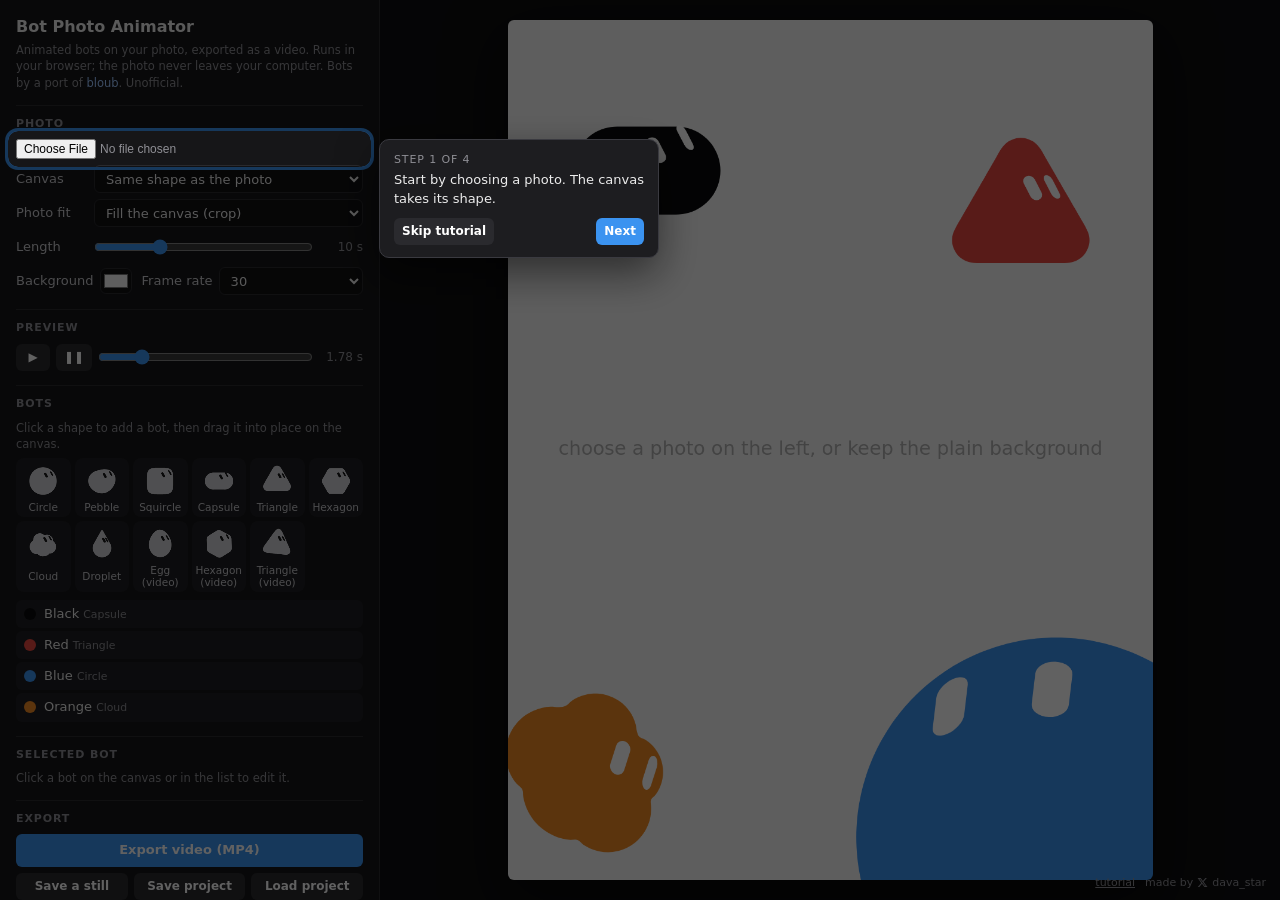
==== commit 1364fd41: "Compact panel, shape previews fixed, first-visit tutorial, credit - Shape picker showed circles for " ====
--- a/index.html
+++ b/index.html
@@ -9,100 +9,102 @@
 </head>
 <body>
 <aside>
-  <h1>Bot Photo Animator</h1>
-  <p class="tagline">Put animated bots on a photo and export a short video. Everything runs in your browser; the photo never leaves your computer. Bots are rendered with a port of <a href="https://github.com/jeremy-prt/bloub" target="_blank" rel="noreferrer">bloub</a>, measured from x.ai's bot video. Unofficial.</p>
-  <ol class="steps">
-    <li>Choose a photo</li>
-    <li>Add bots, drag them into place</li>
-    <li>Give each one animations, export</li>
-  </ol>
+  <header>
+    <h1>Bot Photo Animator</h1>
+    <p class="tagline">Animated bots on your photo, exported as a video. Runs in your browser; the photo never leaves your computer. Bots by a port of <a href="https://github.com/jeremy-prt/bloub" target="_blank" rel="noreferrer">bloub</a>. Unofficial.</p>
+  </header>
 
-  <details open>
-    <summary>Photo and canvas</summary>
+  <section>
+    <h2>Photo</h2>
     <input type="file" id="photo" accept="image/*">
-    <label><span>Canvas size</span><select id="preset">
+    <div class="field"><label for="preset">Canvas</label><select id="preset">
       <option value="auto">Same shape as the photo</option>
       <option value="1080x1080">Square 1080 × 1080</option>
-      <option value="1080x1350">Portrait 1080 × 1350 (4:5)</option>
-      <option value="1080x1440">Portrait 1080 × 1440 (3:4)</option>
-      <option value="1080x1920">Story 1080 × 1920 (9:16)</option>
-      <option value="1920x1080">Landscape 1920 × 1080</option>
-      <option value="custom">Custom</option>
-    </select></label>
-    <label><span>Custom W × H</span><input type="number" id="cw" value="1080" min="200" step="2"><input type="number" id="ch" value="1440" min="200" step="2"></label>
-    <label><span>Photo fit</span><select id="fit"><option value="cover">Fill the canvas (crop)</option><option value="contain">Show all of it (letterbox)</option></select></label>
-    <label><span>Crop focus ← →</span><input type="range" id="fx" min="0" max="100" value="50"><span class="value"></span></label>
-    <label><span>Crop focus ↑ ↓</span><input type="range" id="fy" min="0" max="100" value="50"><span class="value"></span></label>
-    <label><span>Background</span><input type="color" id="bg" value="#f7f7f7"></label>
-    <label><span>Video length (s)</span><input type="range" id="duration" min="2" max="30" step="0.5" value="10"><span class="value"></span></label>
-    <label><span>Frames per second</span><select id="fps"><option>24</option><option selected>30</option><option>60</option></select></label>
-  </details>
+      <option value="1080x1350">Portrait 4:5 (1080 × 1350)</option>
+      <option value="1080x1440">Portrait 3:4 (1080 × 1440)</option>
+      <option value="1080x1920">Story 9:16 (1080 × 1920)</option>
+      <option value="1920x1080">Landscape 16:9 (1920 × 1080)</option>
+      <option value="custom">Custom…</option>
+    </select></div>
+    <div class="field" id="customSize" hidden><label>Width × height</label><input type="number" id="cw" value="1080" min="200" step="2"><input type="number" id="ch" value="1440" min="200" step="2"></div>
+    <div class="field"><label for="fit">Photo fit</label><select id="fit"><option value="cover">Fill the canvas (crop)</option><option value="contain">Show all of it</option></select></div>
+    <div class="field" id="focusRow"><label>Crop focus</label><input type="range" id="fx" min="0" max="100" value="50" title="left ↔ right"><input type="range" id="fy" min="0" max="100" value="50" title="top ↕ bottom"></div>
+    <div class="field"><label for="duration">Length</label><input type="range" id="duration" min="2" max="30" step="0.5" value="10"><output for="duration" id="durationValue">10 s</output></div>
+    <div class="field"><label for="bg">Background</label><input type="color" id="bg" value="#f7f7f7"><label for="fps" class="inline">Frame rate</label><select id="fps"><option>24</option><option selected>30</option><option>60</option></select></div>
+  </section>
 
-  <details open>
-    <summary>Preview</summary>
-    <label><span>Time</span><input type="range" id="scrub" min="0" max="10" step="0.01" value="0"><span class="value" id="scrubValue">0.00 s</span></label>
-    <div class="row"><button class="secondary" id="play">Play</button><button class="secondary" id="pause">Pause</button></div>
-  </details>
+  <section>
+    <h2>Preview</h2>
+    <div class="field transport"><button class="secondary small" id="play" title="Play">▶</button><button class="secondary small" id="pause" title="Pause">❚❚</button><input type="range" id="scrub" min="0" max="10" step="0.01" value="0"><output id="scrubValue">0.00 s</output></div>
+  </section>
 
-  <details open>
-    <summary>Bots</summary>
-    <p class="hint">Click a shape to add a bot. It appears in the middle of the canvas; drag it where you want it.</p>
+  <section>
+    <h2>Bots</h2>
+    <p class="hint">Click a shape to add a bot, then drag it into place on the canvas.</p>
     <div class="picker shapes" id="shapePicker"></div>
     <ul class="bots" id="botList"></ul>
-    <p class="hint">Click a bot on the canvas to select it. <kbd>←↑→↓</kbd> nudge · <kbd>[</kbd> <kbd>]</kbd> rotate · <kbd>-</kbd> <kbd>=</kbd> resize · <kbd>Del</kbd> remove · <kbd>D</kbd> duplicate</p>
-  </details>
+  </section>
 
-  <details open>
-    <summary>Selected bot</summary>
-    <p id="noSelection" class="hint">No bot selected. Click one on the canvas or in the list above.</p>
+  <section id="selectionSection">
+    <h2>Selected bot</h2>
+    <p id="noSelection" class="hint">Click a bot on the canvas or in the list to edit it.</p>
     <div id="selection" hidden>
-      <label><span>Name</span><input type="text" id="botName"></label>
-      <label><span>Shape</span><select id="botShape"></select></label>
-      <label><span>Colour</span><input type="color" id="botColor"><input type="text" id="botColorHex" style="width:84px;flex:0 0 auto"></label>
-      <div class="swatches" id="swatches"></div>
-      <label><span>Eye colour</span><input type="color" id="botEyeColor"></label>
-      <label><span>Badge colour</span><input type="color" id="botBadgeColor"></label>
-      <p class="hint">The badge is the blue dot that pops up in the “notify” animation.</p>
-      <label><span>Position ← →</span><input type="range" id="botX" min="-0.3" max="1.3" step="0.001"><span class="value"></span></label>
-      <label><span>Position ↑ ↓</span><input type="range" id="botY" min="-0.3" max="1.3" step="0.001"><span class="value"></span></label>
-      <label><span>Size (% of width)</span><input type="range" id="botSize" min="4" max="150" step="0.5"><span class="value"></span></label>
-      <label><span>Rotation °</span><input type="range" id="botRotation" min="-180" max="180" step="1"><span class="value"></span></label>
-      <label><span>Visible</span><input type="checkbox" id="botVisible"></label>
-      <div class="row">
-        <button class="secondary small" id="botDuplicate">Duplicate</button>
-        <button class="secondary small" id="botForward">Bring forward</button>
-        <button class="secondary small" id="botBack">Send back</button>
-        <button class="danger small" id="botDelete">Delete</button>
+      <div class="field"><input type="text" id="botName" aria-label="Name"><select id="botShape" aria-label="Shape"></select></div>
+      <div class="field colours">
+        <label for="botColor">Body</label><input type="color" id="botColor" list="palette">
+        <label for="botEyeColor">Eyes</label><input type="color" id="botEyeColor" list="palette">
+        <label for="botBadgeColor" title="the dot that pops up in the Notify animation">Badge</label><input type="color" id="botBadgeColor" list="palette">
+      </div>
+      <div class="field"><label for="botSize">Size</label><input type="range" id="botSize" min="4" max="150" step="0.5"><output id="botSizeValue"></output></div>
+      <div class="field"><label for="botRotation">Rotation</label><input type="range" id="botRotation" min="-180" max="180" step="1"><output id="botRotationValue"></output></div>
+      <div class="field"><label>Position</label><input type="number" id="botX" step="0.01" title="left ↔ right, 0 to 1"><input type="number" id="botY" step="0.01" title="top ↕ bottom, 0 to 1"><label class="inline check"><input type="checkbox" id="botVisible"> visible</label></div>
+      <div class="field"><label for="botFace" title="the expression it wears whenever it is idle">Face</label><select id="botFace"></select><canvas id="facePreview" width="72" height="72" title="hover to see it move"></canvas></div>
+      <div class="field"><label for="botLook" title="where the eyes point">Looks</label><select id="botLook"><option value="auto">where each animation decides</option><option value="centre">at the middle of the photo</option><option value="custom">in a direction I set…</option></select></div>
+      <div class="field" id="customLook" hidden><label>Direction</label><input type="range" id="botLookYaw" min="-80" max="80" step="1" title="turn head left ↔ right"><input type="range" id="botLookPitch" min="-80" max="80" step="1" title="turn head down ↕ up"><input type="range" id="botLookMix" min="0" max="100" step="5" title="how firmly it holds that direction"></div>
+      <div class="field actions">
+        <button class="secondary small" id="botDuplicate" title="Duplicate (D)">Duplicate</button>
+        <button class="secondary small" id="botForward" title="Draw on top of the others">Forward</button>
+        <button class="secondary small" id="botBack" title="Draw behind the others">Back</button>
+        <button class="danger small" id="botDelete" title="Delete (⌫)">Delete</button>
       </div>
 
-      <p class="hint" style="margin-top:12px"><b>Face</b> — the expression the bot wears whenever it is idle. Hover a face to see it move.</p>
-      <div class="picker" id="facePicker"></div>
-
-      <p class="hint" style="margin-top:12px"><b>Where it looks</b> — normally each animation decides. Turn “hold gaze” up to make the bot look in the direction you set instead, for example at the person in the photo.</p>
-      <label><span>Turn head ← →</span><input type="range" id="botLookYaw" min="-80" max="80" step="1"><span class="value"></span></label>
-      <label><span>Turn head ↑ ↓</span><input type="range" id="botLookPitch" min="-80" max="80" step="1"><span class="value"></span></label>
-      <label><span>Hold gaze</span><input type="range" id="botLookMix" min="0" max="100" step="5"><span class="value"></span></label>
-      <div class="row"><button class="secondary small" id="botLookCentre">Look at the middle of the photo</button><button class="secondary small" id="botLookReset">Let animations decide</button></div>
-
-      <p class="hint" style="margin-top:12px"><b>Animation timeline</b> — plays top to bottom; the last one holds until the video ends. Idle blocks can carry their own face.</p>
+      <h3>Timeline <small>plays top to bottom; the last block holds to the end</small></h3>
       <div class="timeline" id="timeline"></div>
       <p class="hint" id="timelineTotal"></p>
-      <p class="hint"><b>Add an animation</b> — click to append it. Hover to see it play.</p>
+      <h3>Add an animation <small>hover to preview, click to add</small></h3>
       <div class="picker" id="statePicker"></div>
     </div>
-  </details>
+  </section>
 
-  <details open>
-    <summary>Export</summary>
+  <section>
+    <h2>Export</h2>
     <button id="exportVideo" class="wide">Export video (MP4)</button>
-    <div class="row"><button class="secondary" id="exportPng">Save a still (PNG)</button><button class="secondary" id="saveProject">Save project</button><button class="secondary" id="loadProjectButton">Load project</button></div>
+    <div class="field actions"><button class="secondary small" id="exportPng">Save a still</button><button class="secondary small" id="saveProject">Save project</button><button class="secondary small" id="loadProjectButton">Load project</button></div>
     <input type="file" id="loadProject" accept="application/json" hidden>
-    <div class="status" id="status"></div>
-    <p class="hint">Video export needs Chrome (it uses the browser's own H.264 encoder) and loads a small MP4 muxer from a CDN the first time. Your work autosaves in this browser; “Save project” writes a file that includes the photo.</p>
-  </details>
+    <p class="status" id="status"></p>
+    <p class="hint">Video export needs Chrome. Your work autosaves in this browser; a saved project file includes the photo.</p>
+  </section>
+
+  <p class="hint keys"><kbd>←↑→↓</kbd> nudge · <kbd>[</kbd> <kbd>]</kbd> rotate · <kbd>-</kbd> <kbd>=</kbd> resize · <kbd>⌫</kbd> delete · <kbd>D</kbd> duplicate</p>
+  <datalist id="palette"></datalist>
 </aside>
 
-<main><canvas id="stage" width="1080" height="1440"></canvas></main>
+<main>
+  <canvas id="stage" width="1080" height="1440"></canvas>
+  <footer class="credit">
+    <button type="button" id="showTutorial" class="link">tutorial</button>
+    <a href="https://x.com/dava_star" target="_blank" rel="noreferrer">made by <svg viewBox="0 0 24 24" aria-hidden="true"><path fill="currentColor" d="M18.244 2.25h3.308l-7.227 8.26 8.502 11.24H16.17l-5.214-6.817L4.99 21.75H1.68l7.73-8.835L1.254 2.25H8.08l4.713 6.231zm-1.161 17.52h1.833L7.084 4.126H5.117z"/></svg>dava_star</a>
+  </footer>
+</main>
+
+<div id="tutorial" hidden>
+  <div class="spot"></div>
+  <div class="card">
+    <p class="step"></p>
+    <p class="text"></p>
+    <div class="buttons"><button type="button" class="secondary small" id="tutorialSkip">Skip tutorial</button><button type="button" class="small" id="tutorialNext">Next</button></div>
+  </div>
+</div>
 
 <script src="bloub-engine.js"></script>
 <script src="editor.js"></script>
--- a/editor.css
+++ b/editor.css
@@ -1,126 +1,76 @@
-/* Bot Photo Animator — editor styles. Dark UI on purpose: the canvas is the bright thing. */
+/* Bot Photo Animator — editor styles. Dark panel on purpose: the canvas is the bright thing. */
 
 :root {
   --bg: #0f0f10;
-  --panel: #18181a;
+  --panel: #161618;
   --panel-2: #1f1f22;
   --line: #2a2a2d;
   --fg: #ececec;
-  --muted: #9a9a9f;
+  --muted: #8f8f95;
   --accent: #3b93f0;
-  --accent-ink: #ffffff;
-  --danger: #5a2323;
-  --selected: #2a2f3a;
+  --danger: #6b2a2a;
+  --selected: #27303f;
   --radius: 8px;
 }
 
 * { box-sizing: border-box; }
-
+[hidden] { display: none !important; }
 html, body { height: 100%; }
-
 body {
   margin: 0;
   background: var(--bg);
   color: var(--fg);
-  font: 13px/1.45 system-ui, -apple-system, "Segoe UI", Roboto, sans-serif;
+  font: 13px/1.4 system-ui, -apple-system, "Segoe UI", Roboto, sans-serif;
   display: grid;
-  grid-template-columns: 400px 1fr;
-}
+  grid-template-columns: 380px 1fr;
+}
+
+/* ---------- side panel ---------- */
 
 aside {
   background: var(--panel);
   border-right: 1px solid var(--line);
-  padding: 14px 16px 40px;
+  padding: 16px 16px 24px;
   overflow: auto;
-}
-
-main {
-  display: grid;
-  place-items: center;
-  padding: 20px;
-  overflow: hidden;
-}
-
-/* ---------- header ---------- */
-
+  display: flex;
+  flex-direction: column;
+  gap: 14px;
+}
 h1 { font-size: 16px; margin: 0 0 4px; }
-.tagline { color: var(--muted); font-size: 12px; margin: 0 0 10px; }
-.tagline a { color: #9cc4ff; }
-
-.steps {
-  display: grid;
-  grid-template-columns: repeat(3, 1fr);
-  gap: 6px;
-  margin: 0 0 12px;
-  padding: 0;
-  list-style: none;
-  counter-reset: step;
-}
-.steps li {
-  background: var(--panel-2);
-  border-radius: var(--radius);
-  padding: 8px 10px;
-  font-size: 12px;
-  color: #cfcfd4;
-}
-.steps li::before {
-  counter-increment: step;
-  content: counter(step);
-  display: inline-block;
-  width: 18px; height: 18px;
-  border-radius: 50%;
-  background: var(--accent);
-  color: var(--accent-ink);
-  font-weight: 700;
+.tagline { color: var(--muted); font-size: 11.5px; margin: 0; }
+.tagline a, .credit a { color: #9cc4ff; text-decoration: none; }
+
+section { display: flex; flex-direction: column; gap: 6px; }
+h2 {
   font-size: 11px;
-  text-align: center;
-  line-height: 18px;
-  margin-right: 6px;
-}
-
-/* ---------- sections ---------- */
-
-details {
-  border: 1px solid var(--line);
-  border-radius: var(--radius);
-  padding: 6px 12px 10px;
-  margin: 0 0 10px;
-}
-summary {
-  cursor: pointer;
-  color: var(--muted);
-  font-size: 11px;
+  font-weight: 600;
   text-transform: uppercase;
   letter-spacing: .08em;
-  padding: 4px 0;
-  user-select: none;
-}
-.hint { font-size: 11.5px; color: var(--muted); margin: 6px 0 0; }
-.hint kbd {
-  background: #2a2a2e;
-  border-radius: 4px;
-  padding: 0 4px;
-  font: 11px ui-monospace, Menlo, monospace;
-}
-
-/* ---------- controls ---------- */
-
-label {
-  display: flex;
-  justify-content: space-between;
-  align-items: center;
-  gap: 8px;
-  margin: 6px 0;
-}
-label > span:first-child { min-width: 118px; color: #cfcfd4; }
-label span.value {
   color: var(--muted);
-  font-variant-numeric: tabular-nums;
-  min-width: 52px;
-  text-align: right;
-  font-size: 12px;
-}
-input[type="range"] { flex: 1; min-width: 0; accent-color: var(--accent); }
+  margin: 0 0 2px;
+  padding-top: 10px;
+  border-top: 1px solid var(--line);
+}
+h3 { font-size: 12px; font-weight: 600; margin: 10px 0 2px; }
+h3 small { font-weight: 400; color: var(--muted); }
+.hint { font-size: 11.5px; color: var(--muted); margin: 0; }
+.hint.keys { margin-top: 4px; }
+kbd { background: #2a2a2e; border-radius: 4px; padding: 0 4px; font: 11px ui-monospace, Menlo, monospace; }
+
+/* ---------- fields: label + controls on one line ---------- */
+
+.field { display: flex; align-items: center; gap: 6px; min-height: 28px; }
+.field > label:first-child { flex: 0 0 72px; color: #c9c9ce; }
+.field label.inline { flex: 0 0 auto; color: #c9c9ce; margin-left: 4px; }
+.field label.check { display: flex; align-items: center; gap: 4px; }
+.field output { flex: 0 0 44px; text-align: right; color: var(--muted); font-variant-numeric: tabular-nums; font-size: 12px; }
+.field.colours label { flex: 0 0 auto; }
+.field.colours input[type="color"] { margin-right: 8px; }
+.field.actions { flex-wrap: wrap; }
+.field.actions button { flex: 1; }
+.transport button { flex: 0 0 34px; }
+
+input[type="range"] { flex: 1; min-width: 0; accent-color: var(--accent); margin: 0; }
 input[type="text"], input[type="number"], select {
   background: #101012;
   color: var(--fg);
@@ -130,23 +80,25 @@
   flex: 1;
   min-width: 0;
   font: inherit;
-}
-input[type="number"] { width: 64px; flex: 0 0 auto; }
+  height: 28px;
+}
+input[type="number"] { flex: 0 0 64px; }
 input[type="color"] {
-  width: 40px; height: 26px;
+  width: 32px; height: 26px;
   border: 1px solid var(--line);
   background: #101012;
   border-radius: 6px;
   padding: 1px;
   flex: 0 0 auto;
 }
-input[type="file"] { display: block; width: 100%; margin: 4px 0 6px; color: var(--muted); font-size: 12px; }
+input[type="file"] { width: 100%; color: var(--muted); font-size: 12px; }
+#facePreview { width: 36px; height: 36px; flex: 0 0 auto; }
 
 button {
   background: var(--accent);
-  color: var(--accent-ink);
+  color: #fff;
   border: 0;
-  border-radius: 7px;
+  border-radius: 6px;
   padding: 7px 10px;
   cursor: pointer;
   font: inherit;
@@ -154,73 +106,38 @@
 }
 button.secondary { background: #2a2a2e; }
 button.danger { background: var(--danger); }
-button.small { padding: 4px 7px; font-size: 12px; }
+button.small { padding: 5px 8px; font-size: 12px; }
 button.wide { width: 100%; }
+button.link { background: none; color: inherit; padding: 0; font-weight: 400; text-decoration: underline; }
 button:disabled { opacity: .5; cursor: default; }
 button:focus-visible, input:focus-visible, select:focus-visible { outline: 2px solid var(--accent); outline-offset: 1px; }
-
-.row { display: flex; gap: 6px; margin: 6px 0; }
-.row > * { flex: 1; }
-
-.status { font-size: 12px; color: var(--muted); margin-top: 8px; min-height: 2.2em; white-space: pre-wrap; }
-
-/* ---------- canvas ---------- */
-
-canvas#stage {
-  max-width: 100%;
-  max-height: calc(100vh - 40px);
-  box-shadow: 0 20px 60px rgba(0, 0, 0, .6);
-  border-radius: 6px;
-  cursor: grab;
-}
-canvas#stage.dragging { cursor: grabbing; }
-
-/* ---------- pickers with thumbnails ---------- */
-
-.picker {
-  display: grid;
-  grid-template-columns: repeat(4, 1fr);
-  gap: 5px;
-  margin: 6px 0;
-}
+.status { font-size: 12px; color: var(--muted); margin: 0; min-height: 1.4em; white-space: pre-wrap; }
+
+/* ---------- pickers ---------- */
+
+.picker { display: grid; grid-template-columns: repeat(5, 1fr); gap: 4px; }
 .picker button {
   background: var(--panel-2);
-  padding: 5px 3px 4px;
+  padding: 4px 2px 3px;
   border-radius: var(--radius);
   display: grid;
   justify-items: center;
-  gap: 2px;
+  gap: 1px;
   font-weight: 500;
-  font-size: 11px;
-  color: #cfcfd4;
-}
-.picker button:hover { background: #2e2e34; }
-.picker button.on { outline: 2px solid var(--accent); }
-.picker canvas { width: 56px; height: 56px; }
+  font-size: 10.5px;
+  color: #c9c9ce;
+  line-height: 1.2;
+}
+.picker button:hover { background: #2c2c32; }
+.picker canvas { width: 44px; height: 44px; }
 .picker.shapes { grid-template-columns: repeat(6, 1fr); }
-.picker.shapes canvas { width: 44px; height: 44px; }
-
-.swatches { display: flex; flex-wrap: wrap; gap: 5px; margin: 4px 0 6px; }
-.swatches button {
-  width: 22px; height: 22px;
-  border-radius: 50%;
-  padding: 0;
-  border: 2px solid transparent;
-}
-.swatches button.on { border-color: #fff; }
+.picker.shapes canvas { width: 38px; height: 38px; }
 
 /* ---------- bot list ---------- */
 
-ul.bots { list-style: none; margin: 8px 0; padding: 0; display: flex; flex-direction: column; gap: 3px; }
-ul.bots li {
-  display: flex;
-  align-items: center;
-  gap: 8px;
-  padding: 6px 8px;
-  border-radius: 6px;
-  background: var(--panel-2);
-  cursor: pointer;
-}
+ul.bots { list-style: none; margin: 2px 0 0; padding: 0; display: flex; flex-direction: column; gap: 3px; }
+ul.bots:empty { display: none; }
+ul.bots li { display: flex; align-items: center; gap: 8px; padding: 5px 8px; border-radius: 6px; background: var(--panel-2); cursor: pointer; }
 ul.bots li.selected { background: var(--selected); outline: 1px solid #3c4a63; }
 ul.bots li .dot { width: 12px; height: 12px; border-radius: 50%; flex: 0 0 auto; }
 ul.bots li .name { flex: 1; }
@@ -228,19 +145,62 @@
 
 /* ---------- timeline ---------- */
 
-.timeline { display: flex; flex-direction: column; gap: 4px; margin: 6px 0; }
+.timeline { display: flex; flex-direction: column; gap: 3px; }
 .timeline .block { display: flex; gap: 4px; align-items: center; }
 .timeline .block select { flex: 1; min-width: 0; }
-.timeline .block input { width: 58px; }
+.timeline .block input { flex: 0 0 54px; }
 .timeline .block button { padding: 3px 6px; font-size: 11px; background: #2b2b30; }
 
-/* ---------- phones: stack the panel above the canvas ---------- */
+/* ---------- canvas and credit ---------- */
+
+main { display: grid; place-items: center; padding: 20px; overflow: hidden; position: relative; }
+canvas#stage { max-width: 100%; max-height: calc(100vh - 40px); box-shadow: 0 20px 60px rgba(0, 0, 0, .6); border-radius: 6px; cursor: grab; }
+canvas#stage.dragging { cursor: grabbing; }
+.credit {
+  position: absolute;
+  right: 14px; bottom: 10px;
+  font-size: 11px;
+  color: var(--muted);
+  display: flex;
+  gap: 10px;
+  align-items: center;
+}
+.credit a { display: inline-flex; align-items: center; gap: 4px; color: var(--muted); }
+.credit a:hover { color: var(--fg); }
+.credit svg { width: 11px; height: 11px; }
+.credit .link { color: var(--muted); font-size: 11px; }
+
+/* ---------- tutorial ---------- */
+
+#tutorial { position: fixed; inset: 0; z-index: 50; }
+#tutorial .spot {
+  position: fixed;
+  border-radius: 10px;
+  box-shadow: 0 0 0 9999px rgba(0, 0, 0, .62), 0 0 0 3px var(--accent);
+  pointer-events: none;
+  transition: top .25s, left .25s, width .25s, height .25s;
+}
+#tutorial .card {
+  position: fixed;
+  width: 280px;
+  background: #1d1d20;
+  color: var(--fg);
+  border: 1px solid #3a3a40;
+  border-radius: 10px;
+  padding: 12px 14px;
+  box-shadow: 0 16px 40px rgba(0, 0, 0, .5);
+}
+#tutorial .step { margin: 0 0 4px; font-size: 11px; color: var(--muted); text-transform: uppercase; letter-spacing: .08em; }
+#tutorial .text { margin: 0 0 10px; }
+#tutorial .buttons { display: flex; justify-content: space-between; gap: 8px; }
+
+/* ---------- phones ---------- */
 
 @media (max-width: 900px) {
   body { grid-template-columns: 1fr; height: auto; }
-  aside { border-right: 0; border-bottom: 1px solid var(--line); max-height: none; }
-  main { padding: 16px; }
+  aside { border-right: 0; border-bottom: 1px solid var(--line); }
+  main { padding: 16px 16px 40px; }
   canvas#stage { max-height: none; }
-  .picker { grid-template-columns: repeat(3, 1fr); }
-  .picker.shapes { grid-template-columns: repeat(4, 1fr); }
-}
+  .picker { grid-template-columns: repeat(4, 1fr); }
+  #tutorial .card { width: min(280px, calc(100vw - 32px)); }
+}
